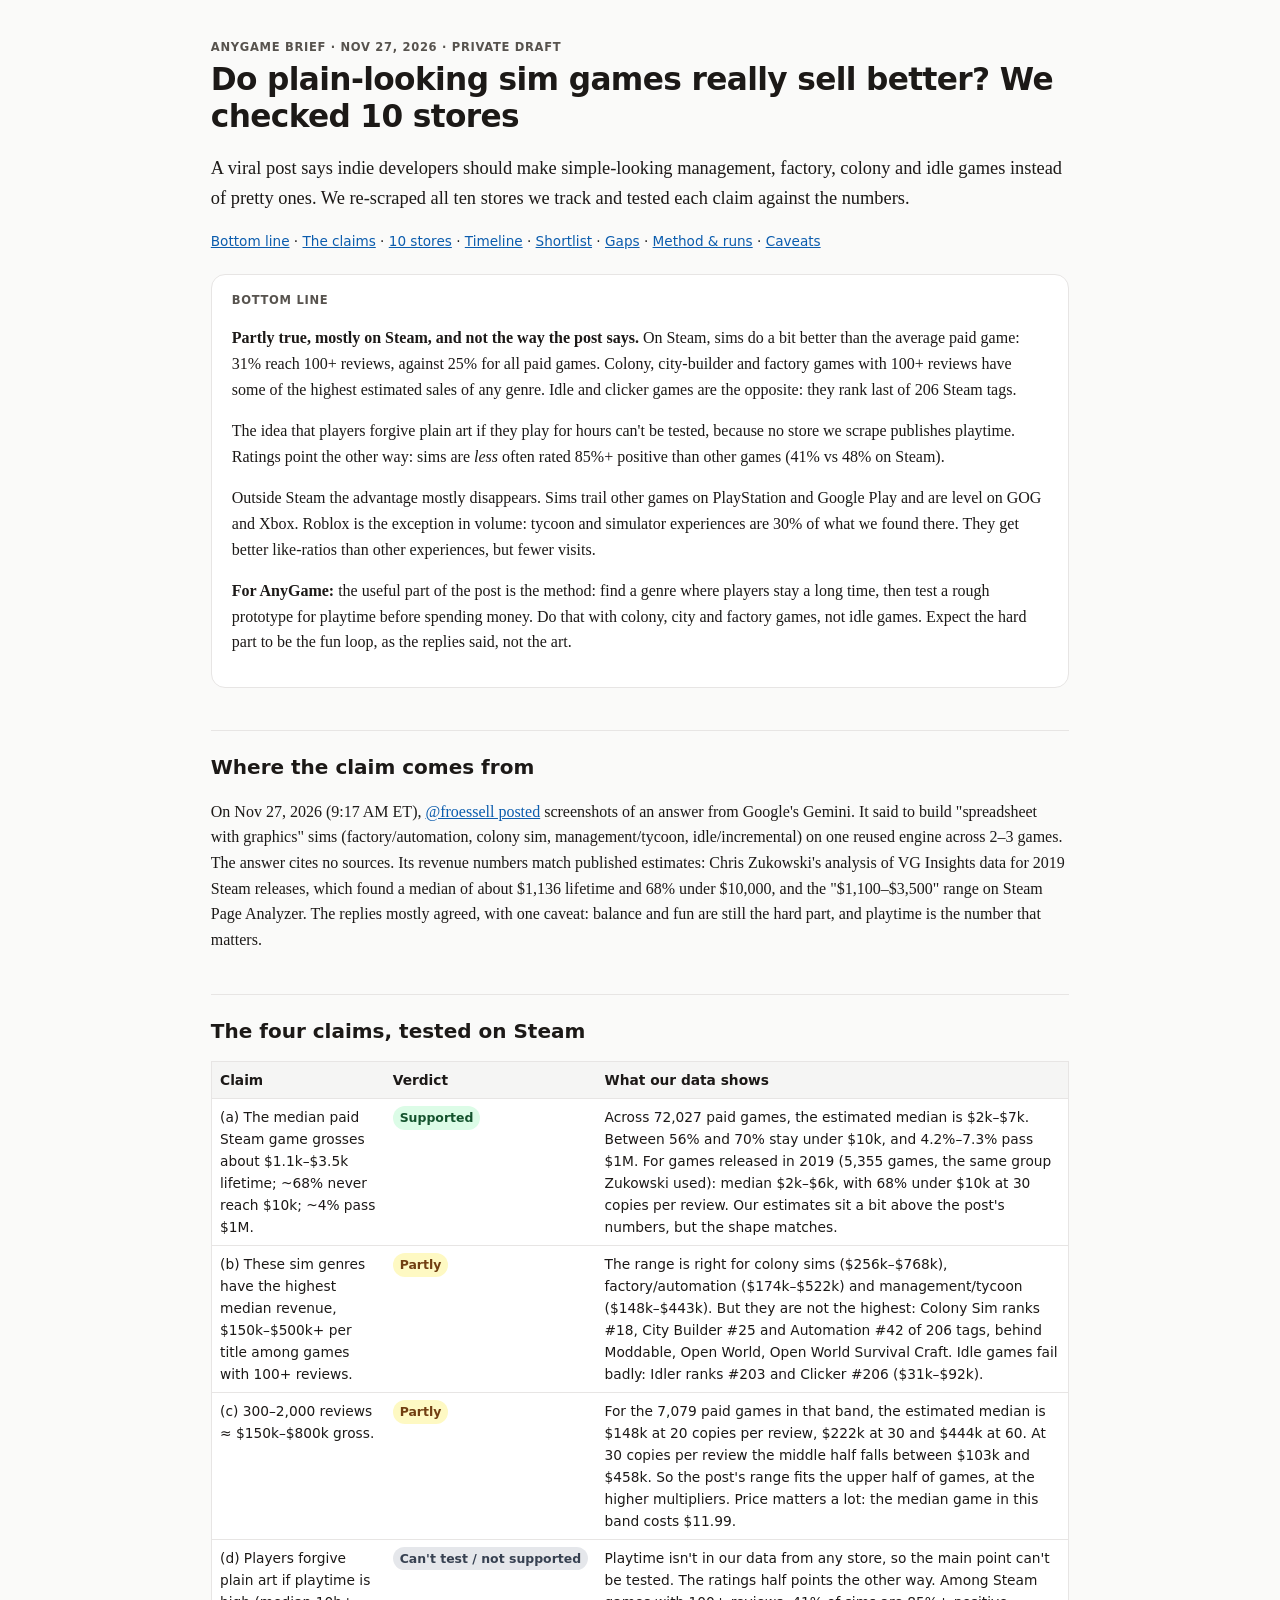
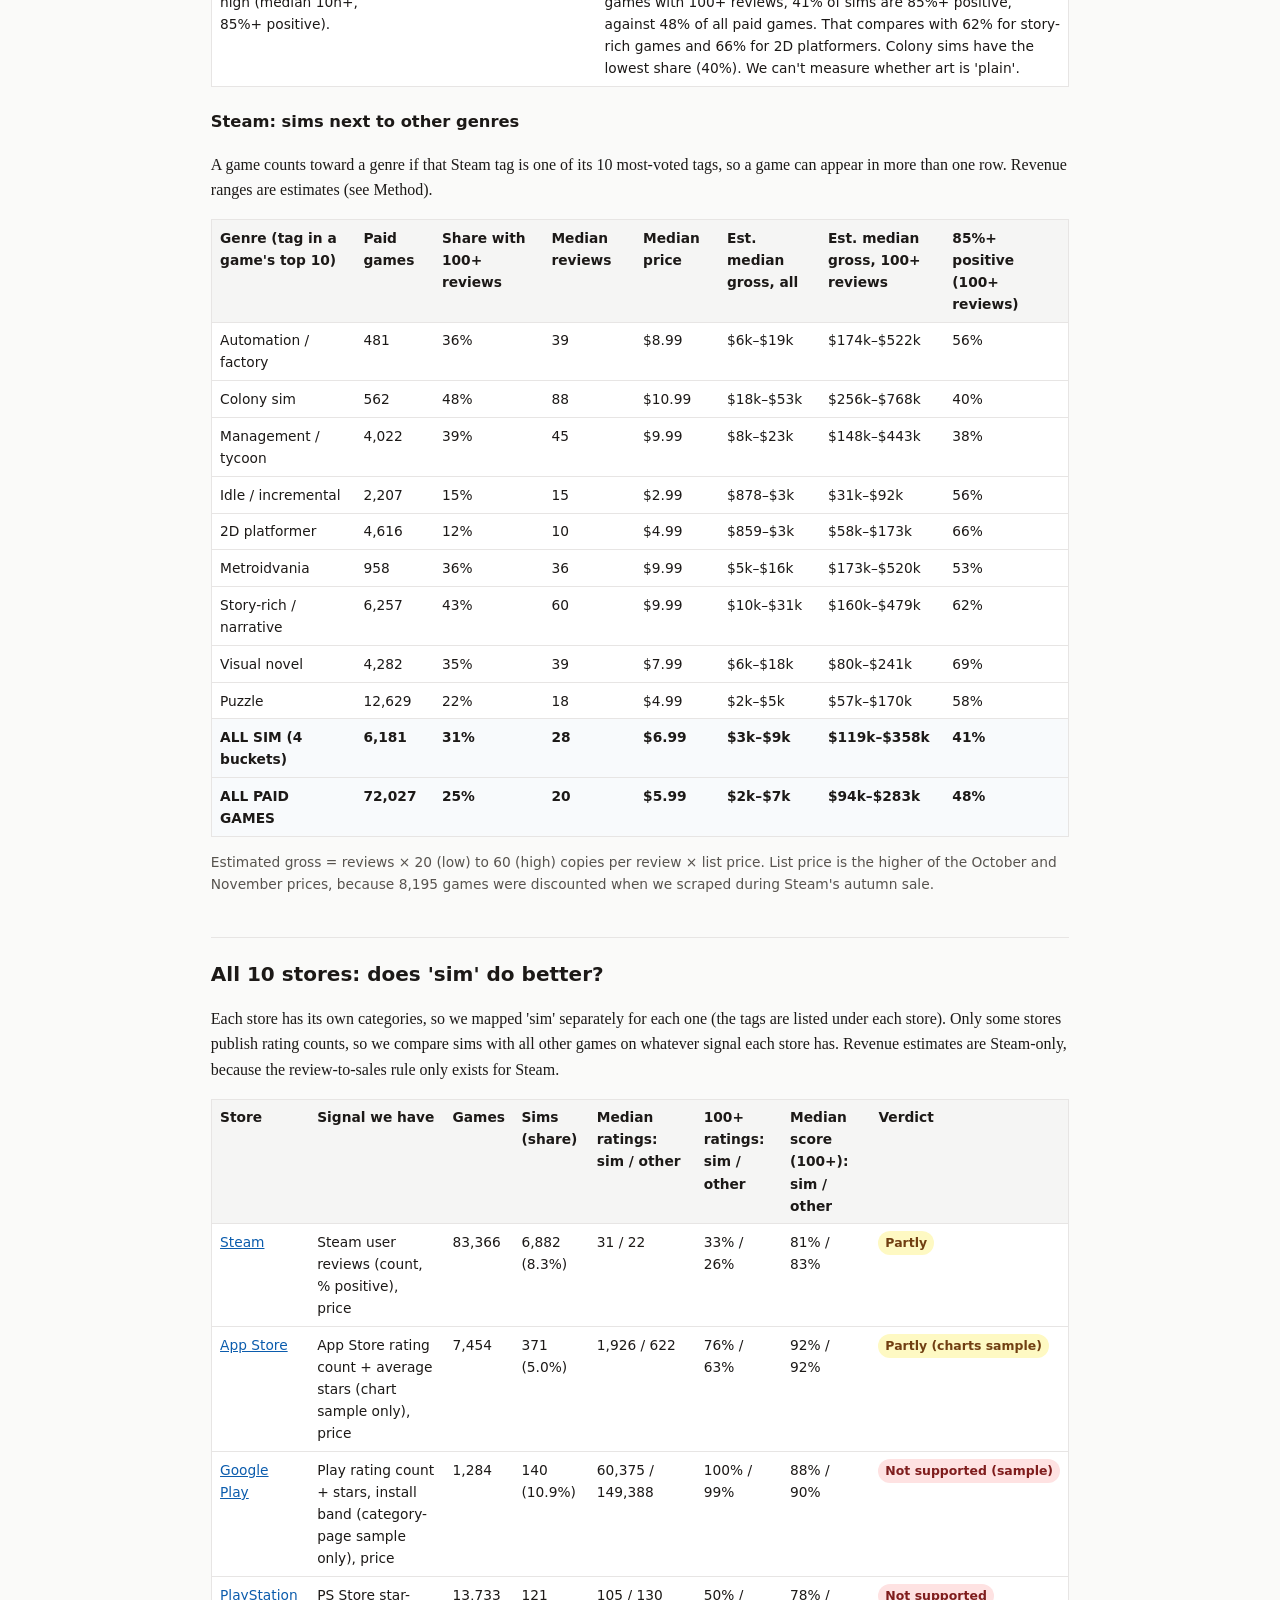
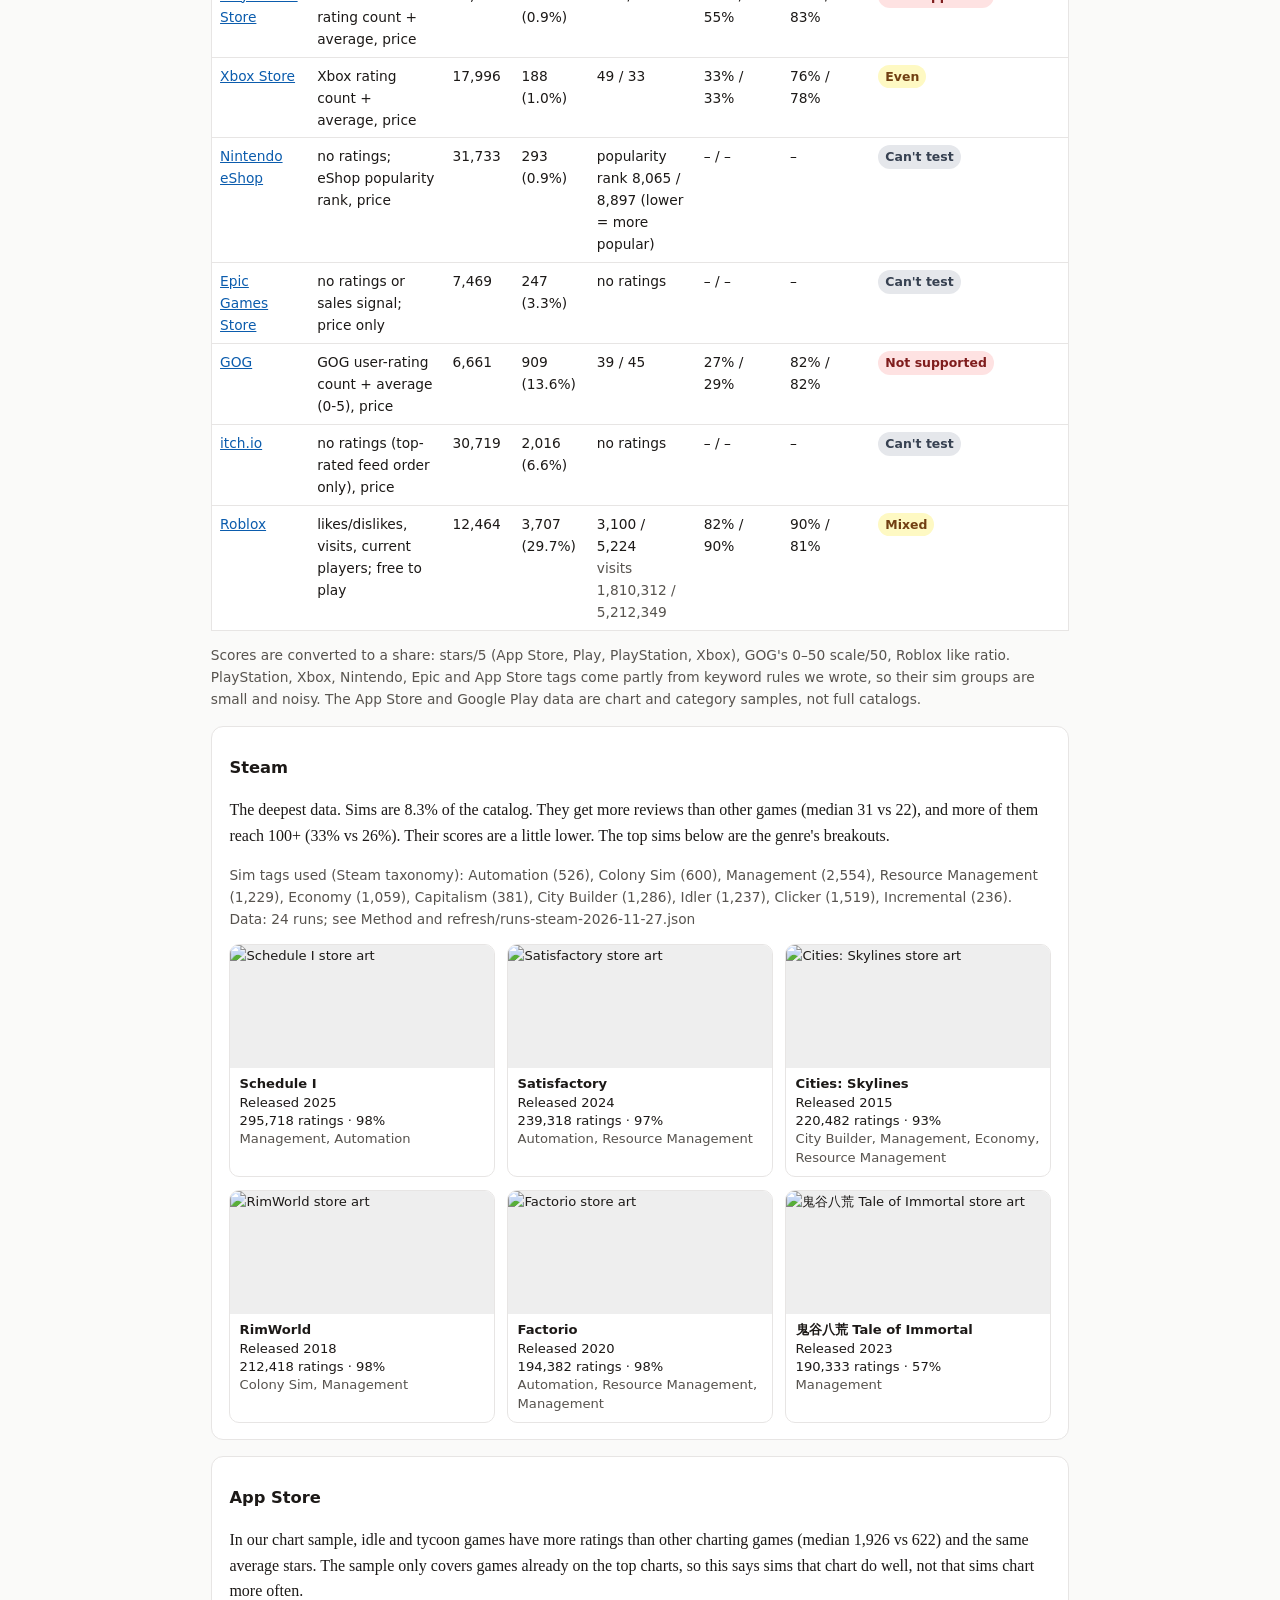
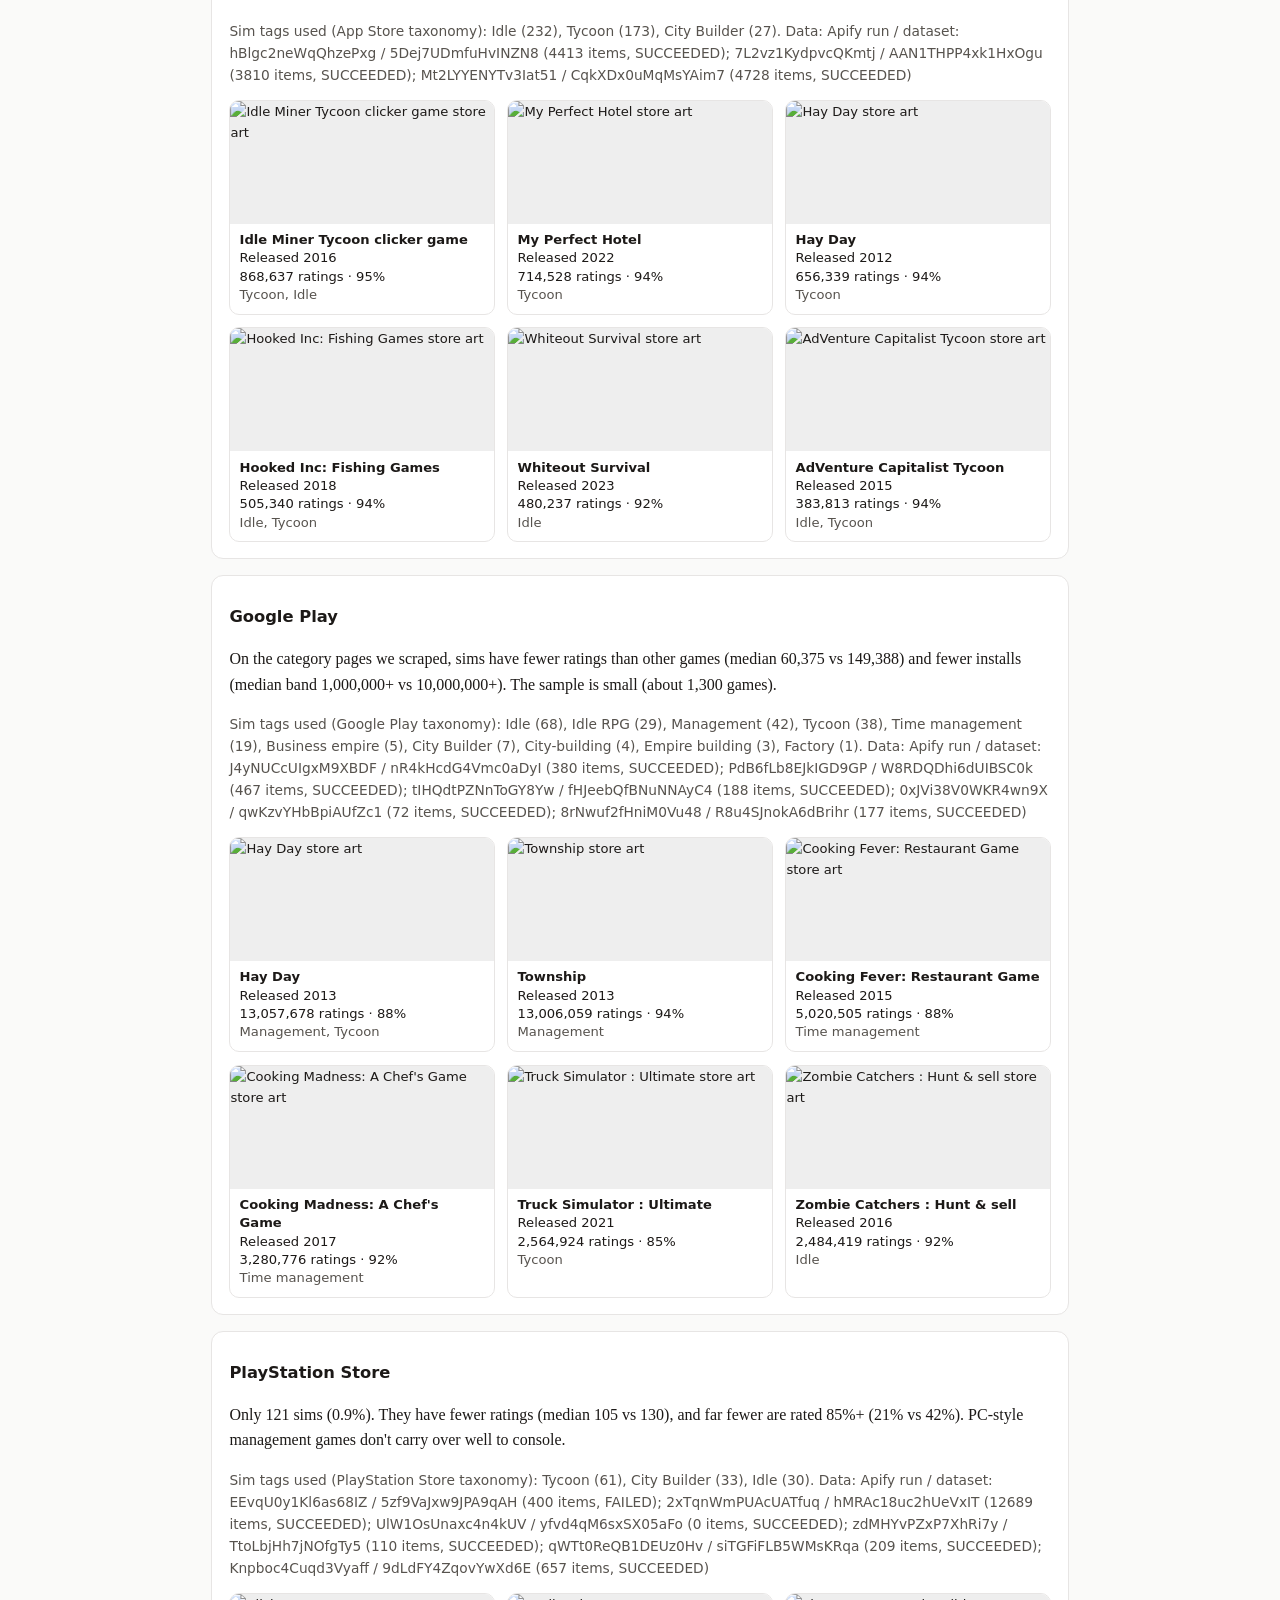
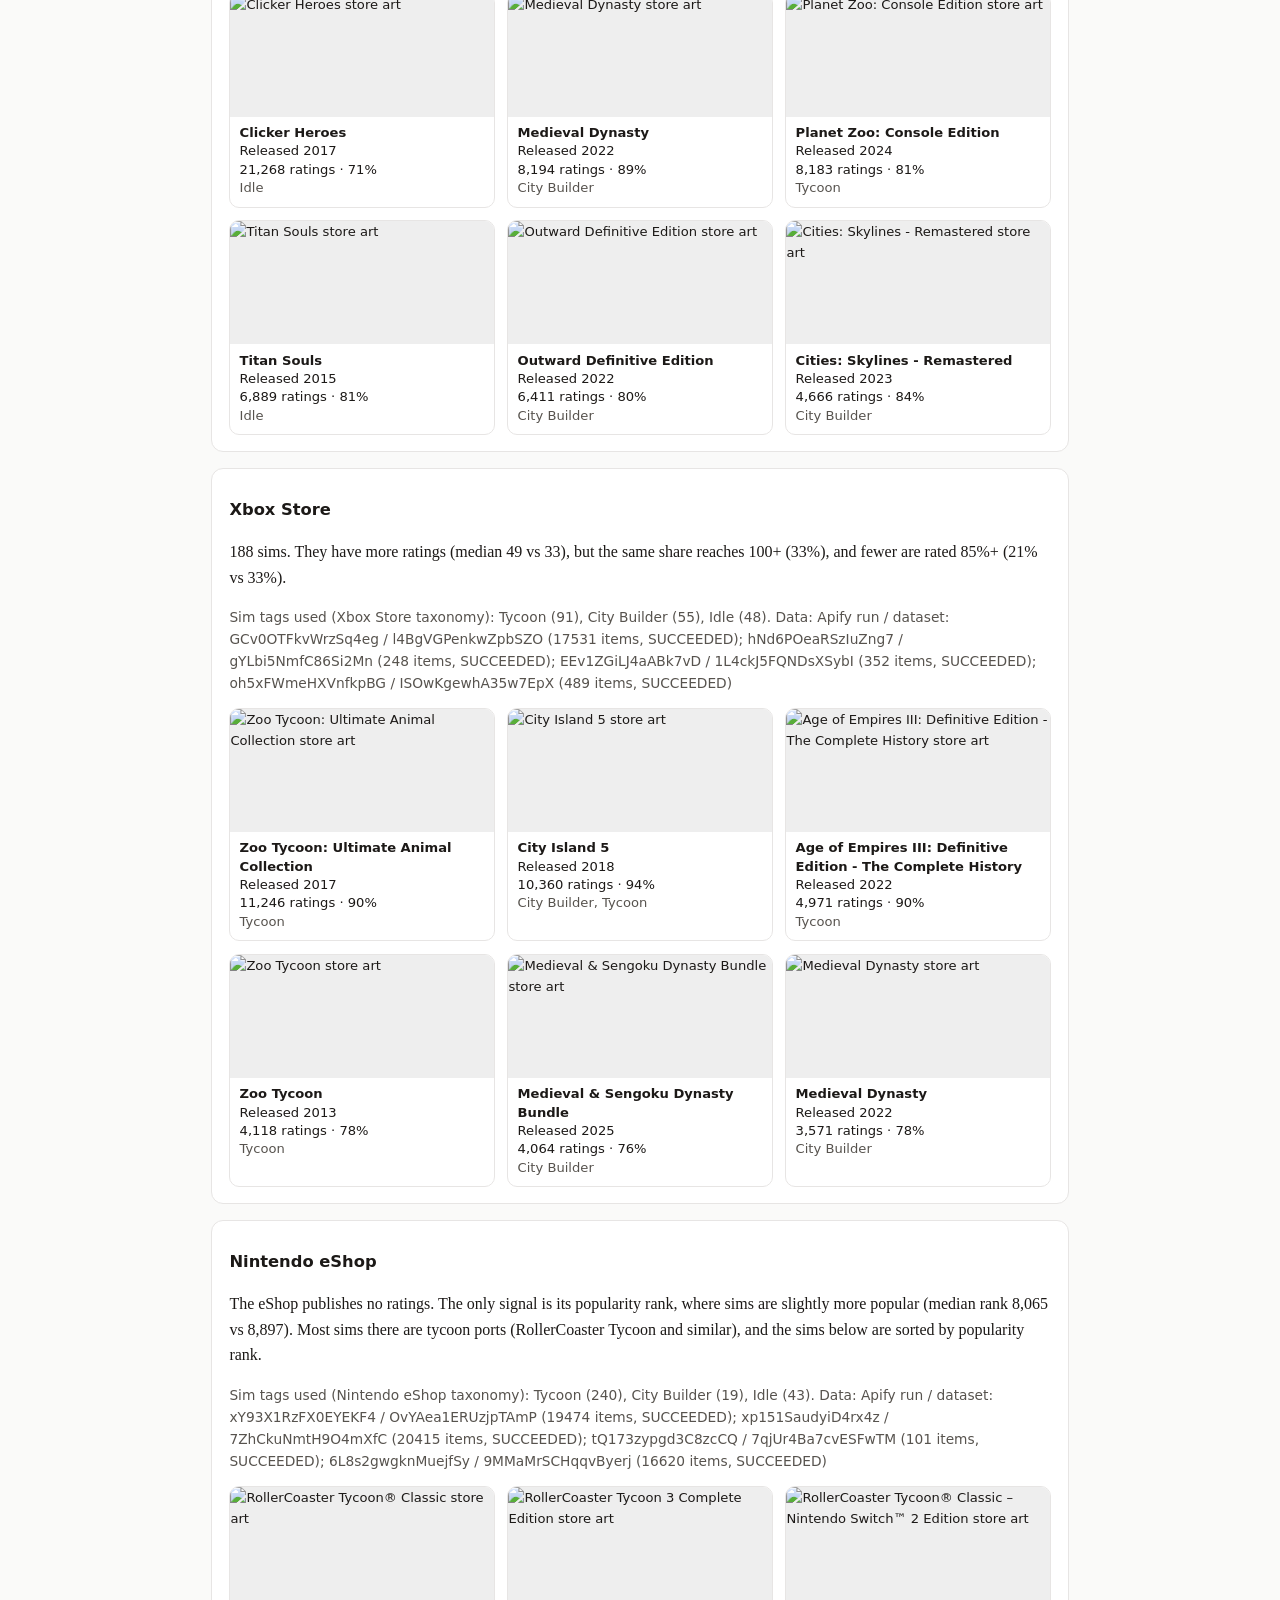
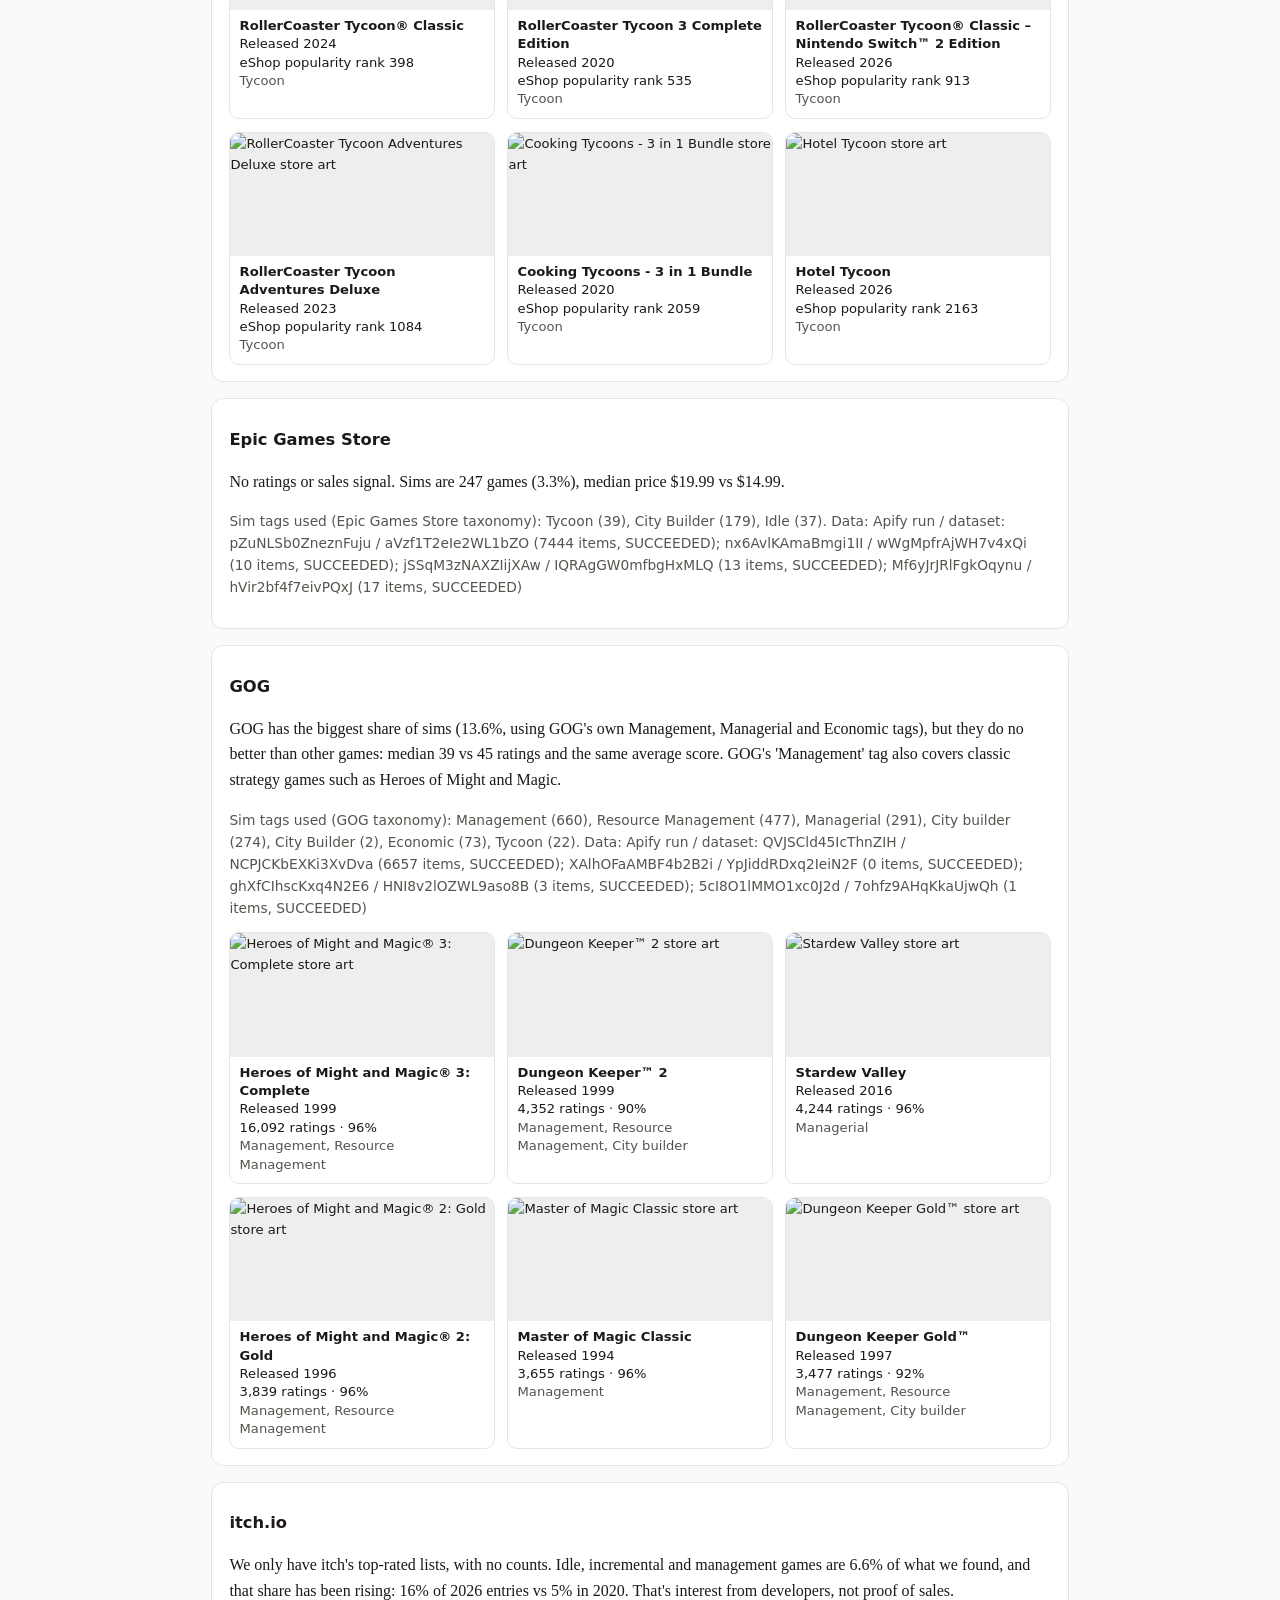
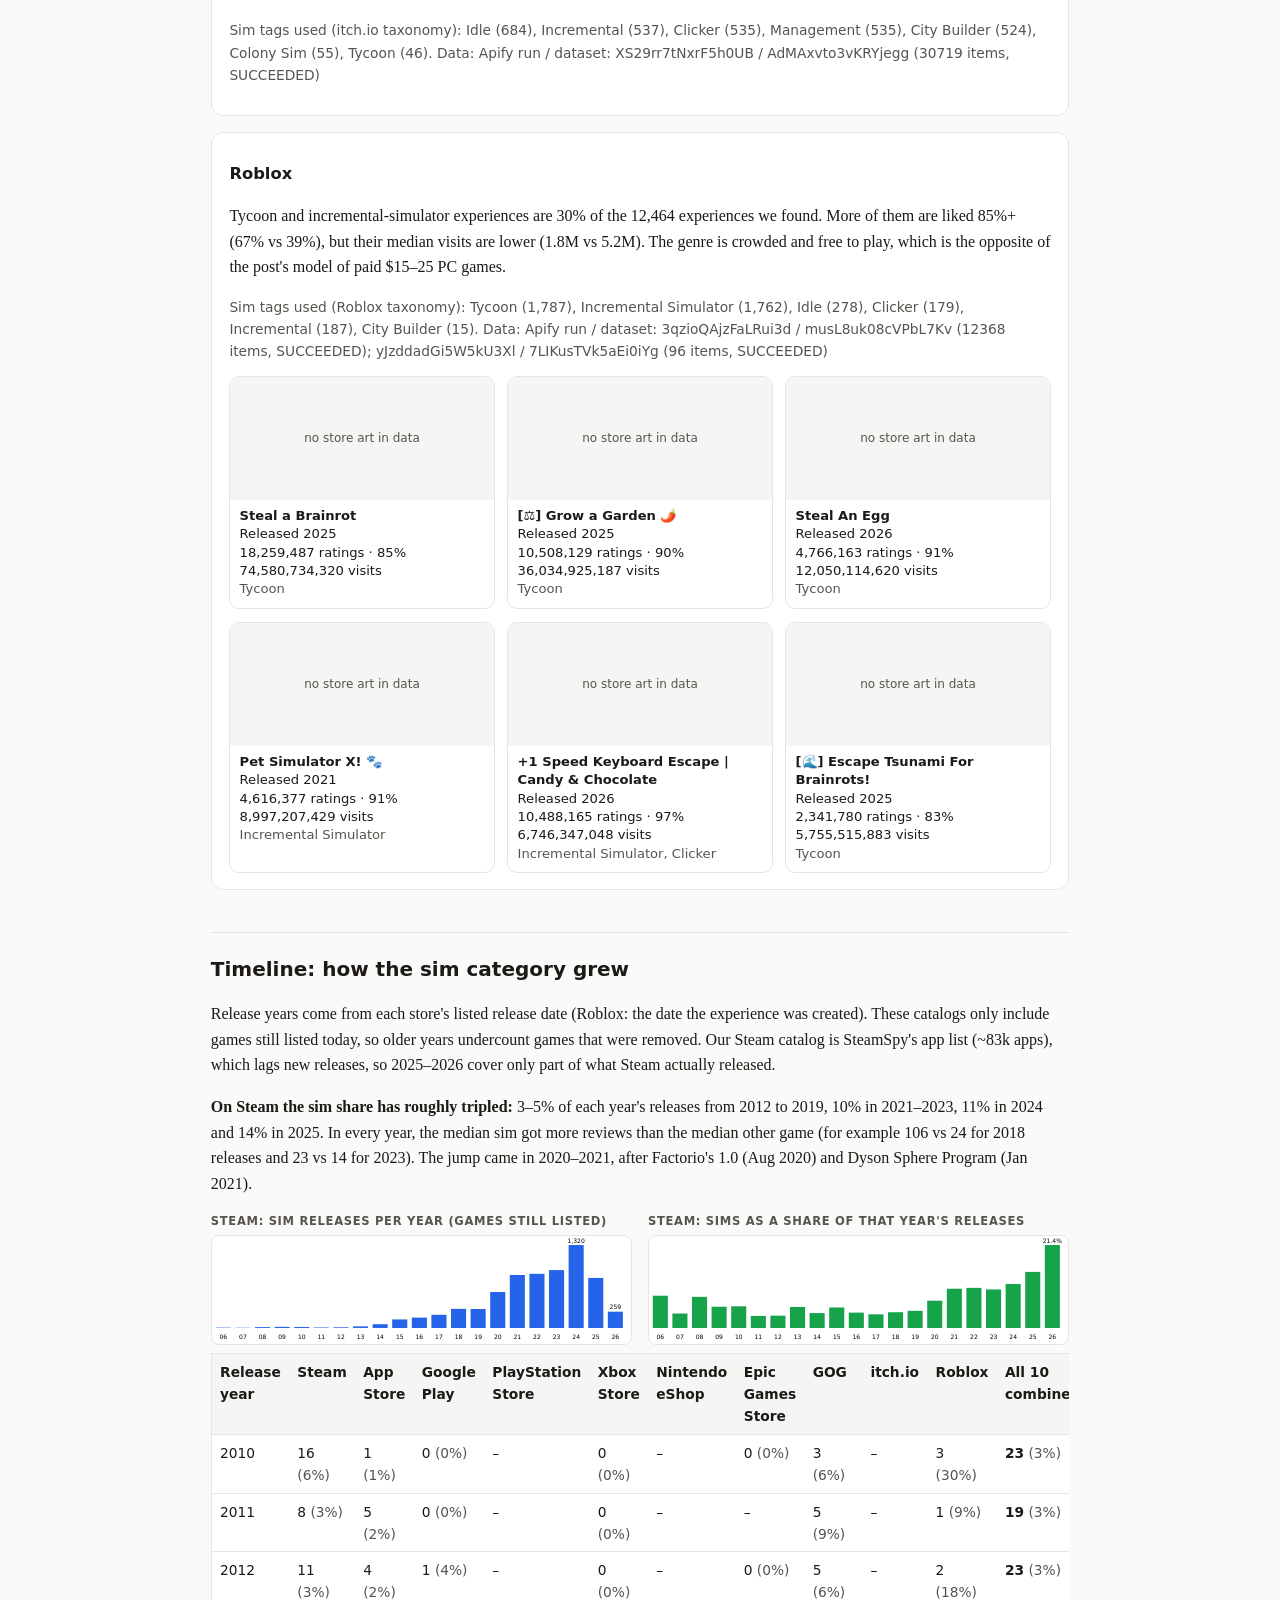
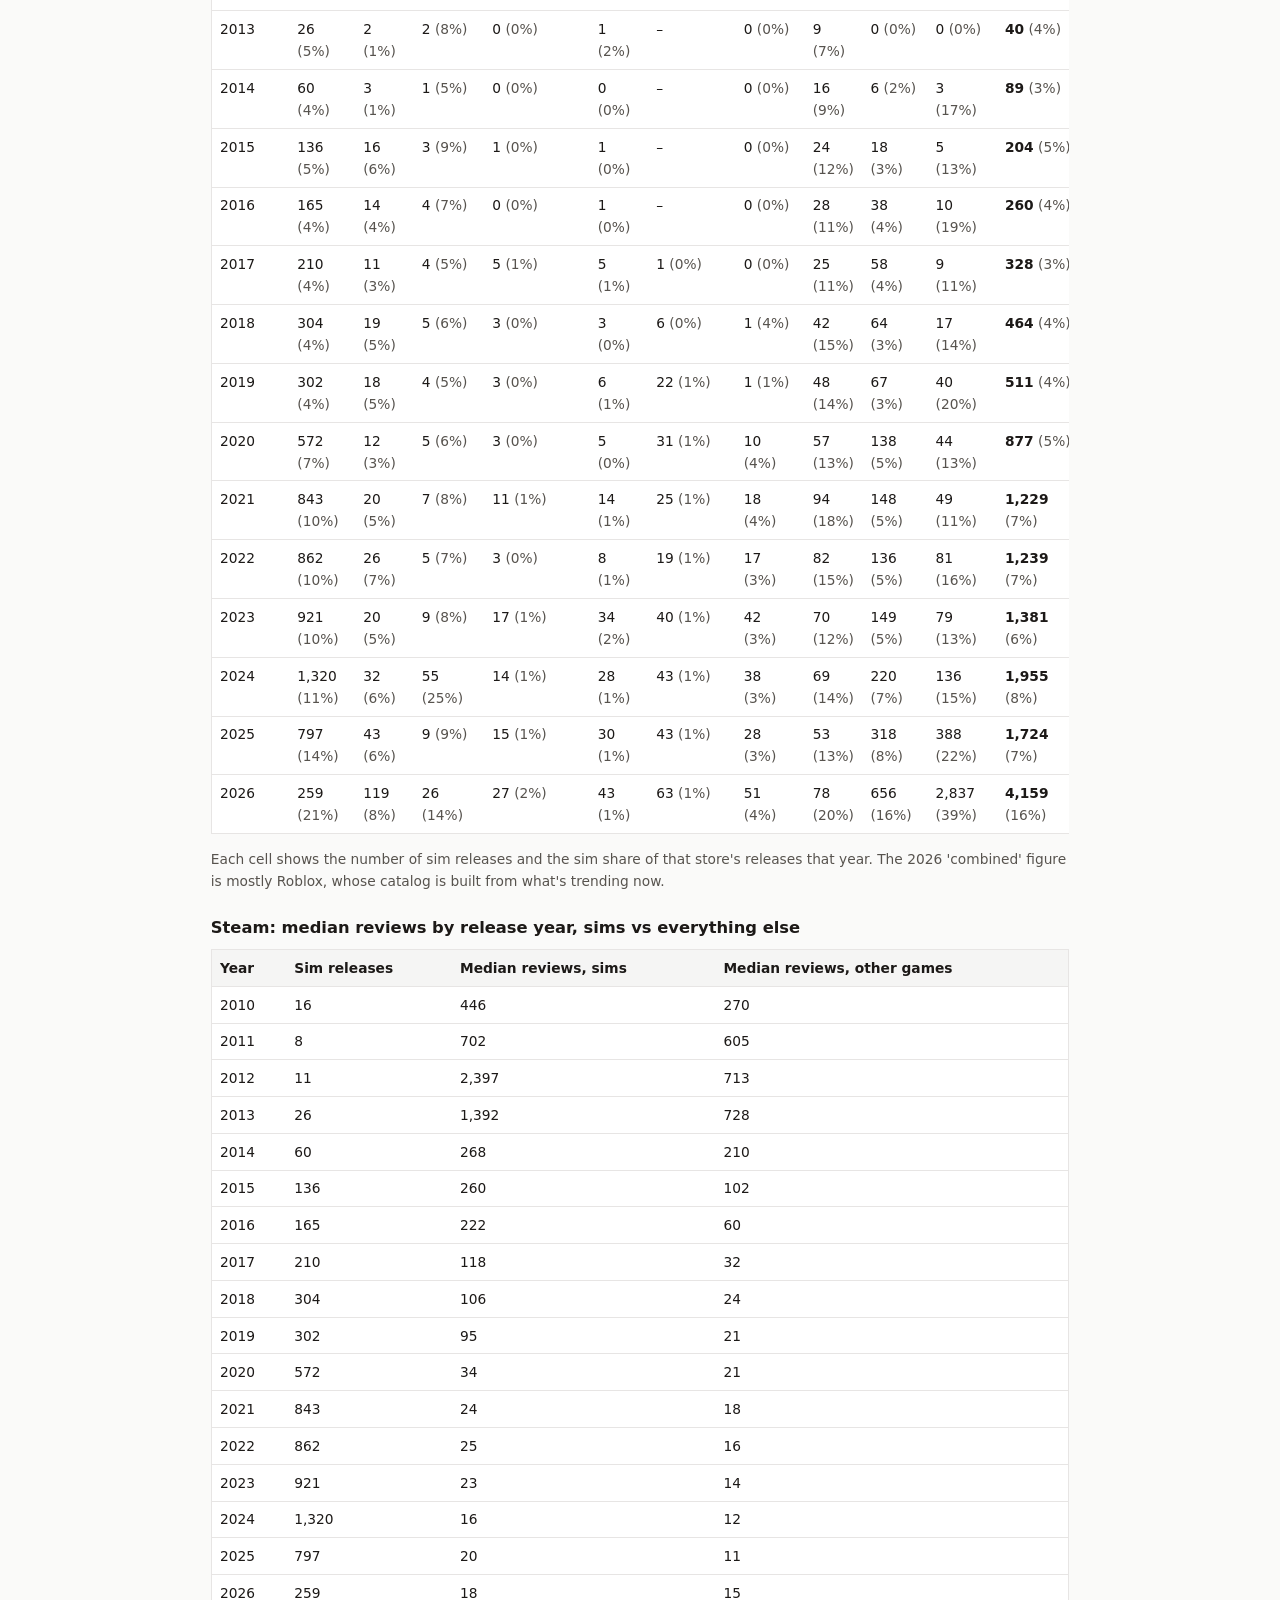
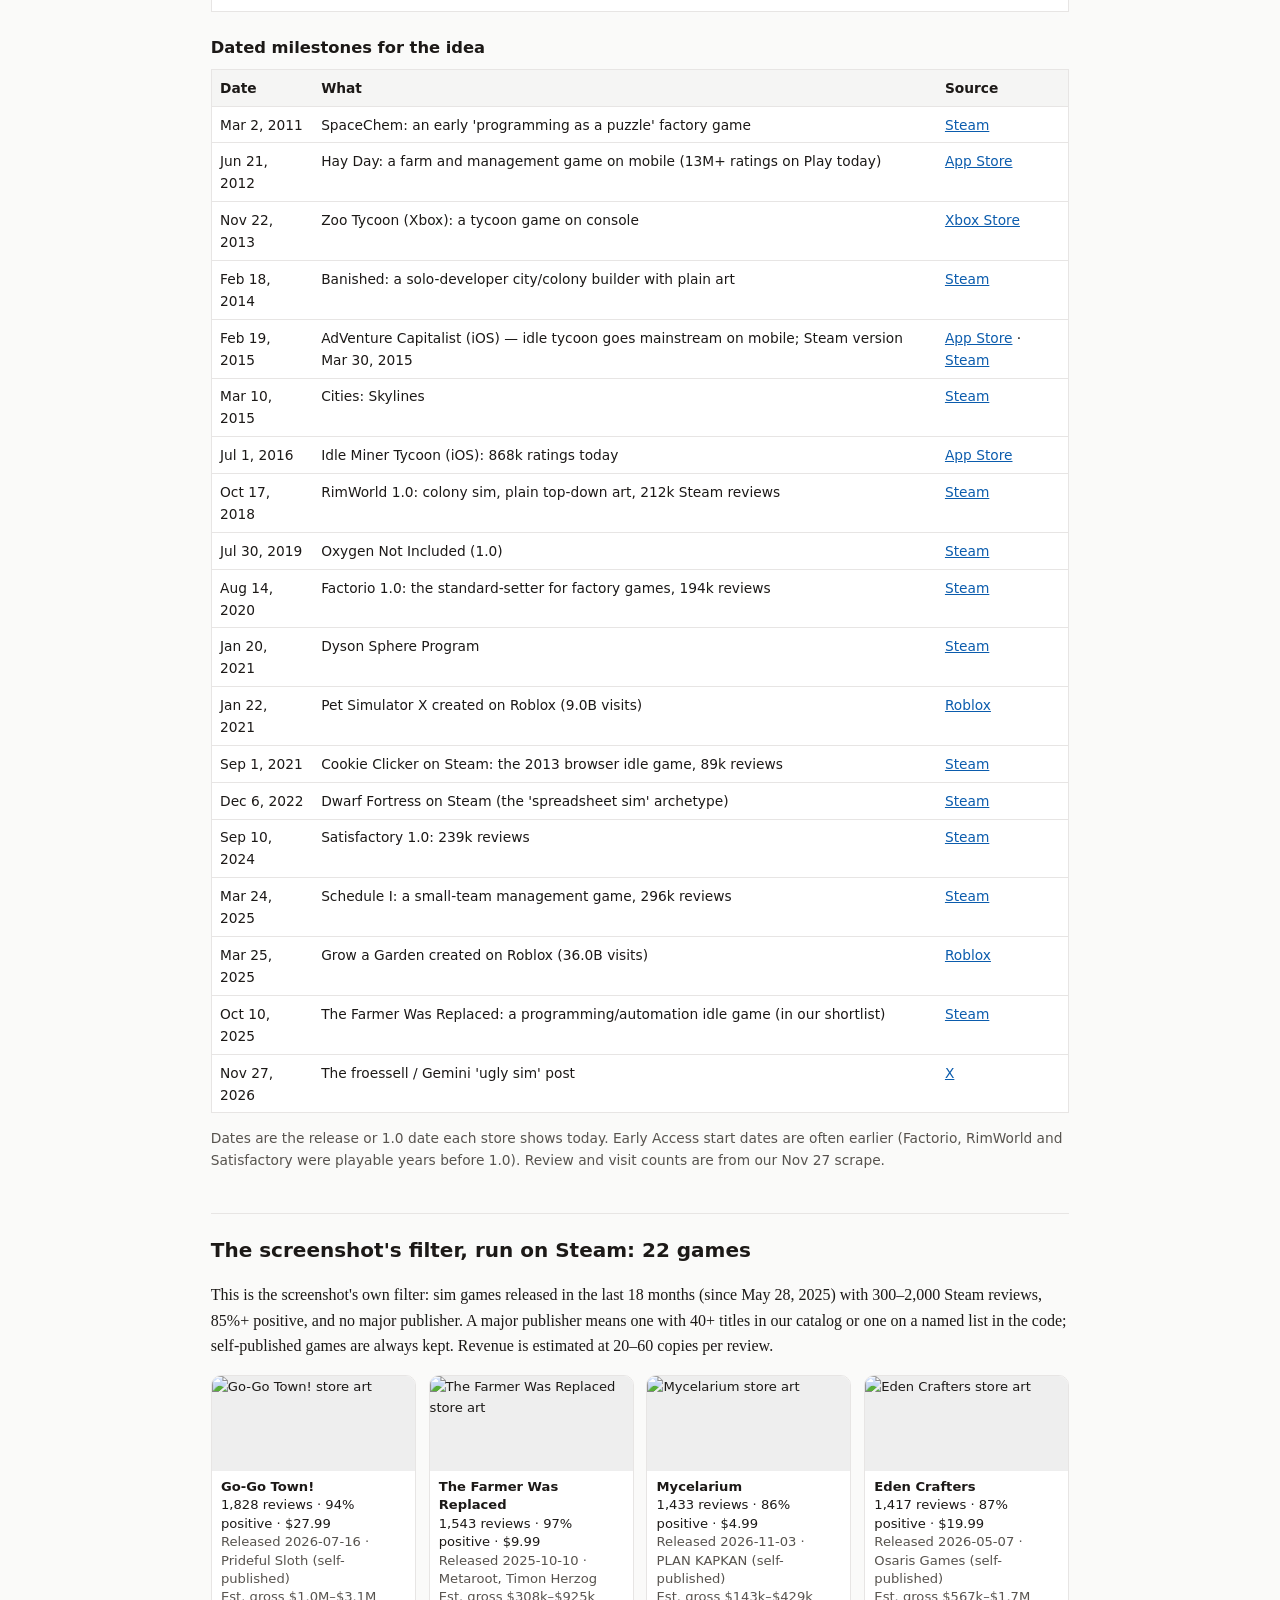
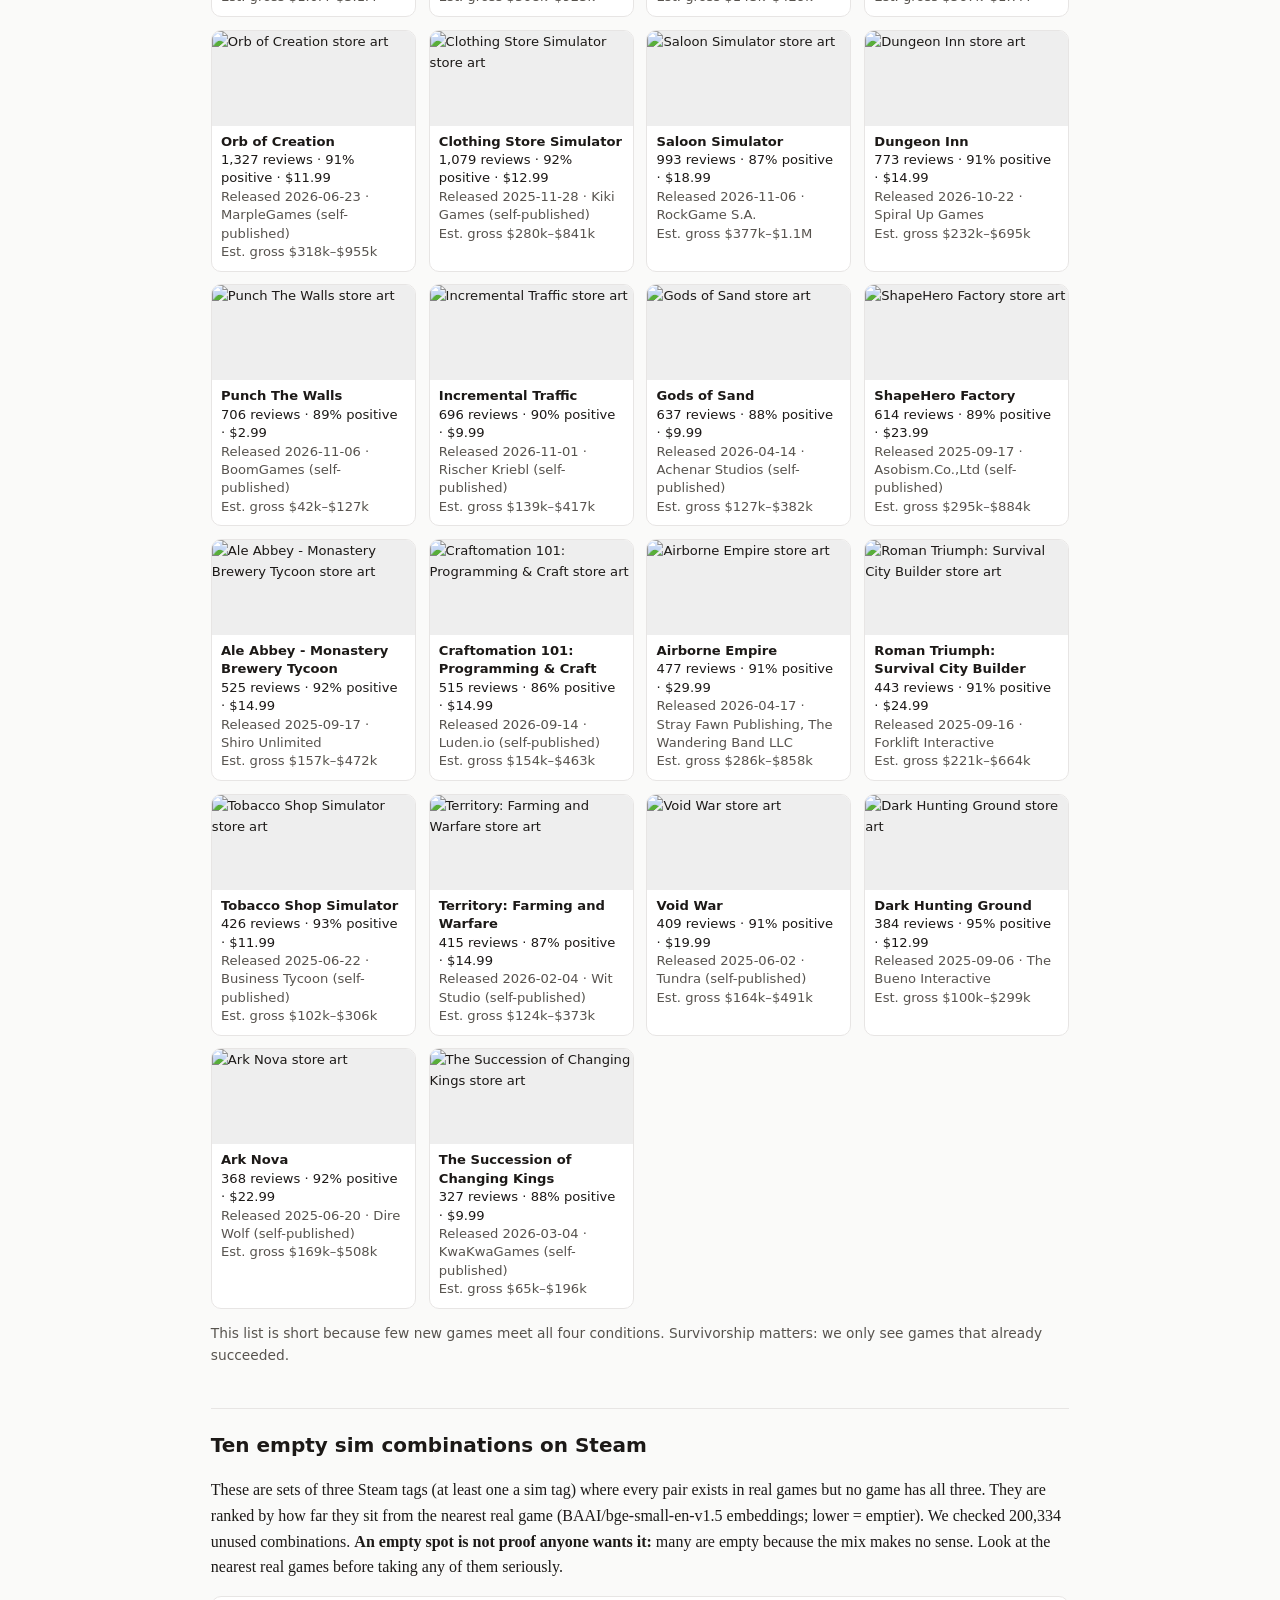
==== market-gaps/steam-sim-claim-2026-11-27/index.html @ f067ac70 "Sim-thesis check: 10-store re-scrape, Steam claim tests, cross-store comparison + timeline (2026-11-" ====
<!doctype html><html lang="en"><head><meta charset="utf-8"><meta name="viewport" content="width=device-width,initial-scale=1">
<meta name="robots" content="noindex,nofollow,noarchive"><title>Do plain-looking sim games really sell better? We checked 10 stores</title><style>:root{--ink:#1c1917;--muted:#57534e;--line:#e7e5e4;--bg:#fafaf9;--card:#fff;--link:#0b5cad;--soft:#f5f5f4}
*{box-sizing:border-box}body{font-family:Georgia,"Times New Roman",serif;background:var(--bg);color:var(--ink);margin:0;line-height:1.6}
.wrap{max-width:900px;margin:0 auto;padding:2.4em 1.3em 3.5em}
h1,h2,.kicker,table,.pill,.games,.gap,footer,.meta{font-family:system-ui,-apple-system,"Segoe UI",sans-serif}
.kicker{text-transform:uppercase;letter-spacing:.06em;font-size:.72rem;color:var(--muted);font-weight:650;margin:0 0 .35em}
h1{font-size:1.95rem;line-height:1.2;letter-spacing:-.02em;margin:.1em 0 .4em}.lede{font-size:1.15rem}
h2{font-size:1.25rem;margin:2.1em 0 .7em;padding-top:1em;border-top:1px solid var(--line)}
a{color:var(--link)}.muted,.meta{color:var(--muted)}.meta{font-size:.86rem}
.verdict{background:var(--card);border:1px solid var(--line);border-radius:14px;padding:1em 1.25em;margin:1.3em 0}
.scroll{overflow-x:auto}table{width:100%;border-collapse:collapse;font-size:.86rem;background:var(--card);border:1px solid var(--line)}
th,td{border-bottom:1px solid var(--line);padding:.5em .6em;text-align:left;vertical-align:top}th{background:var(--soft);font-weight:650}
tr.hl td{background:#f8fafc;font-weight:600}
.pill{display:inline-block;padding:.15em .55em;border-radius:99px;font-size:.78rem;font-weight:650;white-space:nowrap}
.yes{background:#dcfce7;color:#14532d}.part{background:#fef9c3;color:#713f12}.no{background:#fee2e2;color:#7f1d1d}.na{background:#e5e7eb;color:#374151}
.games{display:grid;grid-template-columns:repeat(auto-fill,minmax(200px,1fr));gap:.8em}
a.game{display:flex;flex-direction:column;background:var(--card);border:1px solid var(--line);border-radius:10px;overflow:hidden;text-decoration:none;color:inherit;font-size:.82rem}
a.game img{width:100%;aspect-ratio:460/215;object-fit:cover;display:block;background:#eee}.gn{padding:.55em .7em .7em;line-height:1.4}
.gap{display:flex;gap:.8em;background:var(--card);border:1px solid var(--line);border-radius:10px;padding:.75em 1em;margin:.6em 0;font-size:.9rem}
.rank{font-weight:750;font-size:1.2rem;color:var(--muted);min-width:1.3em}
footer{margin-top:3em;padding-top:1em;border-top:1px solid var(--line);font-size:.82rem;color:var(--muted)}
h3{font-family:system-ui,-apple-system,"Segoe UI",sans-serif;font-size:1.02rem;margin:1.4em 0 .5em}
.toc{font-family:system-ui,sans-serif;font-size:.85rem;margin:.6em 0 1em}
.store{background:var(--card);border:1px solid var(--line);border-radius:12px;padding:.3em 1.1em 1em;margin:1em 0}
.noimg{aspect-ratio:460/215;background:var(--soft);color:var(--muted);display:flex;align-items:center;justify-content:center;font-size:.75rem}
.two{display:grid;gap:1em}@media(min-width:700px){.two{grid-template-columns:1fr 1fr}}
.chart{width:100%;height:auto;font-family:system-ui,sans-serif;background:var(--card);border:1px solid var(--line);border-radius:8px}
</style></head><body><div class="wrap">
<p class="kicker">AnyGame brief · Nov 27, 2026 · private draft</p><h1>Do plain-looking sim games really sell better? We checked 10 stores</h1><p class="lede">A viral post says indie developers should make simple-looking management, factory, colony and idle games instead of pretty ones. We re-scraped all ten stores we track and tested each claim against the numbers.</p>
<nav class='toc'><a href='#bottom'>Bottom line</a> · <a href='#claims'>The claims</a> · <a href='#stores'>10 stores</a> · <a href='#timeline'>Timeline</a> · <a href='#shortlist'>Shortlist</a> · <a href='#gaps'>Gaps</a> · <a href='#method'>Method & runs</a> · <a href='#caveats'>Caveats</a></nav>
<div class="verdict" id="bottom"><p class="kicker">Bottom line</p><p><b>Partly true, mostly on Steam, and not the way the post says.</b> On Steam, sims do a bit better than the average paid game: 31% reach 100+ reviews, against 25% for all paid games. Colony, city-builder and factory games with 100+ reviews have some of the highest estimated sales of any genre. Idle and clicker games are the opposite: they rank last of 206 Steam tags.</p>
<p>The idea that players forgive plain art if they play for hours can't be tested, because no store we scrape publishes playtime. Ratings point the other way: sims are <i>less</i> often rated 85%+ positive than other games (41% vs 48% on Steam).</p>
<p>Outside Steam the advantage mostly disappears. Sims trail other games on PlayStation and Google Play and are level on GOG and Xbox. Roblox is the exception in volume: tycoon and simulator experiences are 30% of what we found there. They get better like-ratios than other experiences, but fewer visits.</p>
<p><b>For AnyGame:</b> the useful part of the post is the method: find a genre where players stay a long time, then test a rough prototype for playtime before spending money. Do that with colony, city and factory games, not idle games. Expect the hard part to be the fun loop, as the replies said, not the art.</p></div>
<h2>Where the claim comes from</h2><p>On Nov 27, 2026 (9:17 AM ET), <a href='https://x.com/froessell/status/2126319483279093926' target='_blank' rel='noopener'>@froessell posted</a> screenshots of an answer from Google's Gemini. It said to build "spreadsheet with graphics" sims (factory/automation, colony sim, management/tycoon, idle/incremental) on one reused engine across 2–3 games. The answer cites no sources. Its revenue numbers match published estimates: Chris Zukowski's analysis of VG Insights data for 2019 Steam releases, which found a median of about $1,136 lifetime and 68% under $10,000, and the "$1,100–$3,500" range on Steam Page Analyzer. The replies mostly agreed, with one caveat: balance and fun are still the hard part, and playtime is the number that matters.</p>
<h2 id='claims'>The four claims, tested on Steam</h2><table><tr><th>Claim</th><th>Verdict</th><th>What our data shows</th></tr>
<tr><td>(a) The median paid Steam game grosses about $1.1k–$3.5k lifetime; ~68% never reach $10k; ~4% pass $1M.</td><td><span class='pill yes'>Supported</span></td><td>Across 72,027 paid games, the estimated median is $2k–$7k. Between 56% and 70% stay under $10k, and 4.2%–7.3% pass $1M. For games released in 2019 (5,355 games, the same group Zukowski used): median $2k–$6k, with 68% under $10k at 30 copies per review. Our estimates sit a bit above the post's numbers, but the shape matches.</td></tr>
<tr><td>(b) These sim genres have the highest median revenue, $150k–$500k+ per title among games with 100+ reviews.</td><td><span class='pill part'>Partly</span></td><td>The range is right for colony sims ($256k–$768k), factory/automation ($174k–$522k) and management/tycoon ($148k–$443k). But they are not the highest: Colony Sim ranks #18, City Builder #25 and Automation #42 of 206 tags, behind Moddable, Open World, Open World Survival Craft. Idle games fail badly: Idler ranks #203 and Clicker #206 ($31k–$92k).</td></tr>
<tr><td>(c) 300–2,000 reviews ≈ $150k–$800k gross.</td><td><span class='pill part'>Partly</span></td><td>For the 7,079 paid games in that band, the estimated median is $148k at 20 copies per review, $222k at 30 and $444k at 60. At 30 copies per review the middle half falls between $103k and $458k. So the post's range fits the upper half of games, at the higher multipliers. Price matters a lot: the median game in this band costs $11.99.</td></tr>
<tr><td>(d) Players forgive plain art if playtime is high (median 10h+, 85%+ positive).</td><td><span class='pill na'>Can&#x27;t test / not supported</span></td><td>Playtime isn't in our data from any store, so the main point can't be tested. The ratings half points the other way. Among Steam games with 100+ reviews, 41% of sims are 85%+ positive, against 48% of all paid games. That compares with 62% for story-rich games and 66% for 2D platformers. Colony sims have the lowest share (40%). We can't measure whether art is 'plain'.</td></tr>
</table>
<h3>Steam: sims next to other genres</h3><p>A game counts toward a genre if that Steam tag is one of its 10 most-voted tags, so a game can appear in more than one row. Revenue ranges are estimates (see Method).</p><div class='scroll'><table><tr><th>Genre (tag in a game's top 10)</th><th>Paid games</th><th>Share with 100+ reviews</th><th>Median reviews</th><th>Median price</th><th>Est. median gross, all</th><th>Est. median gross, 100+ reviews</th><th>85%+ positive (100+ reviews)</th></tr>
<tr><td>Automation / factory</td><td>481</td><td>36%</td><td>39</td><td>$8.99</td><td>$6k–$19k</td><td>$174k–$522k</td><td>56%</td></tr>
<tr><td>Colony sim</td><td>562</td><td>48%</td><td>88</td><td>$10.99</td><td>$18k–$53k</td><td>$256k–$768k</td><td>40%</td></tr>
<tr><td>Management / tycoon</td><td>4,022</td><td>39%</td><td>45</td><td>$9.99</td><td>$8k–$23k</td><td>$148k–$443k</td><td>38%</td></tr>
<tr><td>Idle / incremental</td><td>2,207</td><td>15%</td><td>15</td><td>$2.99</td><td>$878–$3k</td><td>$31k–$92k</td><td>56%</td></tr>
<tr><td>2D platformer</td><td>4,616</td><td>12%</td><td>10</td><td>$4.99</td><td>$859–$3k</td><td>$58k–$173k</td><td>66%</td></tr>
<tr><td>Metroidvania</td><td>958</td><td>36%</td><td>36</td><td>$9.99</td><td>$5k–$16k</td><td>$173k–$520k</td><td>53%</td></tr>
<tr><td>Story-rich / narrative</td><td>6,257</td><td>43%</td><td>60</td><td>$9.99</td><td>$10k–$31k</td><td>$160k–$479k</td><td>62%</td></tr>
<tr><td>Visual novel</td><td>4,282</td><td>35%</td><td>39</td><td>$7.99</td><td>$6k–$18k</td><td>$80k–$241k</td><td>69%</td></tr>
<tr><td>Puzzle</td><td>12,629</td><td>22%</td><td>18</td><td>$4.99</td><td>$2k–$5k</td><td>$57k–$170k</td><td>58%</td></tr>
<tr class=hl><td>ALL SIM (4 buckets)</td><td>6,181</td><td>31%</td><td>28</td><td>$6.99</td><td>$3k–$9k</td><td>$119k–$358k</td><td>41%</td></tr>
<tr class=hl><td>ALL PAID GAMES</td><td>72,027</td><td>25%</td><td>20</td><td>$5.99</td><td>$2k–$7k</td><td>$94k–$283k</td><td>48%</td></tr>
</table></div><p class='meta'>Estimated gross = reviews × 20 (low) to 60 (high) copies per review × list price. List price is the higher of the October and November prices, because 8,195 games were discounted when we scraped during Steam's autumn sale.</p>
<h2 id='stores'>All 10 stores: does 'sim' do better?</h2><p>Each store has its own categories, so we mapped 'sim' separately for each one (the tags are listed under each store). Only some stores publish rating counts, so we compare sims with all other games on whatever signal each store has. Revenue estimates are Steam-only, because the review-to-sales rule only exists for Steam.</p><div class='scroll'><table><tr><th>Store</th><th>Signal we have</th><th>Games</th><th>Sims (share)</th><th>Median ratings: sim / other</th><th>100+ ratings: sim / other</th><th>Median score (100+): sim / other</th><th>Verdict</th></tr>
<tr><td><a href='#store-steam'>Steam</a></td><td>Steam user reviews (count, % positive), price</td><td>83,366</td><td>6,882 (8.3%)</td><td>31 / 22</td><td>33% / 26%</td><td>81% / 83%</td><td><span class='pill part'>Partly</span></td></tr>
<tr><td><a href='#store-app-store'>App Store</a></td><td>App Store rating count + average stars (chart sample only), price</td><td>7,454</td><td>371 (5.0%)</td><td>1,926 / 622</td><td>76% / 63%</td><td>92% / 92%</td><td><span class='pill part'>Partly (charts sample)</span></td></tr>
<tr><td><a href='#store-google-play'>Google Play</a></td><td>Play rating count + stars, install band (category-page sample only), price</td><td>1,284</td><td>140 (10.9%)</td><td>60,375 / 149,388</td><td>100% / 99%</td><td>88% / 90%</td><td><span class='pill no'>Not supported (sample)</span></td></tr>
<tr><td><a href='#store-playstation'>PlayStation Store</a></td><td>PS Store star-rating count + average, price</td><td>13,733</td><td>121 (0.9%)</td><td>105 / 130</td><td>50% / 55%</td><td>78% / 83%</td><td><span class='pill no'>Not supported</span></td></tr>
<tr><td><a href='#store-xbox'>Xbox Store</a></td><td>Xbox rating count + average, price</td><td>17,996</td><td>188 (1.0%)</td><td>49 / 33</td><td>33% / 33%</td><td>76% / 78%</td><td><span class='pill part'>Even</span></td></tr>
<tr><td><a href='#store-nintendo'>Nintendo eShop</a></td><td>no ratings; eShop popularity rank, price</td><td>31,733</td><td>293 (0.9%)</td><td>popularity rank 8,065 / 8,897 (lower = more popular)</td><td>– / –</td><td>–</td><td><span class='pill na'>Can&#x27;t test</span></td></tr>
<tr><td><a href='#store-epic'>Epic Games Store</a></td><td>no ratings or sales signal; price only</td><td>7,469</td><td>247 (3.3%)</td><td>no ratings</td><td>– / –</td><td>–</td><td><span class='pill na'>Can&#x27;t test</span></td></tr>
<tr><td><a href='#store-gog'>GOG</a></td><td>GOG user-rating count + average (0-5), price</td><td>6,661</td><td>909 (13.6%)</td><td>39 / 45</td><td>27% / 29%</td><td>82% / 82%</td><td><span class='pill no'>Not supported</span></td></tr>
<tr><td><a href='#store-itch'>itch.io</a></td><td>no ratings (top-rated feed order only), price</td><td>30,719</td><td>2,016 (6.6%)</td><td>no ratings</td><td>– / –</td><td>–</td><td><span class='pill na'>Can&#x27;t test</span></td></tr>
<tr><td><a href='#store-roblox'>Roblox</a></td><td>likes/dislikes, visits, current players; free to play</td><td>12,464</td><td>3,707 (29.7%)</td><td>3,100 / 5,224<br><span class='muted'>visits 1,810,312 / 5,212,349</span></td><td>82% / 90%</td><td>90% / 81%</td><td><span class='pill part'>Mixed</span></td></tr>
</table></div><p class='meta'>Scores are converted to a share: stars/5 (App Store, Play, PlayStation, Xbox), GOG's 0–50 scale/50, Roblox like ratio. PlayStation, Xbox, Nintendo, Epic and App Store tags come partly from keyword rules we wrote, so their sim groups are small and noisy. The App Store and Google Play data are chart and category samples, not full catalogs.</p>
<div class='store' id='store-steam'><h3>Steam</h3><p>The deepest data. Sims are 8.3% of the catalog. They get more reviews than other games (median 31 vs 22), and more of them reach 100+ (33% vs 26%). Their scores are a little lower. The top sims below are the genre's breakouts.</p><p class='meta'>Sim tags used (Steam taxonomy): Automation (526), Colony Sim (600), Management (2,554), Resource Management (1,229), Economy (1,059), Capitalism (381), City Builder (1,286), Idler (1,237), Clicker (1,519), Incremental (236). Data: 24 runs; see Method and refresh/runs-steam-2026-11-27.json</p>
<div class='games'>
<a class='game' href='https://store.steampowered.com/app/3164500/' target='_blank' rel='noopener'><img src='img/4d76302629fb2b8f.jpg' alt='Schedule I store art' loading='lazy'><div class='gn'><b>Schedule I</b><br>Released 2025<br>295,718 ratings · 98%<br><span class='muted'>Management, Automation</span></div></a>
<a class='game' href='https://store.steampowered.com/app/526870/' target='_blank' rel='noopener'><img src='img/75571394b353ddd1.jpg' alt='Satisfactory store art' loading='lazy'><div class='gn'><b>Satisfactory</b><br>Released 2024<br>239,318 ratings · 97%<br><span class='muted'>Automation, Resource Management</span></div></a>
<a class='game' href='https://store.steampowered.com/app/255710/' target='_blank' rel='noopener'><img src='img/d6beaa2a9ca34b9b.jpg' alt='Cities: Skylines store art' loading='lazy'><div class='gn'><b>Cities: Skylines</b><br>Released 2015<br>220,482 ratings · 93%<br><span class='muted'>City Builder, Management, Economy, Resource Management</span></div></a>
<a class='game' href='https://store.steampowered.com/app/294100/' target='_blank' rel='noopener'><img src='img/f5cdd835509b5977.jpg' alt='RimWorld store art' loading='lazy'><div class='gn'><b>RimWorld</b><br>Released 2018<br>212,418 ratings · 98%<br><span class='muted'>Colony Sim, Management</span></div></a>
<a class='game' href='https://store.steampowered.com/app/427520/' target='_blank' rel='noopener'><img src='img/729a0d0041f8feed.jpg' alt='Factorio store art' loading='lazy'><div class='gn'><b>Factorio</b><br>Released 2020<br>194,382 ratings · 98%<br><span class='muted'>Automation, Resource Management, Management</span></div></a>
<a class='game' href='https://store.steampowered.com/app/1468810/' target='_blank' rel='noopener'><img src='img/4e15cee7290ee05b.jpg' alt='鬼谷八荒 Tale of Immortal store art' loading='lazy'><div class='gn'><b>鬼谷八荒 Tale of Immortal</b><br>Released 2023<br>190,333 ratings · 57%<br><span class='muted'>Management</span></div></a>
</div>
</div>
<div class='store' id='store-app-store'><h3>App Store</h3><p>In our chart sample, idle and tycoon games have more ratings than other charting games (median 1,926 vs 622) and the same average stars. The sample only covers games already on the top charts, so this says sims that chart do well, not that sims chart more often.</p><p class='meta'>Sim tags used (App Store taxonomy): Idle (232), Tycoon (173), City Builder (27). Data: Apify run / dataset: hBlgc2neWqQhzePxg / 5Dej7UDmfuHvINZN8 (4413 items, SUCCEEDED); 7L2vz1KydpvcQKmtj / AAN1THPP4xk1HxOgu (3810 items, SUCCEEDED); Mt2LYYENYTv3Iat51 / CqkXDx0uMqMsYAim7 (4728 items, SUCCEEDED)</p>
<div class='games'>
<a class='game' href='https://apps.apple.com/us/app/idle-miner-tycoon-clicker-game/id1116645064?uo=4' target='_blank' rel='noopener'><img src='img/344210b959edef71.jpg' alt='Idle Miner Tycoon clicker game store art' loading='lazy'><div class='gn'><b>Idle Miner Tycoon clicker game</b><br>Released 2016<br>868,637 ratings · 95%<br><span class='muted'>Tycoon, Idle</span></div></a>
<a class='game' href='https://apps.apple.com/us/app/my-perfect-hotel/id1635760774?uo=4' target='_blank' rel='noopener'><img src='img/658b1a9427066d78.jpg' alt='My Perfect Hotel store art' loading='lazy'><div class='gn'><b>My Perfect Hotel</b><br>Released 2022<br>714,528 ratings · 94%<br><span class='muted'>Tycoon</span></div></a>
<a class='game' href='https://apps.apple.com/us/app/hay-day/id506627515?uo=4' target='_blank' rel='noopener'><img src='img/0c4f89d7d34cfb4f.jpg' alt='Hay Day store art' loading='lazy'><div class='gn'><b>Hay Day</b><br>Released 2012<br>656,339 ratings · 94%<br><span class='muted'>Tycoon</span></div></a>
<a class='game' href='https://apps.apple.com/us/app/hooked-inc-fishing-games/id1436213906?uo=4' target='_blank' rel='noopener'><img src='img/f02ceb48c2973579.jpg' alt='Hooked Inc: Fishing Games store art' loading='lazy'><div class='gn'><b>Hooked Inc: Fishing Games</b><br>Released 2018<br>505,340 ratings · 94%<br><span class='muted'>Idle, Tycoon</span></div></a>
<a class='game' href='https://apps.apple.com/us/app/whiteout-survival/id6443575749?uo=4' target='_blank' rel='noopener'><img src='img/2c4fbadf3a36bd55.jpg' alt='Whiteout Survival store art' loading='lazy'><div class='gn'><b>Whiteout Survival</b><br>Released 2023<br>480,237 ratings · 92%<br><span class='muted'>Idle</span></div></a>
<a class='game' href='https://apps.apple.com/us/app/adventure-capitalist-tycoon/id927006017?uo=4' target='_blank' rel='noopener'><img src='img/0e05fc06b76895a8.jpg' alt='AdVenture Capitalist Tycoon store art' loading='lazy'><div class='gn'><b>AdVenture Capitalist Tycoon</b><br>Released 2015<br>383,813 ratings · 94%<br><span class='muted'>Idle, Tycoon</span></div></a>
</div>
</div>
<div class='store' id='store-google-play'><h3>Google Play</h3><p>On the category pages we scraped, sims have fewer ratings than other games (median 60,375 vs 149,388) and fewer installs (median band 1,000,000+ vs 10,000,000+). The sample is small (about 1,300 games).</p><p class='meta'>Sim tags used (Google Play taxonomy): Idle (68), Idle RPG (29), Management (42), Tycoon (38), Time management (19), Business empire (5), City Builder (7), City-building (4), Empire building (3), Factory (1). Data: Apify run / dataset: J4yNUCcUIgxM9XBDF / nR4kHcdG4Vmc0aDyI (380 items, SUCCEEDED); PdB6fLb8EJkIGD9GP / W8RDQDhi6dUIBSC0k (467 items, SUCCEEDED); tIHQdtPZNnToGY8Yw / fHJeebQfBNuNNAyC4 (188 items, SUCCEEDED); 0xJVi38V0WKR4wn9X / qwKzvYHbBpiAUfZc1 (72 items, SUCCEEDED); 8rNwuf2fHniM0Vu48 / R8u4SJnokA6dBrihr (177 items, SUCCEEDED)</p>
<div class='games'>
<a class='game' href='https://play.google.com/store/apps/details?id=com.supercell.hayday' target='_blank' rel='noopener'><img src='img/24d87975963dbed9.jpg' alt='Hay Day store art' loading='lazy'><div class='gn'><b>Hay Day</b><br>Released 2013<br>13,057,678 ratings · 88%<br><span class='muted'>Management, Tycoon</span></div></a>
<a class='game' href='https://play.google.com/store/apps/details?id=com.playrix.township' target='_blank' rel='noopener'><img src='img/9aa4dd6968eb7fac.jpg' alt='Township store art' loading='lazy'><div class='gn'><b>Township</b><br>Released 2013<br>13,006,059 ratings · 94%<br><span class='muted'>Management</span></div></a>
<a class='game' href='https://play.google.com/store/apps/details?id=com.nordcurrent.canteenhd' target='_blank' rel='noopener'><img src='img/9da0978350b5813c.jpg' alt='Cooking Fever: Restaurant Game store art' loading='lazy'><div class='gn'><b>Cooking Fever: Restaurant Game</b><br>Released 2015<br>5,020,505 ratings · 88%<br><span class='muted'>Time management</span></div></a>
<a class='game' href='https://play.google.com/store/apps/details?id=com.biglime.cookingmadness' target='_blank' rel='noopener'><img src='img/194e52daffb02c4a.jpg' alt='Cooking Madness: A Chef&#x27;s Game store art' loading='lazy'><div class='gn'><b>Cooking Madness: A Chef&#x27;s Game</b><br>Released 2017<br>3,280,776 ratings · 92%<br><span class='muted'>Time management</span></div></a>
<a class='game' href='https://play.google.com/store/apps/details?id=com.zuuks.truck.simulator.ultimate' target='_blank' rel='noopener'><img src='img/9deb408d7b93fa5d.jpg' alt='Truck Simulator : Ultimate store art' loading='lazy'><div class='gn'><b>Truck Simulator : Ultimate</b><br>Released 2021<br>2,564,924 ratings · 85%<br><span class='muted'>Tycoon</span></div></a>
<a class='game' href='https://play.google.com/store/apps/details?id=fi.twomenandadog.zombiecatchers' target='_blank' rel='noopener'><img src='img/25f8caa917637b9a.jpg' alt='Zombie Catchers : Hunt &amp; sell store art' loading='lazy'><div class='gn'><b>Zombie Catchers : Hunt &amp; sell</b><br>Released 2016<br>2,484,419 ratings · 92%<br><span class='muted'>Idle</span></div></a>
</div>
</div>
<div class='store' id='store-playstation'><h3>PlayStation Store</h3><p>Only 121 sims (0.9%). They have fewer ratings (median 105 vs 130), and far fewer are rated 85%+ (21% vs 42%). PC-style management games don't carry over well to console.</p><p class='meta'>Sim tags used (PlayStation Store taxonomy): Tycoon (61), City Builder (33), Idle (30). Data: Apify run / dataset: EEvqU0y1Kl6as68IZ / 5zf9VaJxw9JPA9qAH (400 items, FAILED); 2xTqnWmPUAcUATfuq / hMRAc18uc2hUeVxIT (12689 items, SUCCEEDED); UlW1OsUnaxc4n4kUV / yfvd4qM6sxSX05aFo (0 items, SUCCEEDED); zdMHYvPZxP7XhRi7y / TtoLbjHh7jNOfgTy5 (110 items, SUCCEEDED); qWTt0ReQB1DEUz0Hv / siTGFiFLB5WMsKRqa (209 items, SUCCEEDED); Knpboc4Cuqd3Vyaff / 9dLdFY4ZqovYwXd6E (657 items, SUCCEEDED)</p>
<div class='games'>
<a class='game' href='https://store.playstation.com/en-us/concept/222227' target='_blank' rel='noopener'><img src='img/842f8d887b0348a7.jpg' alt='Clicker Heroes store art' loading='lazy'><div class='gn'><b>Clicker Heroes</b><br>Released 2017<br>21,268 ratings · 71%<br><span class='muted'>Idle</span></div></a>
<a class='game' href='https://store.playstation.com/en-us/concept/10005204' target='_blank' rel='noopener'><img src='img/fd4260aa221b7fbb.jpg' alt='Medieval Dynasty store art' loading='lazy'><div class='gn'><b>Medieval Dynasty</b><br>Released 2022<br>8,194 ratings · 89%<br><span class='muted'>City Builder</span></div></a>
<a class='game' href='https://store.playstation.com/en-us/concept/10009025' target='_blank' rel='noopener'><img src='img/08c27c7253454403.jpg' alt='Planet Zoo: Console Edition store art' loading='lazy'><div class='gn'><b>Planet Zoo: Console Edition</b><br>Released 2024<br>8,183 ratings · 81%<br><span class='muted'>Tycoon</span></div></a>
<a class='game' href='https://store.playstation.com/en-us/concept/204803' target='_blank' rel='noopener'><img src='img/435a86ae5272bfc8.jpg' alt='Titan Souls store art' loading='lazy'><div class='gn'><b>Titan Souls</b><br>Released 2015<br>6,889 ratings · 81%<br><span class='muted'>Idle</span></div></a>
<a class='game' href='https://store.playstation.com/en-us/concept/231374' target='_blank' rel='noopener'><img src='img/fc2dba68fe6c5853.jpg' alt='Outward Definitive Edition store art' loading='lazy'><div class='gn'><b>Outward Definitive Edition</b><br>Released 2022<br>6,411 ratings · 80%<br><span class='muted'>City Builder</span></div></a>
<a class='game' href='https://store.playstation.com/en-us/concept/10005732' target='_blank' rel='noopener'><img src='img/7e7c8b519abb56c2.jpg' alt='Cities: Skylines - Remastered store art' loading='lazy'><div class='gn'><b>Cities: Skylines - Remastered</b><br>Released 2023<br>4,666 ratings · 84%<br><span class='muted'>City Builder</span></div></a>
</div>
</div>
<div class='store' id='store-xbox'><h3>Xbox Store</h3><p>188 sims. They have more ratings (median 49 vs 33), but the same share reaches 100+ (33%), and fewer are rated 85%+ (21% vs 33%).</p><p class='meta'>Sim tags used (Xbox Store taxonomy): Tycoon (91), City Builder (55), Idle (48). Data: Apify run / dataset: GCv0OTFkvWrzSq4eg / l4BgVGPenkwZpbSZO (17531 items, SUCCEEDED); hNd6POeaRSzIuZng7 / gYLbi5NmfC86Si2Mn (248 items, SUCCEEDED); EEv1ZGiLJ4aABk7vD / 1L4ckJ5FQNDsXSybI (352 items, SUCCEEDED); oh5xFWmeHXVnfkpBG / ISOwKgewhA35w7EpX (489 items, SUCCEEDED)</p>
<div class='games'>
<a class='game' href='https://www.xbox.com/en-US/games/store/x/9PJ06TZX4NMH' target='_blank' rel='noopener'><img src='img/dc34c357df526ba8.jpg' alt='Zoo Tycoon: Ultimate Animal Collection store art' loading='lazy'><div class='gn'><b>Zoo Tycoon: Ultimate Animal Collection</b><br>Released 2017<br>11,246 ratings · 90%<br><span class='muted'>Tycoon</span></div></a>
<a class='game' href='https://www.xbox.com/en-US/games/store/x/9PHCH7G3KLP0' target='_blank' rel='noopener'><img src='img/0b0313ede78c98b7.jpg' alt='City Island 5 store art' loading='lazy'><div class='gn'><b>City Island 5</b><br>Released 2018<br>10,360 ratings · 94%<br><span class='muted'>City Builder, Tycoon</span></div></a>
<a class='game' href='https://www.xbox.com/en-US/games/store/x/9PD9ZXP630NW' target='_blank' rel='noopener'><img src='img/9e7db813f920e3ea.jpg' alt='Age of Empires III: Definitive Edition - The Complete History store art' loading='lazy'><div class='gn'><b>Age of Empires III: Definitive Edition - The Complete History</b><br>Released 2022<br>4,971 ratings · 90%<br><span class='muted'>Tycoon</span></div></a>
<a class='game' href='https://www.xbox.com/en-US/games/store/x/BRWJS8P512VF' target='_blank' rel='noopener'><img src='img/a3b11edf316dccde.jpg' alt='Zoo Tycoon store art' loading='lazy'><div class='gn'><b>Zoo Tycoon</b><br>Released 2013<br>4,118 ratings · 78%<br><span class='muted'>Tycoon</span></div></a>
<a class='game' href='https://www.xbox.com/en-US/games/store/x/9PMB5GPVD5ZN' target='_blank' rel='noopener'><img src='img/c420a27451c48fd9.jpg' alt='Medieval &amp; Sengoku Dynasty Bundle store art' loading='lazy'><div class='gn'><b>Medieval &amp; Sengoku Dynasty Bundle</b><br>Released 2025<br>4,064 ratings · 76%<br><span class='muted'>City Builder</span></div></a>
<a class='game' href='https://www.xbox.com/en-US/games/store/x/9PDDP6ML6XHF' target='_blank' rel='noopener'><img src='img/b3d07e3aa20205e7.jpg' alt='Medieval Dynasty store art' loading='lazy'><div class='gn'><b>Medieval Dynasty</b><br>Released 2022<br>3,571 ratings · 78%<br><span class='muted'>City Builder</span></div></a>
</div>
</div>
<div class='store' id='store-nintendo'><h3>Nintendo eShop</h3><p>The eShop publishes no ratings. The only signal is its popularity rank, where sims are slightly more popular (median rank 8,065 vs 8,897). Most sims there are tycoon ports (RollerCoaster Tycoon and similar), and the sims below are sorted by popularity rank.</p><p class='meta'>Sim tags used (Nintendo eShop taxonomy): Tycoon (240), City Builder (19), Idle (43). Data: Apify run / dataset: xY93X1RzFX0EYEKF4 / OvYAea1ERUzjpTAmP (19474 items, SUCCEEDED); xp151SaudyiD4rx4z / 7ZhCkuNmtH9O4mXfC (20415 items, SUCCEEDED); tQ173zypgd3C8zcCQ / 7qjUr4Ba7cvESFwTM (101 items, SUCCEEDED); 6L8s2gwgknMuejfSy / 9MMaMrSCHqqvByerj (16620 items, SUCCEEDED)</p>
<div class='games'>
<a class='game' href='https://www.nintendo.com/us/store/products/rollercoaster-tycoon-classic-switch/' target='_blank' rel='noopener'><img src='img/a19314504d796e34.jpg' alt='RollerCoaster Tycoon® Classic store art' loading='lazy'><div class='gn'><b>RollerCoaster Tycoon® Classic</b><br>Released 2024<br>eShop popularity rank 398<br><span class='muted'>Tycoon</span></div></a>
<a class='game' href='https://www.nintendo.com/us/store/products/rollercoaster-tycoon-3-complete-edition-switch/' target='_blank' rel='noopener'><img src='img/3919266284c7b3cc.jpg' alt='RollerCoaster Tycoon 3 Complete Edition store art' loading='lazy'><div class='gn'><b>RollerCoaster Tycoon 3 Complete Edition</b><br>Released 2020<br>eShop popularity rank 535<br><span class='muted'>Tycoon</span></div></a>
<a class='game' href='https://www.nintendo.com/us/store/products/rollercoaster-tycoon-classic-nintendo-switch-2-edition-switch-2/' target='_blank' rel='noopener'><img src='img/882297296bbe8ea9.jpg' alt='RollerCoaster Tycoon® Classic – Nintendo Switch™ 2 Edition store art' loading='lazy'><div class='gn'><b>RollerCoaster Tycoon® Classic – Nintendo Switch™ 2 Edition</b><br>Released 2026<br>eShop popularity rank 913<br><span class='muted'>Tycoon</span></div></a>
<a class='game' href='https://www.nintendo.com/us/store/products/rollercoaster-tycoon-adventures-deluxe-switch/' target='_blank' rel='noopener'><img src='img/aaf0be0eb6592c55.jpg' alt='RollerCoaster Tycoon Adventures Deluxe store art' loading='lazy'><div class='gn'><b>RollerCoaster Tycoon Adventures Deluxe</b><br>Released 2023<br>eShop popularity rank 1084<br><span class='muted'>Tycoon</span></div></a>
<a class='game' href='https://www.nintendo.com/us/store/products/cooking-tycoons-3-in-1-bundle-switch/' target='_blank' rel='noopener'><img src='img/f8961268743566ef.jpg' alt='Cooking Tycoons - 3 in 1 Bundle store art' loading='lazy'><div class='gn'><b>Cooking Tycoons - 3 in 1 Bundle</b><br>Released 2020<br>eShop popularity rank 2059<br><span class='muted'>Tycoon</span></div></a>
<a class='game' href='https://www.nintendo.com/us/store/products/hotel-tycoon-switch/' target='_blank' rel='noopener'><img src='img/9c5b611c1ed2a4b0.jpg' alt='Hotel Tycoon store art' loading='lazy'><div class='gn'><b>Hotel Tycoon</b><br>Released 2026<br>eShop popularity rank 2163<br><span class='muted'>Tycoon</span></div></a>
</div>
</div>
<div class='store' id='store-epic'><h3>Epic Games Store</h3><p>No ratings or sales signal. Sims are 247 games (3.3%), median price $19.99 vs $14.99.</p><p class='meta'>Sim tags used (Epic Games Store taxonomy): Tycoon (39), City Builder (179), Idle (37). Data: Apify run / dataset: pZuNLSb0ZneznFuju / aVzf1T2eIe2WL1bZO (7444 items, SUCCEEDED); nx6AvlKAmaBmgi1II / wWgMpfrAjWH7v4xQi (10 items, SUCCEEDED); jSSqM3zNAXZIijXAw / IQRAgGW0mfbgHxMLQ (13 items, SUCCEEDED); Mf6yJrJRlFgkOqynu / hVir2bf4f7eivPQxJ (17 items, SUCCEEDED)</p>
</div>
<div class='store' id='store-gog'><h3>GOG</h3><p>GOG has the biggest share of sims (13.6%, using GOG's own Management, Managerial and Economic tags), but they do no better than other games: median 39 vs 45 ratings and the same average score. GOG's 'Management' tag also covers classic strategy games such as Heroes of Might and Magic.</p><p class='meta'>Sim tags used (GOG taxonomy): Management (660), Resource Management (477), Managerial (291), City builder (274), City Builder (2), Economic (73), Tycoon (22). Data: Apify run / dataset: QVJSCld45IcThnZIH / NCPJCKbEXKi3XvDva (6657 items, SUCCEEDED); XAlhOFaAMBF4b2B2i / YpJiddRDxq2IeiN2F (0 items, SUCCEEDED); ghXfCIhscKxq4N2E6 / HNI8v2lOZWL9aso8B (3 items, SUCCEEDED); 5cI8O1lMMO1xc0J2d / 7ohfz9AHqKkaUjwQh (1 items, SUCCEEDED)</p>
<div class='games'>
<a class='game' href='https://www.gog.com/en/game/heroes_of_might_and_magic_3_complete_edition' target='_blank' rel='noopener'><img src='img/b8b58d827429793b.jpg' alt='Heroes of Might and Magic® 3: Complete store art' loading='lazy'><div class='gn'><b>Heroes of Might and Magic® 3: Complete</b><br>Released 1999<br>16,092 ratings · 96%<br><span class='muted'>Management, Resource Management</span></div></a>
<a class='game' href='https://www.gog.com/en/game/dungeon_keeper_2' target='_blank' rel='noopener'><img src='img/aa75bb07b1c7de74.jpg' alt='Dungeon Keeper™ 2 store art' loading='lazy'><div class='gn'><b>Dungeon Keeper™ 2</b><br>Released 1999<br>4,352 ratings · 90%<br><span class='muted'>Management, Resource Management, City builder</span></div></a>
<a class='game' href='https://www.gog.com/en/game/stardew_valley' target='_blank' rel='noopener'><img src='img/05fc7de020335925.jpg' alt='Stardew Valley store art' loading='lazy'><div class='gn'><b>Stardew Valley</b><br>Released 2016<br>4,244 ratings · 96%<br><span class='muted'>Managerial</span></div></a>
<a class='game' href='https://www.gog.com/en/game/heroes_of_might_and_magic_2_gold_edition' target='_blank' rel='noopener'><img src='img/324db882caf60e5e.jpg' alt='Heroes of Might and Magic® 2: Gold store art' loading='lazy'><div class='gn'><b>Heroes of Might and Magic® 2: Gold</b><br>Released 1996<br>3,839 ratings · 96%<br><span class='muted'>Management, Resource Management</span></div></a>
<a class='game' href='https://www.gog.com/en/game/master_of_magic_classic' target='_blank' rel='noopener'><img src='img/4be81eac842f4abd.jpg' alt='Master of Magic Classic store art' loading='lazy'><div class='gn'><b>Master of Magic Classic</b><br>Released 1994<br>3,655 ratings · 96%<br><span class='muted'>Management</span></div></a>
<a class='game' href='https://www.gog.com/en/game/dungeon_keeper' target='_blank' rel='noopener'><img src='img/1b431169dc0d584a.jpg' alt='Dungeon Keeper Gold™ store art' loading='lazy'><div class='gn'><b>Dungeon Keeper Gold™</b><br>Released 1997<br>3,477 ratings · 92%<br><span class='muted'>Management, Resource Management, City builder</span></div></a>
</div>
</div>
<div class='store' id='store-itch'><h3>itch.io</h3><p>We only have itch's top-rated lists, with no counts. Idle, incremental and management games are 6.6% of what we found, and that share has been rising: 16% of 2026 entries vs 5% in 2020. That's interest from developers, not proof of sales.</p><p class='meta'>Sim tags used (itch.io taxonomy): Idle (684), Incremental (537), Clicker (535), Management (535), City Builder (524), Colony Sim (55), Tycoon (46). Data: Apify run / dataset: XS29rr7tNxrF5h0UB / AdMAxvto3vKRYjegg (30719 items, SUCCEEDED)</p>
</div>
<div class='store' id='store-roblox'><h3>Roblox</h3><p>Tycoon and incremental-simulator experiences are 30% of the 12,464 experiences we found. More of them are liked 85%+ (67% vs 39%), but their median visits are lower (1.8M vs 5.2M). The genre is crowded and free to play, which is the opposite of the post's model of paid $15–25 PC games.</p><p class='meta'>Sim tags used (Roblox taxonomy): Tycoon (1,787), Incremental Simulator (1,762), Idle (278), Clicker (179), Incremental (187), City Builder (15). Data: Apify run / dataset: 3qzioQAjzFaLRui3d / musL8uk08cVPbL7Kv (12368 items, SUCCEEDED); yJzddadGi5W5kU3Xl / 7LIKusTVk5aEi0iYg (96 items, SUCCEEDED)</p>
<div class='games'>
<a class='game' href='https://www.roblox.com/games/109983668079237' target='_blank' rel='noopener'><div class='noimg'>no store art in data</div><div class='gn'><b>Steal a Brainrot</b><br>Released 2025<br>18,259,487 ratings · 85%<br>74,580,734,320 visits<br><span class='muted'>Tycoon</span></div></a>
<a class='game' href='https://www.roblox.com/games/126884695634066' target='_blank' rel='noopener'><div class='noimg'>no store art in data</div><div class='gn'><b>[⚖️] Grow a Garden 🌶️</b><br>Released 2025<br>10,508,129 ratings · 90%<br>36,034,925,187 visits<br><span class='muted'>Tycoon</span></div></a>
<a class='game' href='https://www.roblox.com/games/107778070777162' target='_blank' rel='noopener'><div class='noimg'>no store art in data</div><div class='gn'><b>Steal An Egg</b><br>Released 2026<br>4,766,163 ratings · 91%<br>12,050,114,620 visits<br><span class='muted'>Tycoon</span></div></a>
<a class='game' href='https://www.roblox.com/games/6284583030' target='_blank' rel='noopener'><div class='noimg'>no store art in data</div><div class='gn'><b>Pet Simulator X! 🐾</b><br>Released 2021<br>4,616,377 ratings · 91%<br>8,997,207,429 visits<br><span class='muted'>Incremental Simulator</span></div></a>
<a class='game' href='https://www.roblox.com/games/95082159892680' target='_blank' rel='noopener'><div class='noimg'>no store art in data</div><div class='gn'><b>+1 Speed Keyboard Escape | Candy &amp; Chocolate</b><br>Released 2026<br>10,488,165 ratings · 97%<br>6,746,347,048 visits<br><span class='muted'>Incremental Simulator, Clicker</span></div></a>
<a class='game' href='https://www.roblox.com/games/131623223084840' target='_blank' rel='noopener'><div class='noimg'>no store art in data</div><div class='gn'><b>[🌊] Escape Tsunami For Brainrots!</b><br>Released 2025<br>2,341,780 ratings · 83%<br>5,755,515,883 visits<br><span class='muted'>Tycoon</span></div></a>
</div>
</div>
<h2 id='timeline'>Timeline: how the sim category grew</h2><p>Release years come from each store's listed release date (Roblox: the date the experience was created). These catalogs only include games still listed today, so older years undercount games that were removed. Our Steam catalog is SteamSpy's app list (~83k apps), which lags new releases, so 2025–2026 cover only part of what Steam actually released.</p>
<p><b>On Steam the sim share has roughly tripled:</b> 3–5% of each year's releases from 2012 to 2019, 10% in 2021–2023, 11% in 2024 and 14% in 2025. In every year, the median sim got more reviews than the median other game (for example 106 vs 24 for 2018 releases and 23 vs 14 for 2023). The jump came in 2020–2021, after Factorio's 1.0 (Aug 2020) and Dyson Sphere Program (Jan 2021).</p><div class='two'><div><p class='kicker'>Steam: sim releases per year (games still listed)</p><svg viewBox='0 0 556 144' class='chart' role='img'><rect x='5' y='121.5' width='20' height='0.5' fill='#2563eb'><title>2006: 6</title></rect><text x='15.0' y='136' font-size='8' text-anchor='middle'>06</text><rect x='31' y='121.66666666666667' width='20' height='0.3333333333333333' fill='#2563eb'><title>2007: 4</title></rect><text x='41.0' y='136' font-size='8' text-anchor='middle'>07</text><rect x='57' y='120.83333333333333' width='20' height='1.1666666666666667' fill='#2563eb'><title>2008: 14</title></rect><text x='67.0' y='136' font-size='8' text-anchor='middle'>08</text><rect x='83' y='120.5' width='20' height='1.5' fill='#2563eb'><title>2009: 18</title></rect><text x='93.0' y='136' font-size='8' text-anchor='middle'>09</text><rect x='109' y='120.66666666666667' width='20' height='1.3333333333333333' fill='#2563eb'><title>2010: 16</title></rect><text x='119.0' y='136' font-size='8' text-anchor='middle'>10</text><rect x='135' y='121.33333333333333' width='20' height='0.6666666666666666' fill='#2563eb'><title>2011: 8</title></rect><text x='145.0' y='136' font-size='8' text-anchor='middle'>11</text><rect x='161' y='121.08333333333333' width='20' height='0.9166666666666666' fill='#2563eb'><title>2012: 11</title></rect><text x='171.0' y='136' font-size='8' text-anchor='middle'>12</text><rect x='187' y='119.83333333333333' width='20' height='2.1666666666666665' fill='#2563eb'><title>2013: 26</title></rect><text x='197.0' y='136' font-size='8' text-anchor='middle'>13</text><rect x='213' y='117.0' width='20' height='5.0' fill='#2563eb'><title>2014: 60</title></rect><text x='223.0' y='136' font-size='8' text-anchor='middle'>14</text><rect x='239' y='110.66666666666667' width='20' height='11.333333333333332' fill='#2563eb'><title>2015: 136</title></rect><text x='249.0' y='136' font-size='8' text-anchor='middle'>15</text><rect x='265' y='108.25' width='20' height='13.75' fill='#2563eb'><title>2016: 165</title></rect><text x='275.0' y='136' font-size='8' text-anchor='middle'>16</text><rect x='291' y='104.5' width='20' height='17.5' fill='#2563eb'><title>2017: 210</title></rect><text x='301.0' y='136' font-size='8' text-anchor='middle'>17</text><rect x='317' y='96.66666666666666' width='20' height='25.333333333333336' fill='#2563eb'><title>2018: 304</title></rect><text x='327.0' y='136' font-size='8' text-anchor='middle'>18</text><rect x='343' y='96.83333333333333' width='20' height='25.166666666666668' fill='#2563eb'><title>2019: 302</title></rect><text x='353.0' y='136' font-size='8' text-anchor='middle'>19</text><rect x='369' y='74.33333333333333' width='20' height='47.66666666666667' fill='#2563eb'><title>2020: 572</title></rect><text x='379.0' y='136' font-size='8' text-anchor='middle'>20</text><rect x='395' y='51.75' width='20' height='70.25' fill='#2563eb'><title>2021: 843</title></rect><text x='405.0' y='136' font-size='8' text-anchor='middle'>21</text><rect x='421' y='50.16666666666666' width='20' height='71.83333333333334' fill='#2563eb'><title>2022: 862</title></rect><text x='431.0' y='136' font-size='8' text-anchor='middle'>22</text><rect x='447' y='45.25' width='20' height='76.75' fill='#2563eb'><title>2023: 921</title></rect><text x='457.0' y='136' font-size='8' text-anchor='middle'>23</text><rect x='473' y='12.0' width='20' height='110.0' fill='#2563eb'><title>2024: 1,320</title></rect><text x='483.0' y='136' font-size='8' text-anchor='middle'>24</text><text x='483.0' y='9.0' font-size='8' text-anchor='middle'>1,320</text><rect x='499' y='55.58333333333334' width='20' height='66.41666666666666' fill='#2563eb'><title>2025: 797</title></rect><text x='509.0' y='136' font-size='8' text-anchor='middle'>25</text><rect x='525' y='100.41666666666667' width='20' height='21.583333333333332' fill='#2563eb'><title>2026: 259</title></rect><text x='535.0' y='136' font-size='8' text-anchor='middle'>26</text><text x='535.0' y='97.41666666666667' font-size='8' text-anchor='middle'>259</text></svg></div><div><p class='kicker'>Steam: sims as a share of that year's releases</p><svg viewBox='0 0 556 144' class='chart' role='img'><rect x='5' y='79.21042471042472' width='20' height='42.78957528957529' fill='#16a34a'><title>2006: 8.3%</title></rect><text x='15.0' y='136' font-size='8' text-anchor='middle'>06</text><rect x='31' y='102.80467650561108' width='20' height='19.195323494388916' fill='#16a34a'><title>2007: 3.7%</title></rect><text x='41.0' y='136' font-size='8' text-anchor='middle'>07</text><rect x='57' y='80.68592730661696' width='20' height='41.31407269338304' fill='#16a34a'><title>2008: 8.0%</title></rect><text x='67.0' y='136' font-size='8' text-anchor='middle'>08</text><rect x='83' y='93.82149919954799' width='20' height='28.17850080045202' fill='#16a34a'><title>2009: 5.5%</title></rect><text x='93.0' y='136' font-size='8' text-anchor='middle'>09</text><rect x='109' y='93.27413127413128' width='20' height='28.725868725868725' fill='#16a34a'><title>2010: 5.6%</title></rect><text x='119.0' y='136' font-size='8' text-anchor='middle'>10</text><rect x='135' y='106.01634541712363' width='20' height='15.983654582876373' fill='#16a34a'><title>2011: 3.1%</title></rect><text x='145.0' y='136' font-size='8' text-anchor='middle'>11</text><rect x='161' y='105.67565335773429' width='20' height='16.324346642265716' fill='#16a34a'><title>2012: 3.2%</title></rect><text x='171.0' y='136' font-size='8' text-anchor='middle'>12</text><rect x='187' y='94.12871087610127' width='20' height='27.87128912389873' fill='#16a34a'><title>2013: 5.4%</title></rect><text x='197.0' y='136' font-size='8' text-anchor='middle'>13</text><rect x='213' y='102.23829749294791' width='20' height='19.761702507052092' fill='#16a34a'><title>2014: 3.8%</title></rect><text x='223.0' y='136' font-size='8' text-anchor='middle'>14</text><rect x='239' y='94.82778720911017' width='20' height='27.172212790889834' fill='#16a34a'><title>2015: 5.3%</title></rect><text x='249.0' y='136' font-size='8' text-anchor='middle'>15</text><rect x='265' y='101.63870245773634' width='20' height='20.361297542263657' fill='#16a34a'><title>2016: 4.0%</title></rect><text x='275.0' y='136' font-size='8' text-anchor='middle'>16</text><rect x='291' y='103.87126265471927' width='20' height='18.128737345280722' fill='#16a34a'><title>2017: 3.5%</title></rect><text x='301.0' y='136' font-size='8' text-anchor='middle'>17</text><rect x='317' y='101.1315012491483' width='20' height='20.868498750851693' fill='#16a34a'><title>2018: 4.1%</title></rect><text x='327.0' y='136' font-size='8' text-anchor='middle'>18</text><rect x='343' y='99.23918672399518' width='20' height='22.760813276004825' fill='#16a34a'><title>2019: 4.4%</title></rect><text x='353.0' y='136' font-size='8' text-anchor='middle'>19</text><rect x='369' y='85.79343629343629' width='20' height='36.206563706563706' fill='#16a34a'><title>2020: 7.1%</title></rect><text x='379.0' y='136' font-size='8' text-anchor='middle'>20</text><rect x='395' y='69.93609049442583' width='20' height='52.063909505574166' fill='#16a34a'><title>2021: 10.1%</title></rect><text x='405.0' y='136' font-size='8' text-anchor='middle'>21</text><rect x='421' y='68.79464277012059' width='20' height='53.205357229879404' fill='#16a34a'><title>2022: 10.4%</title></rect><text x='431.0' y='136' font-size='8' text-anchor='middle'>22</text><rect x='447' y='70.89112870416231' width='20' height='51.10887129583769' fill='#16a34a'><title>2023: 10.0%</title></rect><text x='457.0' y='136' font-size='8' text-anchor='middle'>23</text><rect x='473' y='63.59527164266501' width='20' height='58.40472835733499' fill='#16a34a'><title>2024: 11.4%</title></rect><text x='483.0' y='136' font-size='8' text-anchor='middle'>24</text><rect x='499' y='47.60634465197272' width='20' height='74.39365534802728' fill='#16a34a'><title>2025: 14.5%</title></rect><text x='509.0' y='136' font-size='8' text-anchor='middle'>25</text><rect x='525' y='12.0' width='20' height='110.0' fill='#16a34a'><title>2026: 21.4%</title></rect><text x='535.0' y='136' font-size='8' text-anchor='middle'>26</text><text x='535.0' y='9.0' font-size='8' text-anchor='middle'>21.4%</text></svg></div></div>
<div class='scroll'><table><tr><th>Release year</th><th>Steam</th><th>App Store</th><th>Google Play</th><th>PlayStation Store</th><th>Xbox Store</th><th>Nintendo eShop</th><th>Epic Games Store</th><th>GOG</th><th>itch.io</th><th>Roblox</th><th>All 10 combined</th></tr>
<tr><td>2010</td><td>16 <span class='muted'>(6%)</span></td><td>1 <span class='muted'>(1%)</span></td><td>0 <span class='muted'>(0%)</span></td><td>–</td><td>0 <span class='muted'>(0%)</span></td><td>–</td><td>0 <span class='muted'>(0%)</span></td><td>3 <span class='muted'>(6%)</span></td><td>–</td><td>3 <span class='muted'>(30%)</span></td><td><b>23</b> <span class='muted'>(3%)</span></td></tr>
<tr><td>2011</td><td>8 <span class='muted'>(3%)</span></td><td>5 <span class='muted'>(2%)</span></td><td>0 <span class='muted'>(0%)</span></td><td>–</td><td>0 <span class='muted'>(0%)</span></td><td>–</td><td>–</td><td>5 <span class='muted'>(9%)</span></td><td>–</td><td>1 <span class='muted'>(9%)</span></td><td><b>19</b> <span class='muted'>(3%)</span></td></tr>
<tr><td>2012</td><td>11 <span class='muted'>(3%)</span></td><td>4 <span class='muted'>(2%)</span></td><td>1 <span class='muted'>(4%)</span></td><td>–</td><td>0 <span class='muted'>(0%)</span></td><td>–</td><td>0 <span class='muted'>(0%)</span></td><td>5 <span class='muted'>(6%)</span></td><td>–</td><td>2 <span class='muted'>(18%)</span></td><td><b>23</b> <span class='muted'>(3%)</span></td></tr>
<tr><td>2013</td><td>26 <span class='muted'>(5%)</span></td><td>2 <span class='muted'>(1%)</span></td><td>2 <span class='muted'>(8%)</span></td><td>0 <span class='muted'>(0%)</span></td><td>1 <span class='muted'>(2%)</span></td><td>–</td><td>0 <span class='muted'>(0%)</span></td><td>9 <span class='muted'>(7%)</span></td><td>0 <span class='muted'>(0%)</span></td><td>0 <span class='muted'>(0%)</span></td><td><b>40</b> <span class='muted'>(4%)</span></td></tr>
<tr><td>2014</td><td>60 <span class='muted'>(4%)</span></td><td>3 <span class='muted'>(1%)</span></td><td>1 <span class='muted'>(5%)</span></td><td>0 <span class='muted'>(0%)</span></td><td>0 <span class='muted'>(0%)</span></td><td>–</td><td>0 <span class='muted'>(0%)</span></td><td>16 <span class='muted'>(9%)</span></td><td>6 <span class='muted'>(2%)</span></td><td>3 <span class='muted'>(17%)</span></td><td><b>89</b> <span class='muted'>(3%)</span></td></tr>
<tr><td>2015</td><td>136 <span class='muted'>(5%)</span></td><td>16 <span class='muted'>(6%)</span></td><td>3 <span class='muted'>(9%)</span></td><td>1 <span class='muted'>(0%)</span></td><td>1 <span class='muted'>(0%)</span></td><td>–</td><td>0 <span class='muted'>(0%)</span></td><td>24 <span class='muted'>(12%)</span></td><td>18 <span class='muted'>(3%)</span></td><td>5 <span class='muted'>(13%)</span></td><td><b>204</b> <span class='muted'>(5%)</span></td></tr>
<tr><td>2016</td><td>165 <span class='muted'>(4%)</span></td><td>14 <span class='muted'>(4%)</span></td><td>4 <span class='muted'>(7%)</span></td><td>0 <span class='muted'>(0%)</span></td><td>1 <span class='muted'>(0%)</span></td><td>–</td><td>0 <span class='muted'>(0%)</span></td><td>28 <span class='muted'>(11%)</span></td><td>38 <span class='muted'>(4%)</span></td><td>10 <span class='muted'>(19%)</span></td><td><b>260</b> <span class='muted'>(4%)</span></td></tr>
<tr><td>2017</td><td>210 <span class='muted'>(4%)</span></td><td>11 <span class='muted'>(3%)</span></td><td>4 <span class='muted'>(5%)</span></td><td>5 <span class='muted'>(1%)</span></td><td>5 <span class='muted'>(1%)</span></td><td>1 <span class='muted'>(0%)</span></td><td>0 <span class='muted'>(0%)</span></td><td>25 <span class='muted'>(11%)</span></td><td>58 <span class='muted'>(4%)</span></td><td>9 <span class='muted'>(11%)</span></td><td><b>328</b> <span class='muted'>(3%)</span></td></tr>
<tr><td>2018</td><td>304 <span class='muted'>(4%)</span></td><td>19 <span class='muted'>(5%)</span></td><td>5 <span class='muted'>(6%)</span></td><td>3 <span class='muted'>(0%)</span></td><td>3 <span class='muted'>(0%)</span></td><td>6 <span class='muted'>(0%)</span></td><td>1 <span class='muted'>(4%)</span></td><td>42 <span class='muted'>(15%)</span></td><td>64 <span class='muted'>(3%)</span></td><td>17 <span class='muted'>(14%)</span></td><td><b>464</b> <span class='muted'>(4%)</span></td></tr>
<tr><td>2019</td><td>302 <span class='muted'>(4%)</span></td><td>18 <span class='muted'>(5%)</span></td><td>4 <span class='muted'>(5%)</span></td><td>3 <span class='muted'>(0%)</span></td><td>6 <span class='muted'>(1%)</span></td><td>22 <span class='muted'>(1%)</span></td><td>1 <span class='muted'>(1%)</span></td><td>48 <span class='muted'>(14%)</span></td><td>67 <span class='muted'>(3%)</span></td><td>40 <span class='muted'>(20%)</span></td><td><b>511</b> <span class='muted'>(4%)</span></td></tr>
<tr><td>2020</td><td>572 <span class='muted'>(7%)</span></td><td>12 <span class='muted'>(3%)</span></td><td>5 <span class='muted'>(6%)</span></td><td>3 <span class='muted'>(0%)</span></td><td>5 <span class='muted'>(0%)</span></td><td>31 <span class='muted'>(1%)</span></td><td>10 <span class='muted'>(4%)</span></td><td>57 <span class='muted'>(13%)</span></td><td>138 <span class='muted'>(5%)</span></td><td>44 <span class='muted'>(13%)</span></td><td><b>877</b> <span class='muted'>(5%)</span></td></tr>
<tr><td>2021</td><td>843 <span class='muted'>(10%)</span></td><td>20 <span class='muted'>(5%)</span></td><td>7 <span class='muted'>(8%)</span></td><td>11 <span class='muted'>(1%)</span></td><td>14 <span class='muted'>(1%)</span></td><td>25 <span class='muted'>(1%)</span></td><td>18 <span class='muted'>(4%)</span></td><td>94 <span class='muted'>(18%)</span></td><td>148 <span class='muted'>(5%)</span></td><td>49 <span class='muted'>(11%)</span></td><td><b>1,229</b> <span class='muted'>(7%)</span></td></tr>
<tr><td>2022</td><td>862 <span class='muted'>(10%)</span></td><td>26 <span class='muted'>(7%)</span></td><td>5 <span class='muted'>(7%)</span></td><td>3 <span class='muted'>(0%)</span></td><td>8 <span class='muted'>(1%)</span></td><td>19 <span class='muted'>(1%)</span></td><td>17 <span class='muted'>(3%)</span></td><td>82 <span class='muted'>(15%)</span></td><td>136 <span class='muted'>(5%)</span></td><td>81 <span class='muted'>(16%)</span></td><td><b>1,239</b> <span class='muted'>(7%)</span></td></tr>
<tr><td>2023</td><td>921 <span class='muted'>(10%)</span></td><td>20 <span class='muted'>(5%)</span></td><td>9 <span class='muted'>(8%)</span></td><td>17 <span class='muted'>(1%)</span></td><td>34 <span class='muted'>(2%)</span></td><td>40 <span class='muted'>(1%)</span></td><td>42 <span class='muted'>(3%)</span></td><td>70 <span class='muted'>(12%)</span></td><td>149 <span class='muted'>(5%)</span></td><td>79 <span class='muted'>(13%)</span></td><td><b>1,381</b> <span class='muted'>(6%)</span></td></tr>
<tr><td>2024</td><td>1,320 <span class='muted'>(11%)</span></td><td>32 <span class='muted'>(6%)</span></td><td>55 <span class='muted'>(25%)</span></td><td>14 <span class='muted'>(1%)</span></td><td>28 <span class='muted'>(1%)</span></td><td>43 <span class='muted'>(1%)</span></td><td>38 <span class='muted'>(3%)</span></td><td>69 <span class='muted'>(14%)</span></td><td>220 <span class='muted'>(7%)</span></td><td>136 <span class='muted'>(15%)</span></td><td><b>1,955</b> <span class='muted'>(8%)</span></td></tr>
<tr><td>2025</td><td>797 <span class='muted'>(14%)</span></td><td>43 <span class='muted'>(6%)</span></td><td>9 <span class='muted'>(9%)</span></td><td>15 <span class='muted'>(1%)</span></td><td>30 <span class='muted'>(1%)</span></td><td>43 <span class='muted'>(1%)</span></td><td>28 <span class='muted'>(3%)</span></td><td>53 <span class='muted'>(13%)</span></td><td>318 <span class='muted'>(8%)</span></td><td>388 <span class='muted'>(22%)</span></td><td><b>1,724</b> <span class='muted'>(7%)</span></td></tr>
<tr><td>2026</td><td>259 <span class='muted'>(21%)</span></td><td>119 <span class='muted'>(8%)</span></td><td>26 <span class='muted'>(14%)</span></td><td>27 <span class='muted'>(2%)</span></td><td>43 <span class='muted'>(1%)</span></td><td>63 <span class='muted'>(1%)</span></td><td>51 <span class='muted'>(4%)</span></td><td>78 <span class='muted'>(20%)</span></td><td>656 <span class='muted'>(16%)</span></td><td>2,837 <span class='muted'>(39%)</span></td><td><b>4,159</b> <span class='muted'>(16%)</span></td></tr>
</table></div><p class='meta'>Each cell shows the number of sim releases and the sim share of that store's releases that year. The 2026 'combined' figure is mostly Roblox, whose catalog is built from what's trending now.</p>
<h3>Steam: median reviews by release year, sims vs everything else</h3><div class='scroll'><table><tr><th>Year</th><th>Sim releases</th><th>Median reviews, sims</th><th>Median reviews, other games</th></tr>
<tr><td>2010</td><td>16</td><td>446</td><td>270</td></tr>
<tr><td>2011</td><td>8</td><td>702</td><td>605</td></tr>
<tr><td>2012</td><td>11</td><td>2,397</td><td>713</td></tr>
<tr><td>2013</td><td>26</td><td>1,392</td><td>728</td></tr>
<tr><td>2014</td><td>60</td><td>268</td><td>210</td></tr>
<tr><td>2015</td><td>136</td><td>260</td><td>102</td></tr>
<tr><td>2016</td><td>165</td><td>222</td><td>60</td></tr>
<tr><td>2017</td><td>210</td><td>118</td><td>32</td></tr>
<tr><td>2018</td><td>304</td><td>106</td><td>24</td></tr>
<tr><td>2019</td><td>302</td><td>95</td><td>21</td></tr>
<tr><td>2020</td><td>572</td><td>34</td><td>21</td></tr>
<tr><td>2021</td><td>843</td><td>24</td><td>18</td></tr>
<tr><td>2022</td><td>862</td><td>25</td><td>16</td></tr>
<tr><td>2023</td><td>921</td><td>23</td><td>14</td></tr>
<tr><td>2024</td><td>1,320</td><td>16</td><td>12</td></tr>
<tr><td>2025</td><td>797</td><td>20</td><td>11</td></tr>
<tr><td>2026</td><td>259</td><td>18</td><td>15</td></tr>
</table></div>
<h3>Dated milestones for the idea</h3><table><tr><th>Date</th><th>What</th><th>Source</th></tr>
<tr><td>Mar 2, 2011</td><td>SpaceChem: an early 'programming as a puzzle' factory game</td><td><a href='https://store.steampowered.com/app/92800/'>Steam</a></td></tr>
<tr><td>Jun 21, 2012</td><td>Hay Day: a farm and management game on mobile (13M+ ratings on Play today)</td><td><a href='https://apps.apple.com/us/app/hay-day/id506627515'>App Store</a></td></tr>
<tr><td>Nov 22, 2013</td><td>Zoo Tycoon (Xbox): a tycoon game on console</td><td><a href='https://www.xbox.com/en-US/games/store/x/BRWJS8P512VF'>Xbox Store</a></td></tr>
<tr><td>Feb 18, 2014</td><td>Banished: a solo-developer city/colony builder with plain art</td><td><a href='https://store.steampowered.com/app/242920/'>Steam</a></td></tr>
<tr><td>Feb 19, 2015</td><td>AdVenture Capitalist (iOS) — idle tycoon goes mainstream on mobile; Steam version Mar 30, 2015</td><td><a href='https://apps.apple.com/us/app/adventure-capitalist-tycoon/id927006017'>App Store</a> · <a href='https://store.steampowered.com/app/346900/'>Steam</a></td></tr>
<tr><td>Mar 10, 2015</td><td>Cities: Skylines</td><td><a href='https://store.steampowered.com/app/255710/'>Steam</a></td></tr>
<tr><td>Jul 1, 2016</td><td>Idle Miner Tycoon (iOS): 868k ratings today</td><td><a href='https://apps.apple.com/us/app/idle-miner-tycoon-clicker-game/id1116645064'>App Store</a></td></tr>
<tr><td>Oct 17, 2018</td><td>RimWorld 1.0: colony sim, plain top-down art, 212k Steam reviews</td><td><a href='https://store.steampowered.com/app/294100/'>Steam</a></td></tr>
<tr><td>Jul 30, 2019</td><td>Oxygen Not Included (1.0)</td><td><a href='https://store.steampowered.com/app/457140/'>Steam</a></td></tr>
<tr><td>Aug 14, 2020</td><td>Factorio 1.0: the standard-setter for factory games, 194k reviews</td><td><a href='https://store.steampowered.com/app/427520/'>Steam</a></td></tr>
<tr><td>Jan 20, 2021</td><td>Dyson Sphere Program</td><td><a href='https://store.steampowered.com/app/1366540/'>Steam</a></td></tr>
<tr><td>Jan 22, 2021</td><td>Pet Simulator X created on Roblox (9.0B visits)</td><td><a href='https://www.roblox.com/games/6284583030'>Roblox</a></td></tr>
<tr><td>Sep 1, 2021</td><td>Cookie Clicker on Steam: the 2013 browser idle game, 89k reviews</td><td><a href='https://store.steampowered.com/app/1454400/'>Steam</a></td></tr>
<tr><td>Dec 6, 2022</td><td>Dwarf Fortress on Steam (the 'spreadsheet sim' archetype)</td><td><a href='https://store.steampowered.com/app/975370/'>Steam</a></td></tr>
<tr><td>Sep 10, 2024</td><td>Satisfactory 1.0: 239k reviews</td><td><a href='https://store.steampowered.com/app/526870/'>Steam</a></td></tr>
<tr><td>Mar 24, 2025</td><td>Schedule I: a small-team management game, 296k reviews</td><td><a href='https://store.steampowered.com/app/3164500/'>Steam</a></td></tr>
<tr><td>Mar 25, 2025</td><td>Grow a Garden created on Roblox (36.0B visits)</td><td><a href='https://www.roblox.com/games/126884695634066'>Roblox</a></td></tr>
<tr><td>Oct 10, 2025</td><td>The Farmer Was Replaced: a programming/automation idle game (in our shortlist)</td><td><a href='https://store.steampowered.com/app/2060160/'>Steam</a></td></tr>
<tr><td>Nov 27, 2026</td><td>The froessell / Gemini 'ugly sim' post</td><td><a href='https://x.com/froessell/status/2126319483279093926'>X</a></td></tr>
</table><p class='meta'>Dates are the release or 1.0 date each store shows today. Early Access start dates are often earlier (Factorio, RimWorld and Satisfactory were playable years before 1.0). Review and visit counts are from our Nov 27 scrape.</p>
<h2 id='shortlist'>The screenshot's filter, run on Steam: 22 games</h2><p>This is the screenshot's own filter: sim games released in the last 18 months (since May 28, 2025) with 300–2,000 Steam reviews, 85%+ positive, and no major publisher. A major publisher means one with 40+ titles in our catalog or one on a named list in the code; self-published games are always kept. Revenue is estimated at 20–60 copies per review.</p><div class='games'>
<a class='game' href='https://store.steampowered.com/app/2195120/' target='_blank' rel='noopener'><img src='img/4175a0d2d01d7720.jpg' alt='Go-Go Town! store art' loading='lazy'><div class='gn'><b>Go-Go Town!</b><br>1,828 reviews · 94% positive · $27.99<br><span class='muted'>Released 2026-07-16 · Prideful Sloth (self-published)</span><br><span class='muted'>Est. gross $1.0M–$3.1M</span></div></a>
<a class='game' href='https://store.steampowered.com/app/2060160/' target='_blank' rel='noopener'><img src='img/17ccffdf949ce188.jpg' alt='The Farmer Was Replaced store art' loading='lazy'><div class='gn'><b>The Farmer Was Replaced</b><br>1,543 reviews · 97% positive · $9.99<br><span class='muted'>Released 2025-10-10 · Metaroot, Timon Herzog</span><br><span class='muted'>Est. gross $308k–$925k</span></div></a>
<a class='game' href='https://store.steampowered.com/app/5181520/' target='_blank' rel='noopener'><img src='img/e0d4b677d371b8a9.jpg' alt='Mycelarium store art' loading='lazy'><div class='gn'><b>Mycelarium</b><br>1,433 reviews · 86% positive · $4.99<br><span class='muted'>Released 2026-11-03 · PLAN KAPKAN (self-published)</span><br><span class='muted'>Est. gross $143k–$429k</span></div></a>
<a class='game' href='https://store.steampowered.com/app/2570210/' target='_blank' rel='noopener'><img src='img/dfa0926f2d1bc749.jpg' alt='Eden Crafters store art' loading='lazy'><div class='gn'><b>Eden Crafters</b><br>1,417 reviews · 87% positive · $19.99<br><span class='muted'>Released 2026-05-07 · Osaris Games (self-published)</span><br><span class='muted'>Est. gross $567k–$1.7M</span></div></a>
<a class='game' href='https://store.steampowered.com/app/1910680/' target='_blank' rel='noopener'><img src='img/9c04cd73c15dcc9f.jpg' alt='Orb of Creation store art' loading='lazy'><div class='gn'><b>Orb of Creation</b><br>1,327 reviews · 91% positive · $11.99<br><span class='muted'>Released 2026-06-23 · MarpleGames (self-published)</span><br><span class='muted'>Est. gross $318k–$955k</span></div></a>
<a class='game' href='https://store.steampowered.com/app/2923390/' target='_blank' rel='noopener'><img src='img/1a998ecbf7d37f20.jpg' alt='Clothing Store Simulator store art' loading='lazy'><div class='gn'><b>Clothing Store Simulator</b><br>1,079 reviews · 92% positive · $12.99<br><span class='muted'>Released 2025-11-28 · Kiki Games (self-published)</span><br><span class='muted'>Est. gross $280k–$841k</span></div></a>
<a class='game' href='https://store.steampowered.com/app/1876930/' target='_blank' rel='noopener'><img src='img/a4d0f823dfb52839.jpg' alt='Saloon Simulator store art' loading='lazy'><div class='gn'><b>Saloon Simulator</b><br>993 reviews · 87% positive · $18.99<br><span class='muted'>Released 2026-11-06 · RockGame S.A.</span><br><span class='muted'>Est. gross $377k–$1.1M</span></div></a>
<a class='game' href='https://store.steampowered.com/app/2552310/' target='_blank' rel='noopener'><img src='img/a16a25edcbbf8c98.jpg' alt='Dungeon Inn store art' loading='lazy'><div class='gn'><b>Dungeon Inn</b><br>773 reviews · 91% positive · $14.99<br><span class='muted'>Released 2026-10-22 · Spiral Up Games</span><br><span class='muted'>Est. gross $232k–$695k</span></div></a>
<a class='game' href='https://store.steampowered.com/app/5455340/' target='_blank' rel='noopener'><img src='img/c39cbdd535fc3980.jpg' alt='Punch The Walls store art' loading='lazy'><div class='gn'><b>Punch The Walls</b><br>706 reviews · 89% positive · $2.99<br><span class='muted'>Released 2026-11-06 · BoomGames (self-published)</span><br><span class='muted'>Est. gross $42k–$127k</span></div></a>
<a class='game' href='https://store.steampowered.com/app/5475960/' target='_blank' rel='noopener'><img src='img/e24c477009a39535.jpg' alt='Incremental Traffic store art' loading='lazy'><div class='gn'><b>Incremental Traffic</b><br>696 reviews · 90% positive · $9.99<br><span class='muted'>Released 2026-11-01 · Rischer Kriebl (self-published)</span><br><span class='muted'>Est. gross $139k–$417k</span></div></a>
<a class='game' href='https://store.steampowered.com/app/1431230/' target='_blank' rel='noopener'><img src='img/2b97694946d06ec2.jpg' alt='Gods of Sand store art' loading='lazy'><div class='gn'><b>Gods of Sand</b><br>637 reviews · 88% positive · $9.99<br><span class='muted'>Released 2026-04-14 · Achenar Studios (self-published)</span><br><span class='muted'>Est. gross $127k–$382k</span></div></a>
<a class='game' href='https://store.steampowered.com/app/2389040/' target='_blank' rel='noopener'><img src='img/e994c0777ea4da48.jpg' alt='ShapeHero Factory store art' loading='lazy'><div class='gn'><b>ShapeHero Factory</b><br>614 reviews · 89% positive · $23.99<br><span class='muted'>Released 2025-09-17 · Asobism.Co.,Ltd (self-published)</span><br><span class='muted'>Est. gross $295k–$884k</span></div></a>
<a class='game' href='https://store.steampowered.com/app/2789460/' target='_blank' rel='noopener'><img src='img/1a53b019f3de54a9.jpg' alt='Ale Abbey - Monastery Brewery Tycoon store art' loading='lazy'><div class='gn'><b>Ale Abbey - Monastery Brewery Tycoon</b><br>525 reviews · 92% positive · $14.99<br><span class='muted'>Released 2025-09-17 · Shiro Unlimited</span><br><span class='muted'>Est. gross $157k–$472k</span></div></a>
<a class='game' href='https://store.steampowered.com/app/1724140/' target='_blank' rel='noopener'><img src='img/bcbe196d890486e2.jpg' alt='Craftomation 101: Programming &amp; Craft store art' loading='lazy'><div class='gn'><b>Craftomation 101: Programming &amp; Craft</b><br>515 reviews · 86% positive · $14.99<br><span class='muted'>Released 2026-09-14 · Luden.io (self-published)</span><br><span class='muted'>Est. gross $154k–$463k</span></div></a>
<a class='game' href='https://store.steampowered.com/app/2438680/' target='_blank' rel='noopener'><img src='img/210e6b154079acb4.jpg' alt='Airborne Empire store art' loading='lazy'><div class='gn'><b>Airborne Empire</b><br>477 reviews · 91% positive · $29.99<br><span class='muted'>Released 2026-04-17 · Stray Fawn Publishing, The Wandering Band LLC</span><br><span class='muted'>Est. gross $286k–$858k</span></div></a>
<a class='game' href='https://store.steampowered.com/app/1864880/' target='_blank' rel='noopener'><img src='img/7c7475cd1d8402b6.jpg' alt='Roman Triumph: Survival City Builder store art' loading='lazy'><div class='gn'><b>Roman Triumph: Survival City Builder</b><br>443 reviews · 91% positive · $24.99<br><span class='muted'>Released 2025-09-16 · Forklift Interactive</span><br><span class='muted'>Est. gross $221k–$664k</span></div></a>
<a class='game' href='https://store.steampowered.com/app/3211680/' target='_blank' rel='noopener'><img src='img/c6d592ef84e408a9.jpg' alt='Tobacco Shop Simulator store art' loading='lazy'><div class='gn'><b>Tobacco Shop Simulator</b><br>426 reviews · 93% positive · $11.99<br><span class='muted'>Released 2025-06-22 · Business Tycoon (self-published)</span><br><span class='muted'>Est. gross $102k–$306k</span></div></a>
<a class='game' href='https://store.steampowered.com/app/1455910/' target='_blank' rel='noopener'><img src='img/fa5d6aade6ca5c36.jpg' alt='Territory: Farming and Warfare store art' loading='lazy'><div class='gn'><b>Territory: Farming and Warfare</b><br>415 reviews · 87% positive · $14.99<br><span class='muted'>Released 2026-02-04 · Wit Studio (self-published)</span><br><span class='muted'>Est. gross $124k–$373k</span></div></a>
<a class='game' href='https://store.steampowered.com/app/2853590/' target='_blank' rel='noopener'><img src='img/842784a26ed72b54.jpg' alt='Void War store art' loading='lazy'><div class='gn'><b>Void War</b><br>409 reviews · 91% positive · $19.99<br><span class='muted'>Released 2025-06-02 · Tundra (self-published)</span><br><span class='muted'>Est. gross $164k–$491k</span></div></a>
<a class='game' href='https://store.steampowered.com/app/2494810/' target='_blank' rel='noopener'><img src='img/dbbf998acec9ac84.jpg' alt='Dark Hunting Ground store art' loading='lazy'><div class='gn'><b>Dark Hunting Ground</b><br>384 reviews · 95% positive · $12.99<br><span class='muted'>Released 2025-09-06 · The Bueno Interactive</span><br><span class='muted'>Est. gross $100k–$299k</span></div></a>
<a class='game' href='https://store.steampowered.com/app/2438990/' target='_blank' rel='noopener'><img src='img/0afabf03244e2a12.jpg' alt='Ark Nova store art' loading='lazy'><div class='gn'><b>Ark Nova</b><br>368 reviews · 92% positive · $22.99<br><span class='muted'>Released 2025-06-20 · Dire Wolf (self-published)</span><br><span class='muted'>Est. gross $169k–$508k</span></div></a>
<a class='game' href='https://store.steampowered.com/app/3218880/' target='_blank' rel='noopener'><img src='img/aaed1d9fe7f951e1.jpg' alt='The Succession of Changing Kings store art' loading='lazy'><div class='gn'><b>The Succession of Changing Kings</b><br>327 reviews · 88% positive · $9.99<br><span class='muted'>Released 2026-03-04 · KwaKwaGames (self-published)</span><br><span class='muted'>Est. gross $65k–$196k</span></div></a>
</div><p class='meta'>This list is short because few new games meet all four conditions. Survivorship matters: we only see games that already succeeded.</p>
<h2 id='gaps'>Ten empty sim combinations on Steam</h2><p>These are sets of three Steam tags (at least one a sim tag) where every pair exists in real games but no game has all three. They are ranked by how far they sit from the nearest real game (BAAI/bge-small-en-v1.5 embeddings; lower = emptier). We checked 200,334 unused combinations. <b>An empty spot is not proof anyone wants it:</b> many are empty because the mix makes no sense. Look at the nearest real games before taking any of them seriously.</p>
<div class='gap'><span class='rank'>1</span><div><b>6DOF + Investigation + Management</b> <span class='muted'>· closest match 0.691</span><br><span class='muted'>Games with each pair: 6DOF + Investigation: 4, 6DOF + Management: 7, Investigation + Management: 18</span><br>Nearest real games: <a href='https://store.steampowered.com/app/761790/' target='_blank' rel='noopener'>Parker &amp; Lane: Criminal Justice</a> (69 reviews); <a href='https://store.steampowered.com/app/2793240/' target='_blank' rel='noopener'>Surveillance Work -Taboo-</a> (38 reviews); <a href='https://store.steampowered.com/app/3072990/' target='_blank' rel='noopener'>Devil&#x27;s Trap</a> (10 reviews)</div></div>
<div class='gap'><span class='rank'>2</span><div><b>1990&#x27;s + Resource Management + Wholesome</b> <span class='muted'>· closest match 0.691</span><br><span class='muted'>Games with each pair: 1990&#x27;s + Resource Management: 14, 1990&#x27;s + Wholesome: 2, Resource Management + Wholesome: 9</span><br>Nearest real games: <a href='https://store.steampowered.com/app/2883620/' target='_blank' rel='noopener'>Wind field</a> (11 reviews); <a href='https://store.steampowered.com/app/1156970/' target='_blank' rel='noopener'>我们的国</a> (5 reviews); <a href='https://store.steampowered.com/app/2965730/' target='_blank' rel='noopener'>Cozy Campzone</a> (2 reviews)</div></div>
<div class='gap'><span class='rank'>3</span><div><b>Great Soundtrack + Management + Western</b> <span class='muted'>· closest match 0.695</span><br><span class='muted'>Games with each pair: Great Soundtrack + Management: 27, Great Soundtrack + Western: 11, Management + Western: 8</span><br>Nearest real games: <a href='https://store.steampowered.com/app/299090/' target='_blank' rel='noopener'>Cosplay Maker</a> (57 reviews); <a href='https://store.steampowered.com/app/757440/' target='_blank' rel='noopener'>Crafting Tycoon</a> (4 reviews); <a href='https://store.steampowered.com/app/691580/' target='_blank' rel='noopener'>Maggie&#x27;s Movies - Camera, Action!</a> (45 reviews)</div></div>
<div class='gap'><span class='rank'>4</span><div><b>Blood + Hand-drawn + Resource Management</b> <span class='muted'>· closest match 0.705</span><br><span class='muted'>Games with each pair: Blood + Hand-drawn: 3, Blood + Resource Management: 2, Hand-drawn + Resource Management: 36</span><br>Nearest real games: <a href='https://store.steampowered.com/app/978990/' target='_blank' rel='noopener'>Cyberlink Screen Recorder 4  - Record your games, RPG, car game, shooting gameplay - Game Recording and Streaming Software</a> (29 reviews); <a href='https://store.steampowered.com/app/1063070/' target='_blank' rel='noopener'>Body Discovery</a> (3 reviews); <a href='https://store.steampowered.com/app/3125740/' target='_blank' rel='noopener'>StoryMaker</a> (4 reviews)</div></div>
<div class='gap'><span class='rank'>5</span><div><b>Cats + Historical + Management</b> <span class='muted'>· closest match 0.710</span><br><span class='muted'>Games with each pair: Cats + Historical: 7, Cats + Management: 14, Historical + Management: 165</span><br>Nearest real games: <a href='https://store.steampowered.com/app/1354830/' target='_blank' rel='noopener'>Cat Cafe Manager</a> (2,844 reviews); <a href='https://store.steampowered.com/app/805010/' target='_blank' rel='noopener'>Fierce Tales: Feline Sight Collector&#x27;s Edition</a> (7 reviews); <a href='https://store.steampowered.com/app/550820/' target='_blank' rel='noopener'>Kitten Cannon</a> (44 reviews)</div></div>
<div class='gap'><span class='rank'>6</span><div><b>Economy + Old School + Story Rich</b> <span class='muted'>· closest match 0.711</span><br><span class='muted'>Games with each pair: Economy + Old School: 14, Economy + Story Rich: 24, Old School + Story Rich: 146</span><br>Nearest real games: <a href='https://store.steampowered.com/app/1115060/' target='_blank' rel='noopener'>Trace of the past</a> (12 reviews); <a href='https://store.steampowered.com/app/210350/' target='_blank' rel='noopener'>Max Payne RU</a> (430 reviews); <a href='https://store.steampowered.com/app/1029870/' target='_blank' rel='noopener'>Unsung Heroes: The Golden Mask</a> (85 reviews)</div></div>
<div class='gap'><span class='rank'>7</span><div><b>1980s + Economy + Nature</b> <span class='muted'>· closest match 0.713</span><br><span class='muted'>Games with each pair: 1980s + Economy: 4, 1980s + Nature: 6, Economy + Nature: 30</span><br>Nearest real games: <a href='https://store.steampowered.com/app/3135560/' target='_blank' rel='noopener'>Chasm</a> (1 reviews); <a href='https://store.steampowered.com/app/2020510/' target='_blank' rel='noopener'>風色幻想4:聖戰的終焉</a> (71 reviews); <a href='https://store.steampowered.com/app/2074960/' target='_blank' rel='noopener'>PAWN SHOP SIMULATOR</a> (45 reviews)</div></div>
<div class='gap'><span class='rank'>8</span><div><b>Faith + Family Friendly + Resource Management</b> <span class='muted'>· closest match 0.717</span><br><span class='muted'>Games with each pair: Faith + Family Friendly: 15, Faith + Resource Management: 4, Family Friendly + Resource Management: 89</span><br>Nearest real games: <a href='https://store.steampowered.com/app/368880/' target='_blank' rel='noopener'>Mystery Maze Of Balthasar Castle</a> (10 reviews); <a href='https://store.steampowered.com/app/3112500/' target='_blank' rel='noopener'>Church Simulator</a> (81 reviews); <a href='https://store.steampowered.com/app/2151420/' target='_blank' rel='noopener'>Word</a> (33 reviews)</div></div>
<div class='gap'><span class='rank'>9</span><div><b>America + Colorful + Economy</b> <span class='muted'>· closest match 0.717</span><br><span class='muted'>Games with each pair: America + Colorful: 38, America + Economy: 9, Colorful + Economy: 81</span><br>Nearest real games: <a href='https://store.steampowered.com/app/3427470/' target='_blank' rel='noopener'>Gem Exploration</a> (1 reviews); <a href='https://store.steampowered.com/app/1006190/' target='_blank' rel='noopener'>Colorvore</a> (1 reviews); <a href='https://store.steampowered.com/app/889990/' target='_blank' rel='noopener'>RGBCELLS</a> (4 reviews)</div></div>
<div class='gap'><span class='rank'>10</span><div><b>Automation + Crime + Multiple Endings</b> <span class='muted'>· closest match 0.722</span><br><span class='muted'>Games with each pair: Automation + Crime: 3, Automation + Multiple Endings: 4, Crime + Multiple Endings: 46</span><br>Nearest real games: <a href='https://store.steampowered.com/app/1206740/' target='_blank' rel='noopener'>Unused (OH)</a> (38 reviews); <a href='https://store.steampowered.com/app/1193950/' target='_blank' rel='noopener'>Dashbot Ninja</a> (6 reviews); <a href='https://store.steampowered.com/app/1577860/' target='_blank' rel='noopener'>Code Lab（代码实验室）</a> (2 reviews)</div></div>
<p class='meta'>The baseline nearest-match score for real games' own tags is about 0.83 (5th percentile), so everything here is emptier than 95% of real games.</p>
<h2>What this means for AnyGame</h2><ul><li><b>Use the method, not the numbers.</b> Pick genres with long play sessions and loyal players (colony, city, factory). Build a one-screen prototype and measure how long people play before spending on art or the $100 Steam fee.</li>
<li><b>Avoid idle and clicker games on Steam.</b> They rank last for estimated sales, and on mobile and Roblox they mostly win through free-to-play money-making, not $15–25 sales.</li>
<li><b>Ship on PC first.</b> On consoles (PlayStation, Xbox, Nintendo), sims are about 1% of catalogs and don't do better.</li>
<li><b>Fun and balance are the risk, not art.</b> Sims are less often rated 85%+ positive, so players are hard on systems that don't work. Plan time for playtesting and balance.</li>
<li>Next step if you want it: measure real playtime for the shortlist from public sources (SteamSpy's playtime estimates or HowLongToBeat) and test the 10h+ claim directly.</li></ul>
<h2 id='method'>Method and runs</h2><p><b>Data (all scraped Nov 27, 2026 with the same actors and inputs as October).</b> Steam: <code>collectivewin/steam-catalog-scraper</code> 0.1.3, same input as the October run FwiVYa7CgChoV7Tpc. The first same-input run (<code>9bBfwOliPCfx0mQeK</code>, dataset <code>w2KKxCu9X9J1mXpkV</code>) stopped early because SteamSpy's app list kept failing ("Too many connections"). We then ran 24 runs of the same actor and build, each covering one page or chunk of the list. Where SteamSpy's list failed, we gave the run the October app list plus 45 freshly fetched SteamSpy pages and used the actor's own resume step, so it only enriched apps. Steam's store API failed for 8,709 apps; for those we kept fresh reviews and tags and took store fields (price, date, publisher, art) from October. Result: 83,468 apps. All run and dataset IDs are in <code>refresh/runs-steam-2026-11-27.json</code>.</p>
<p>The other nine stores used their October production batches, re-run with identical input, build and memory. Their run and dataset IDs are listed under each store above and in <code>refresh/runs-other-stores-2026-11-27.json</code>. Each store was normalized with its own <code>tools/&lt;store&gt;/merge.py</code> and <code>derive_tags.py</code>.</p>
<p><b>Revenue estimate (Steam only):</b> reviews × copies-per-review × list price. We use 20, 30 and 60 copies per review, the range GameDiscoverCo (Simon Carless) reported for post-2020 Steam games (Aug 2020 and Nov 14, 2022 surveys; 2022 median about 29, and about 59 for games selling 50–100k copies). This is gross before Steam's 30% cut, refunds, taxes and discounts. It is an estimate, not sales data.</p>
<p><b>Gap engine:</b> the same method as the October Steam run (tag triples, bge-small-en-v1.5, lowest nearest-neighbor similarity), limited to triples that include a sim tag. 75,021 of 83,379 game embeddings were reused from October because their text hadn't changed; the other 8,358 were re-embedded.</p>
<h2 id='caveats'>Caveats</h2><ul><li>Gross revenue is estimated from reviews, never measured. Real multipliers vary from about 15 to 100+ copies per review.</li>
<li>Steam's 2025–2026 coverage is incomplete: SteamSpy's list lags new releases.</li>
<li>We scraped during Steam's autumn sale. Prices use the higher of the October and November values.</li>
<li>Steam's "Incremental" tag appears in our November data (236 games) but not in October's. We count it as idle.</li>
<li>PlayStation's first US batch failed (out of memory, as in October) after 400 rows. The next batch covered the rest of the US store, so coverage is similar to October. One GOG and one PlayStation country batch found nothing new.</li>
<li>Google Play's October Educational top-up (77 games, added locally) was not repeated.</li>
<li>Keyword-based tags (consoles, Epic, App Store) miss many sims and mislabel some. We dropped launchers (Roblox, Fortnite) from the top-game lists.</li>
<li>No store gives us playtime, so the central "playtime forgives ugliness" claim is untested.</li></ul><h2>Sources</h2><ul><li><a href='https://x.com/froessell/status/2126319483279093926'>@froessell on X, Nov 27, 2026</a> (Gemini screenshots)</li>
<li><a href='https://howtomarketagame.com/2022/11/28/the-median-indie-game-does-not-earn-a-whole-lot/'>Chris Zukowski, "The median indie game does not earn a whole lot" (Nov 28, 2022, VG Insights data)</a></li>
<li><a href='https://newsletter.gamediscover.co/p/steam-sales-estimates-why-game-popularity'>GameDiscoverCo, "Steam sales estimates: why game popularity matters!" (Nov 14, 2022)</a> and <a href='https://newsletter.gamediscover.co/p/help-needed-whats-the-real-steam'>"What's the real Steam reviews/sales ratio?" (Jul 19, 2020)</a></li>
<li><a href='https://www.steampageanalyzer.com/blog/how-much-does-steam-game-make'>Steam Page Analyzer: "How much does the average Steam game make?"</a></li>
<li>Store data: Steam, App Store, Google Play, PlayStation Store, Xbox Store, Nintendo eShop, Epic Games Store, GOG, itch.io and Roblox public pages and APIs, via AnyGame's Apify actors.</li></ul><footer>AnyGame · private draft for review · scripts and data: collectivewinca/anygame-data, market-gaps/steam-sim-claim-2026-11-27/</footer></div></body></html>
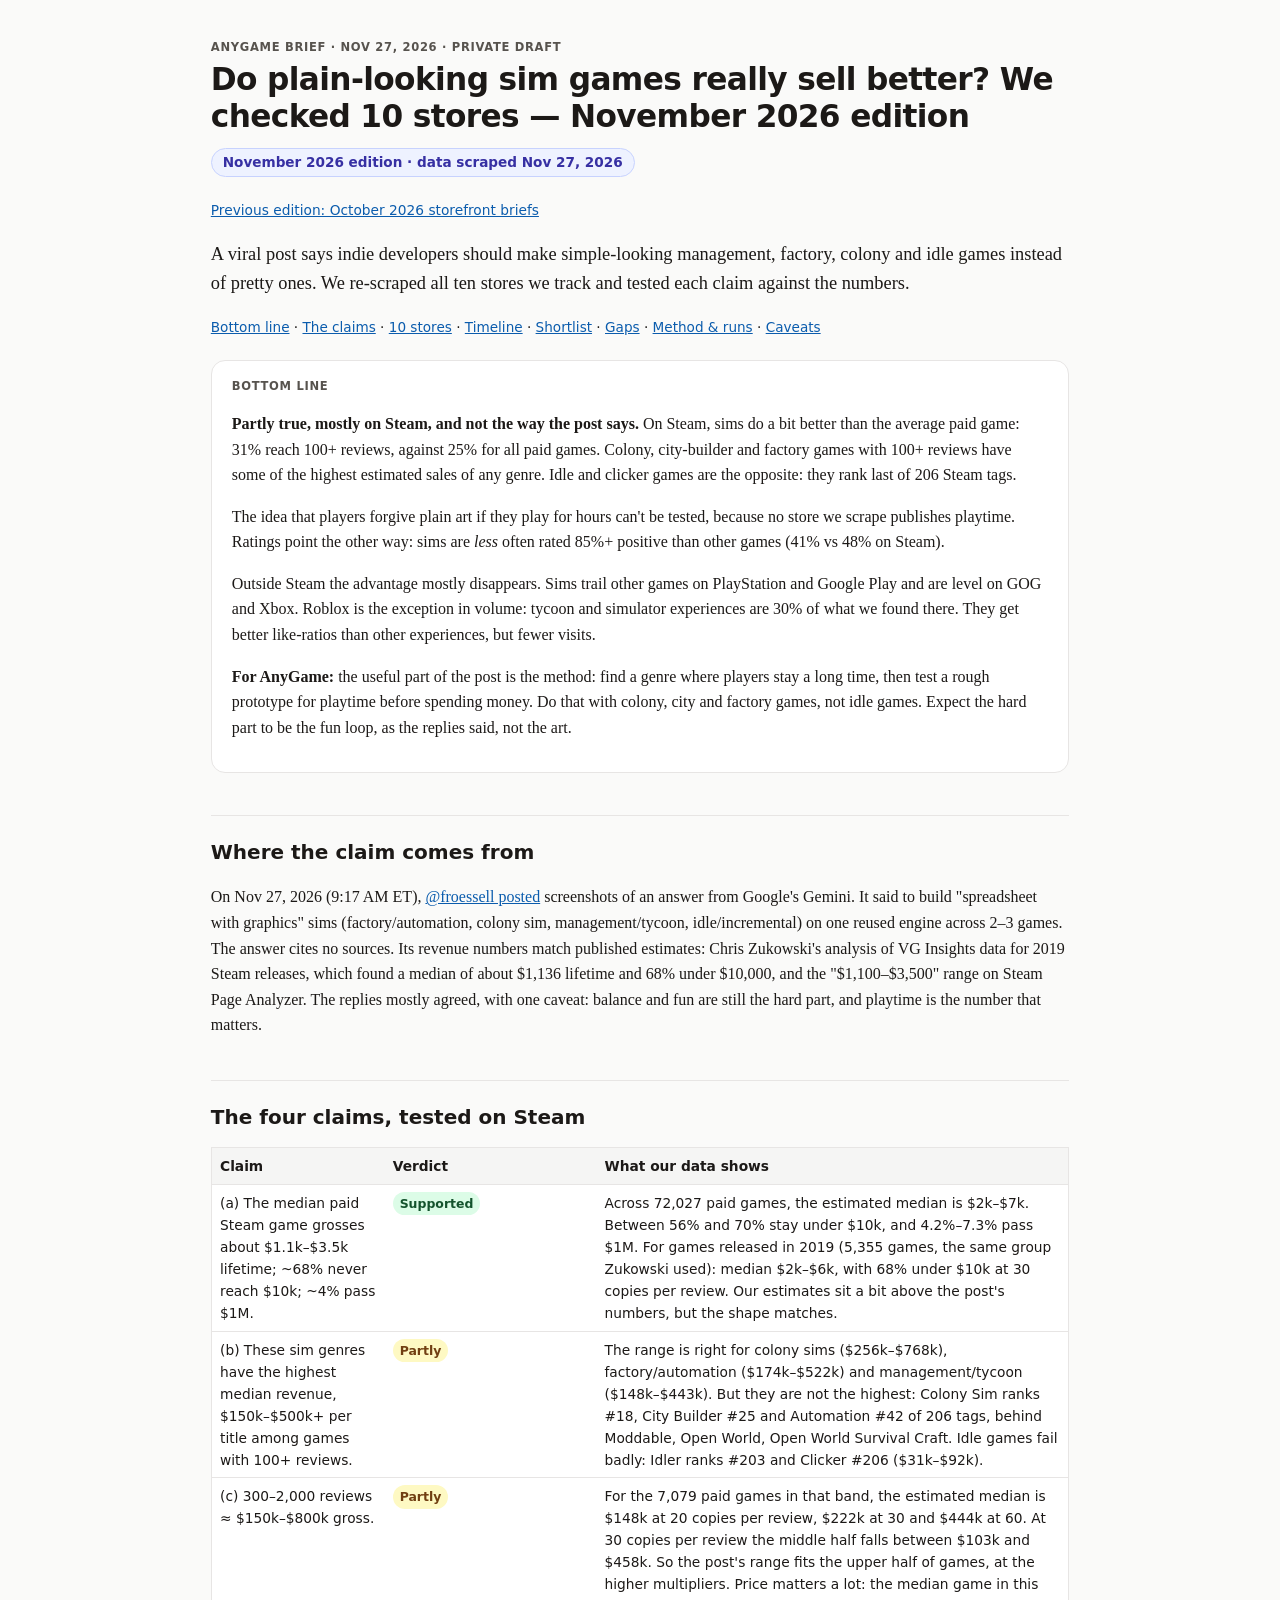
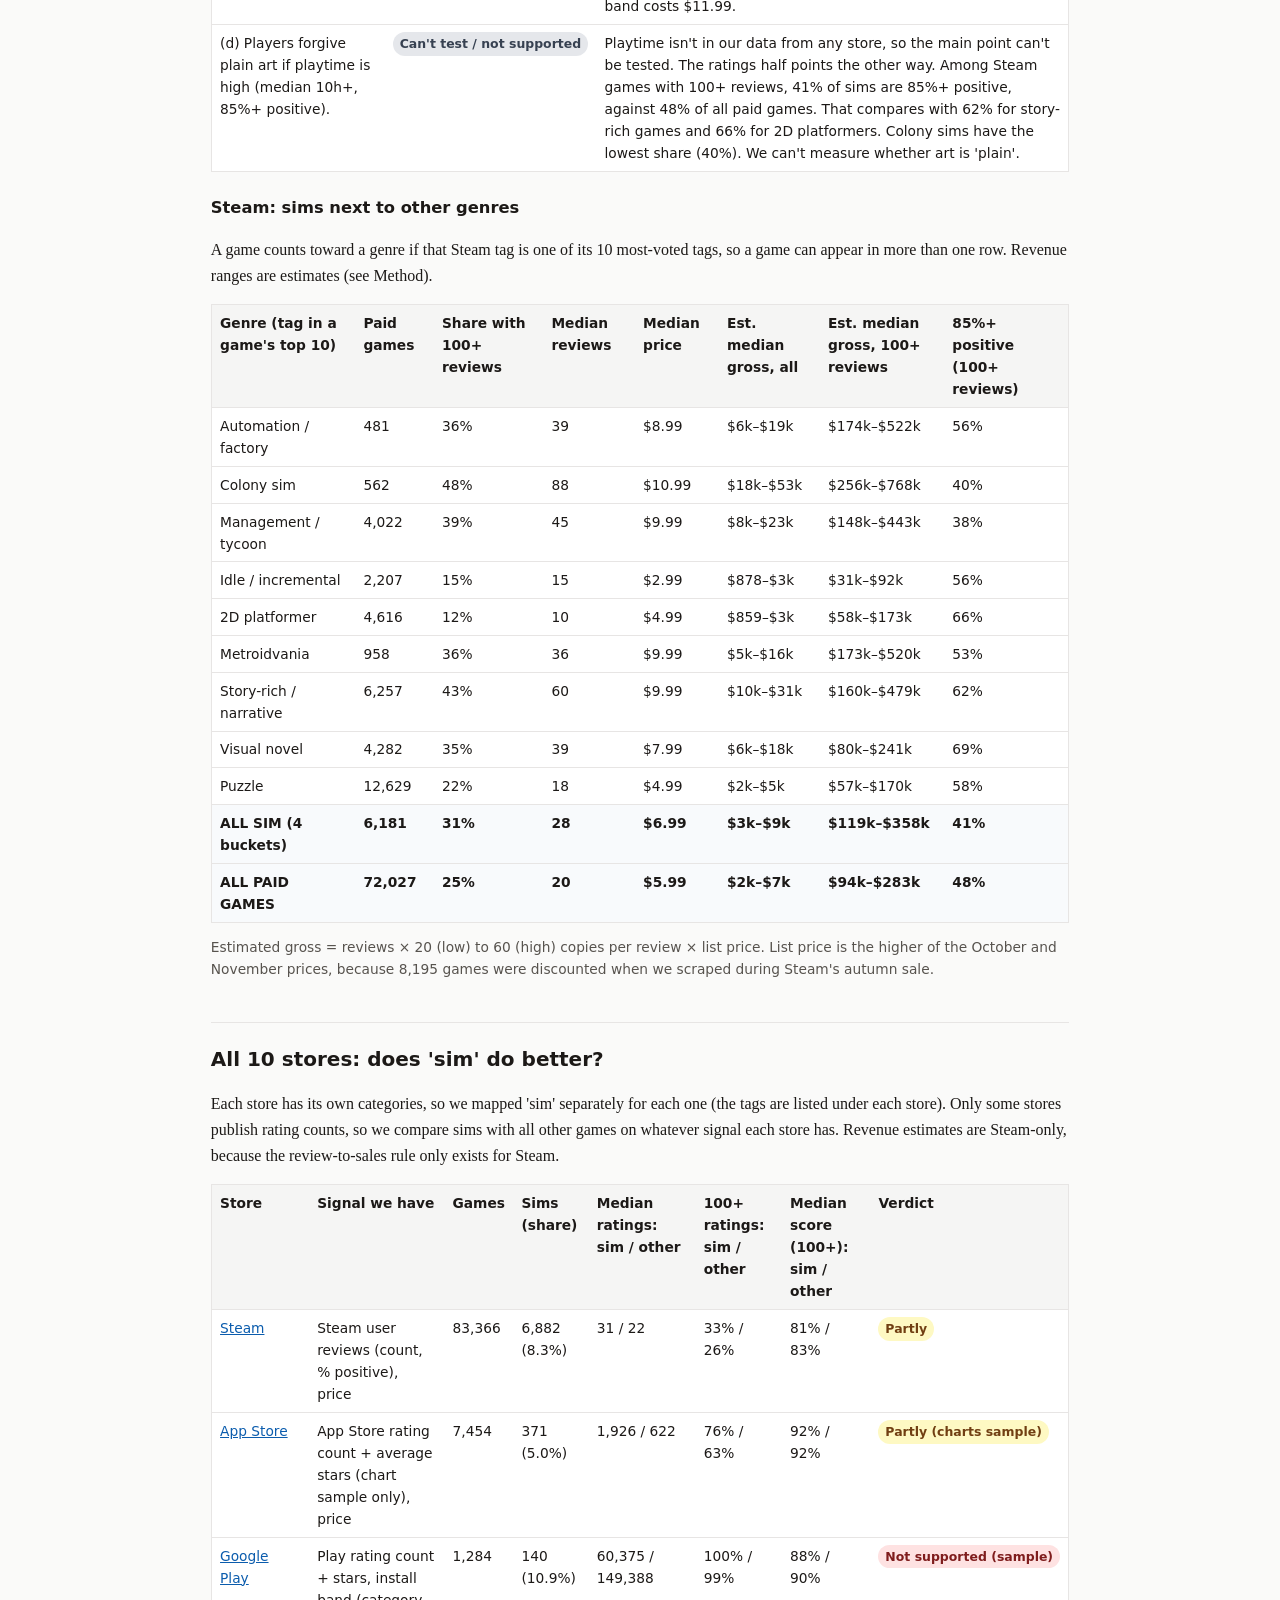
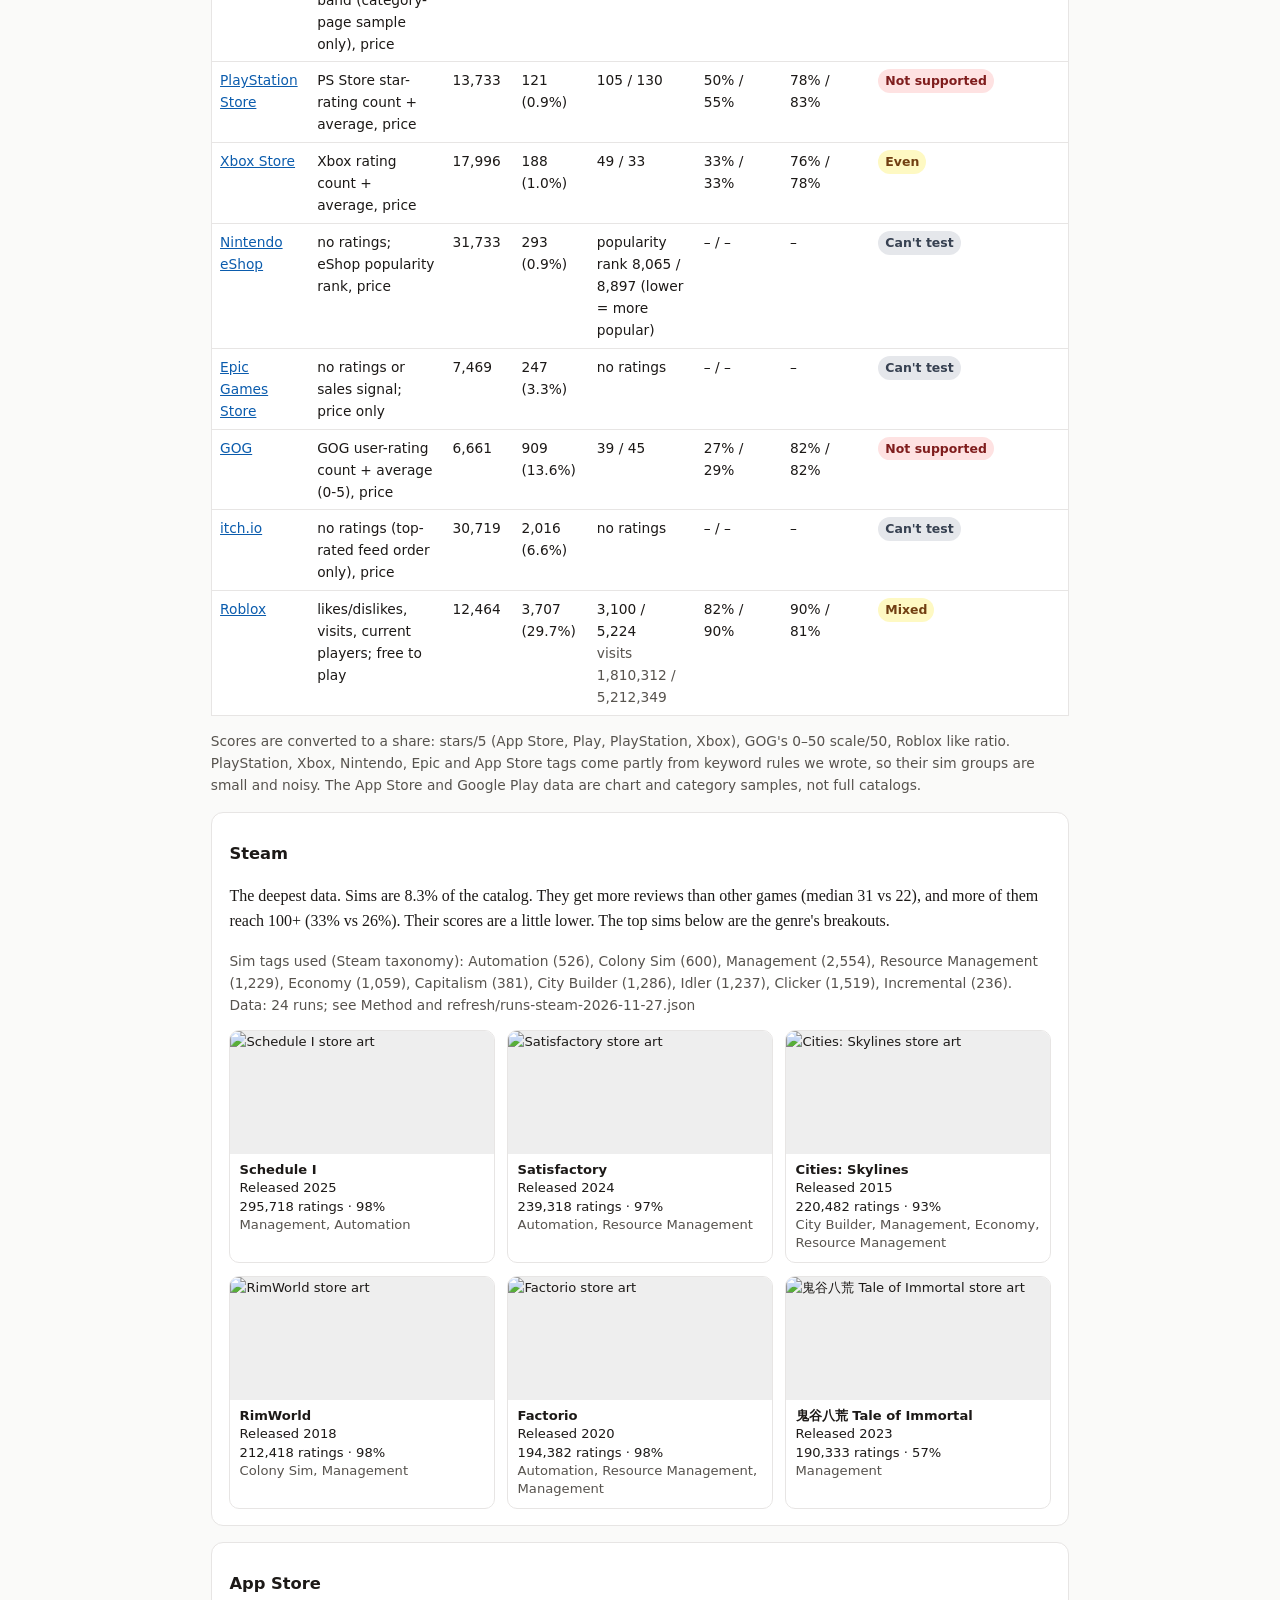
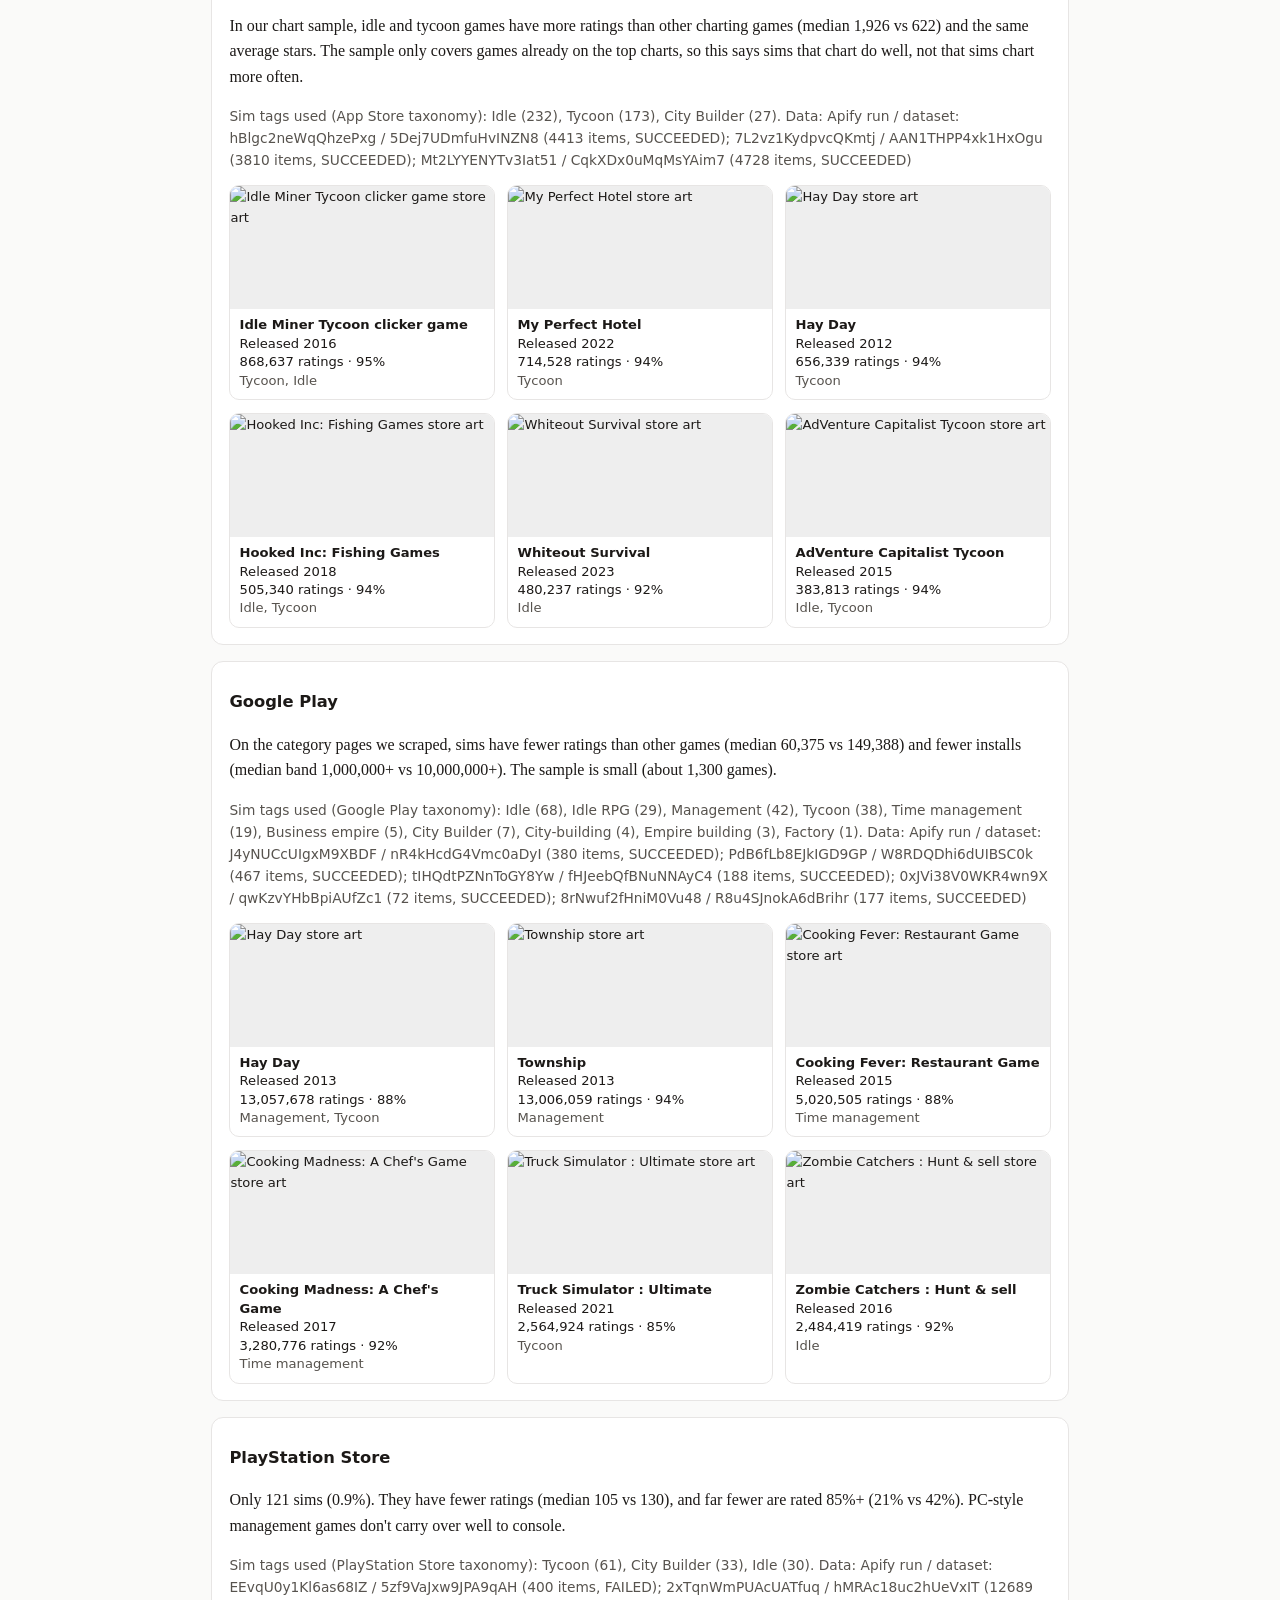
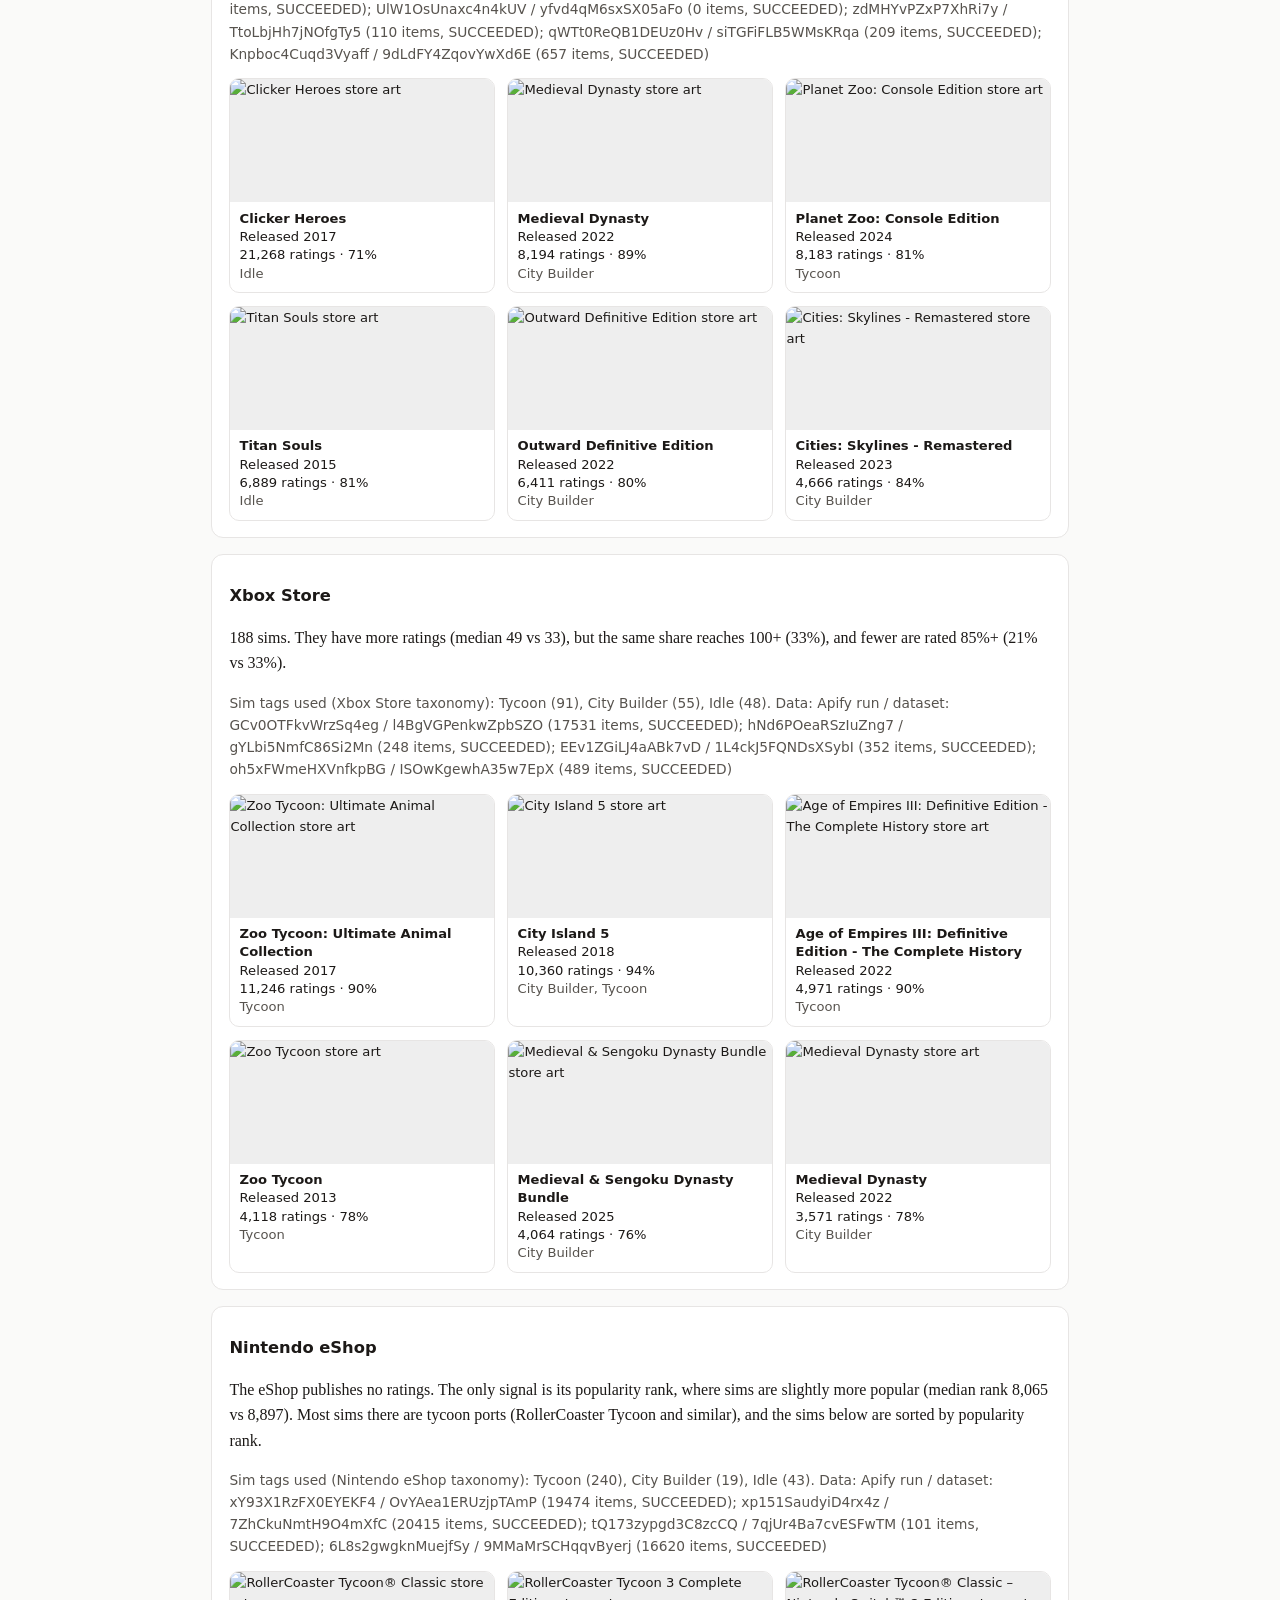
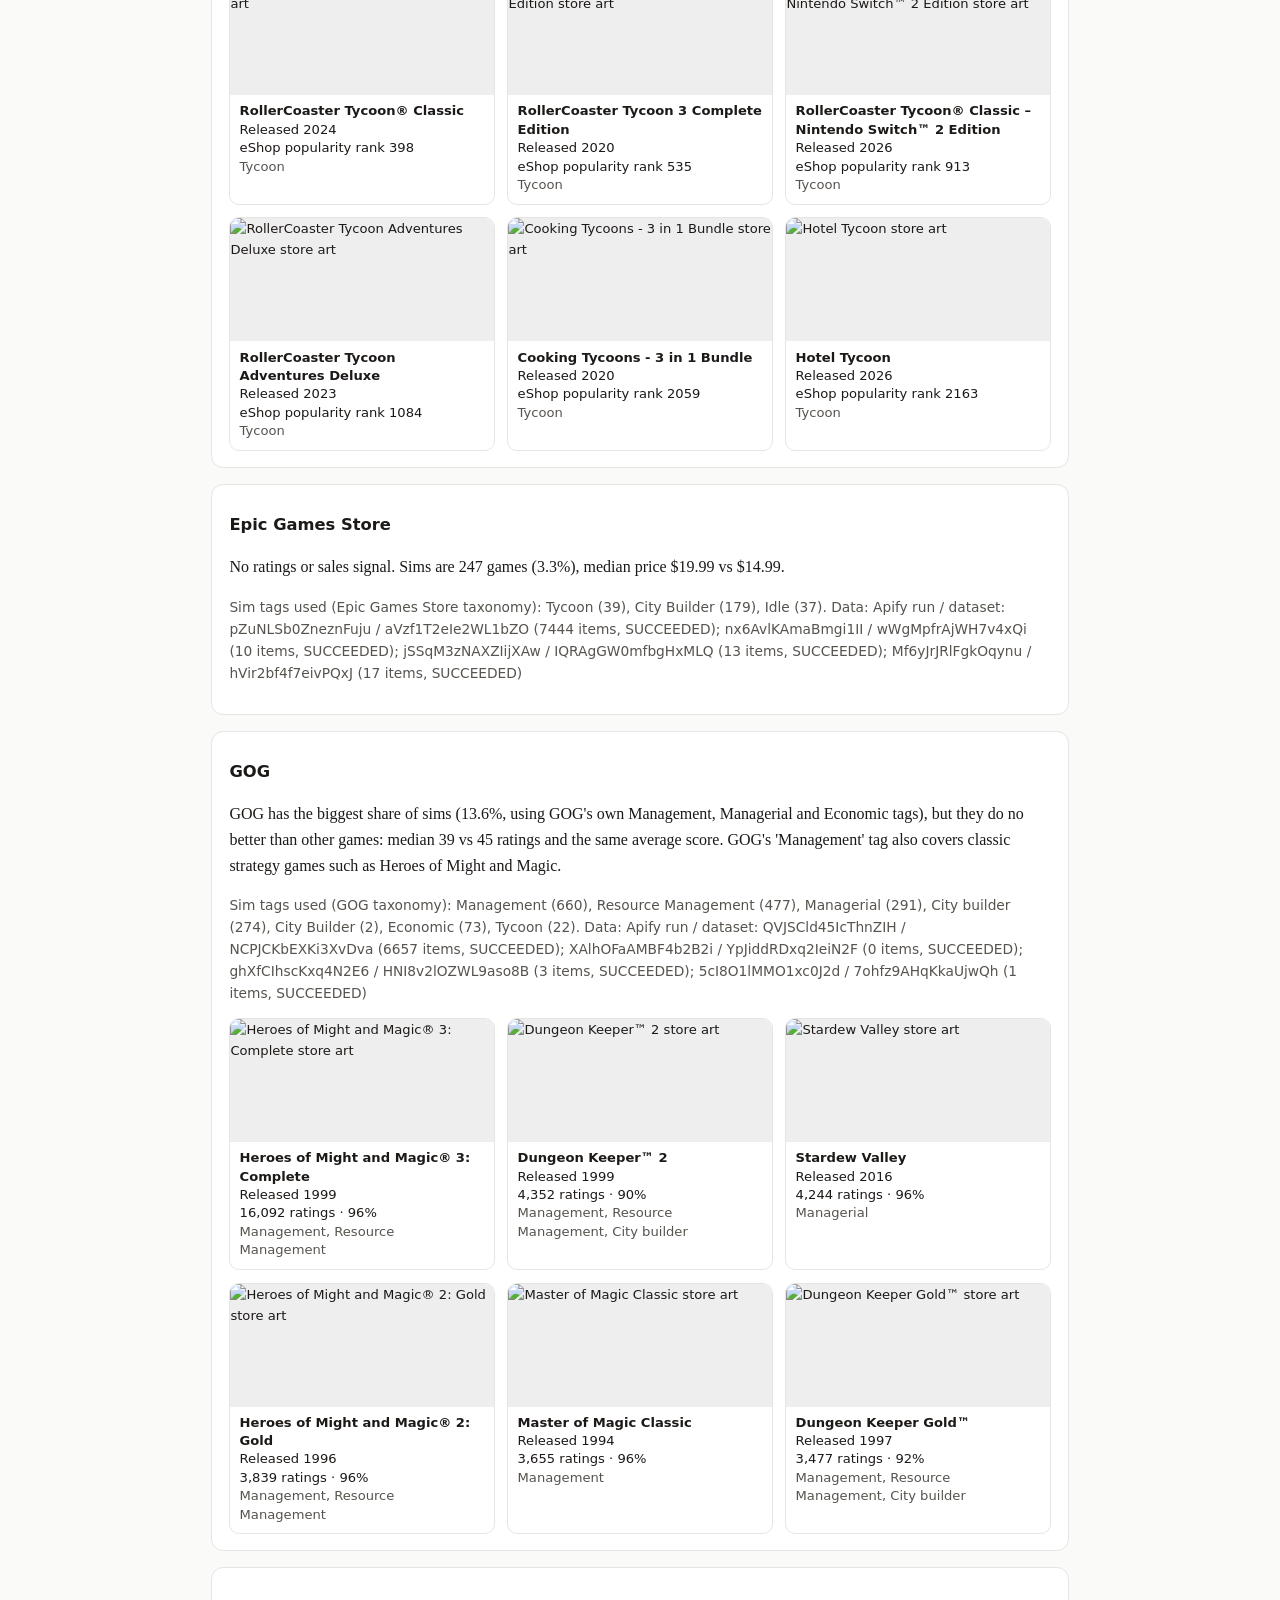
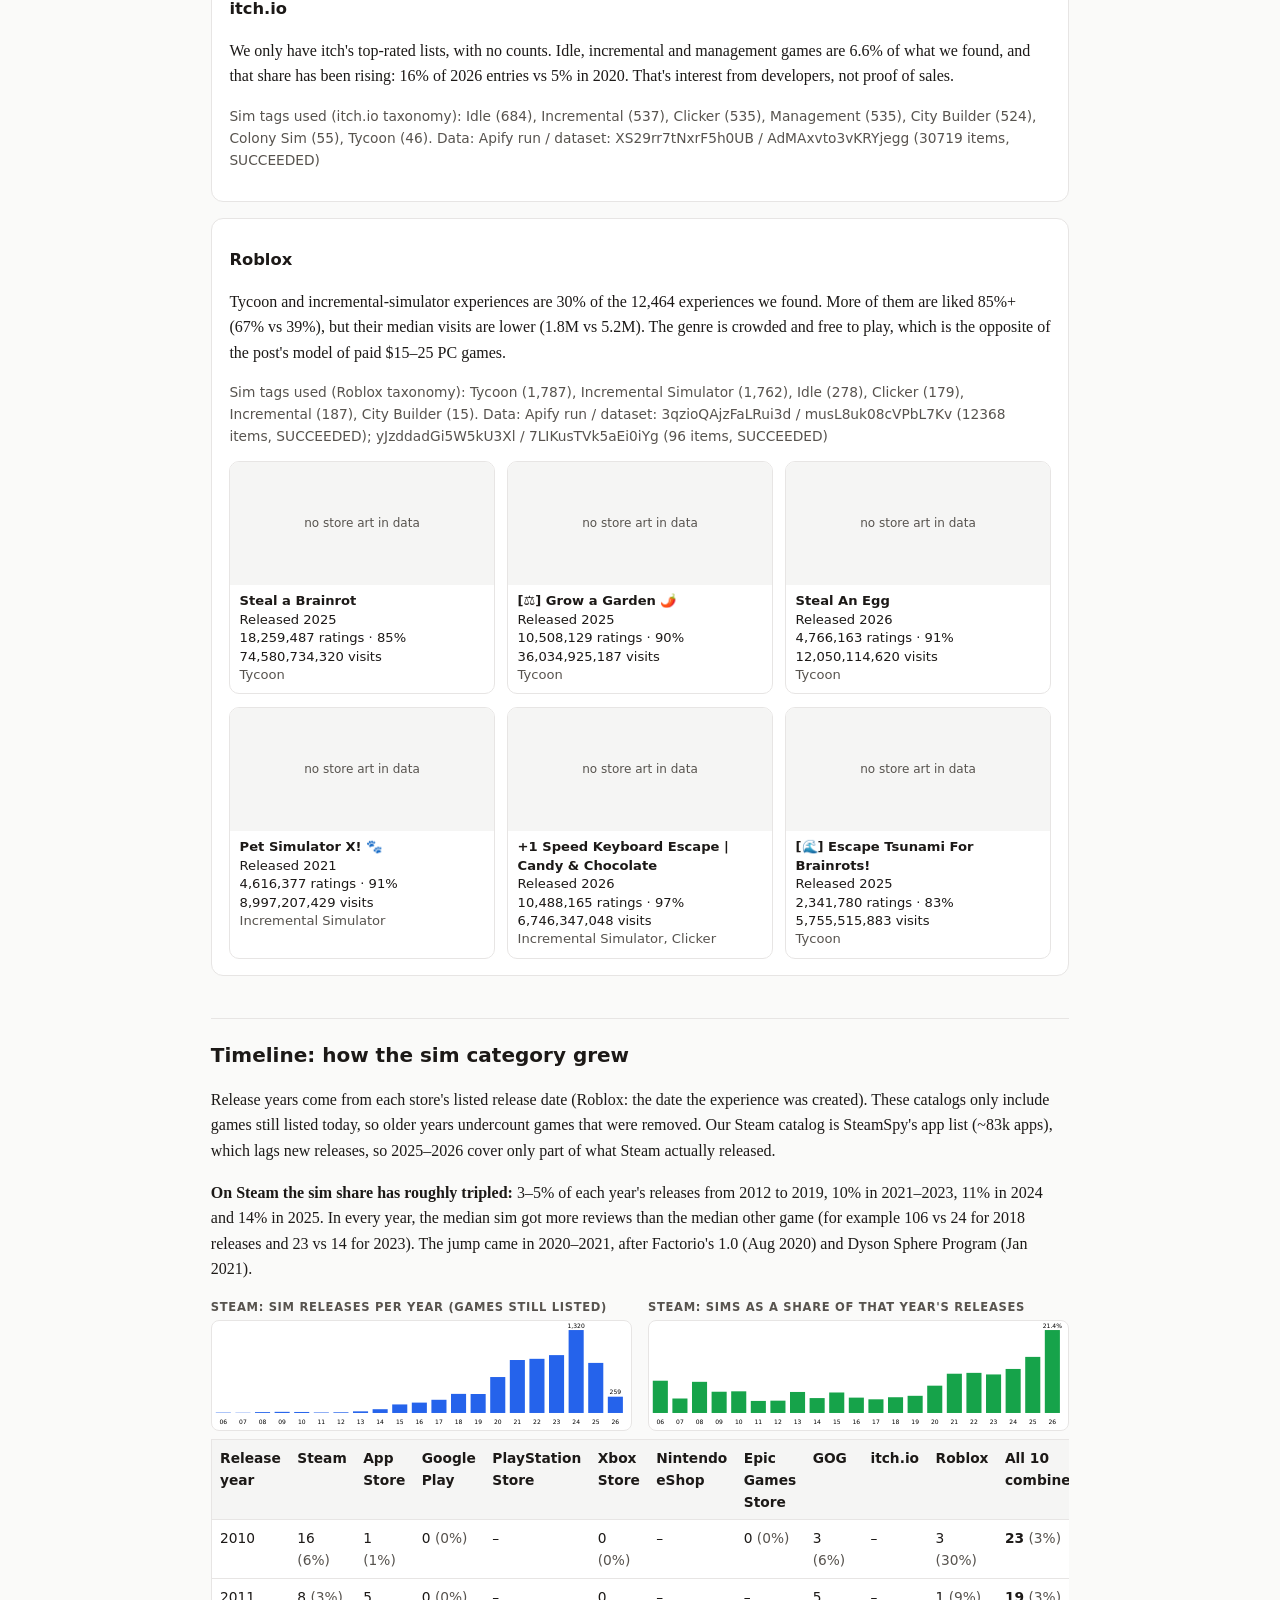
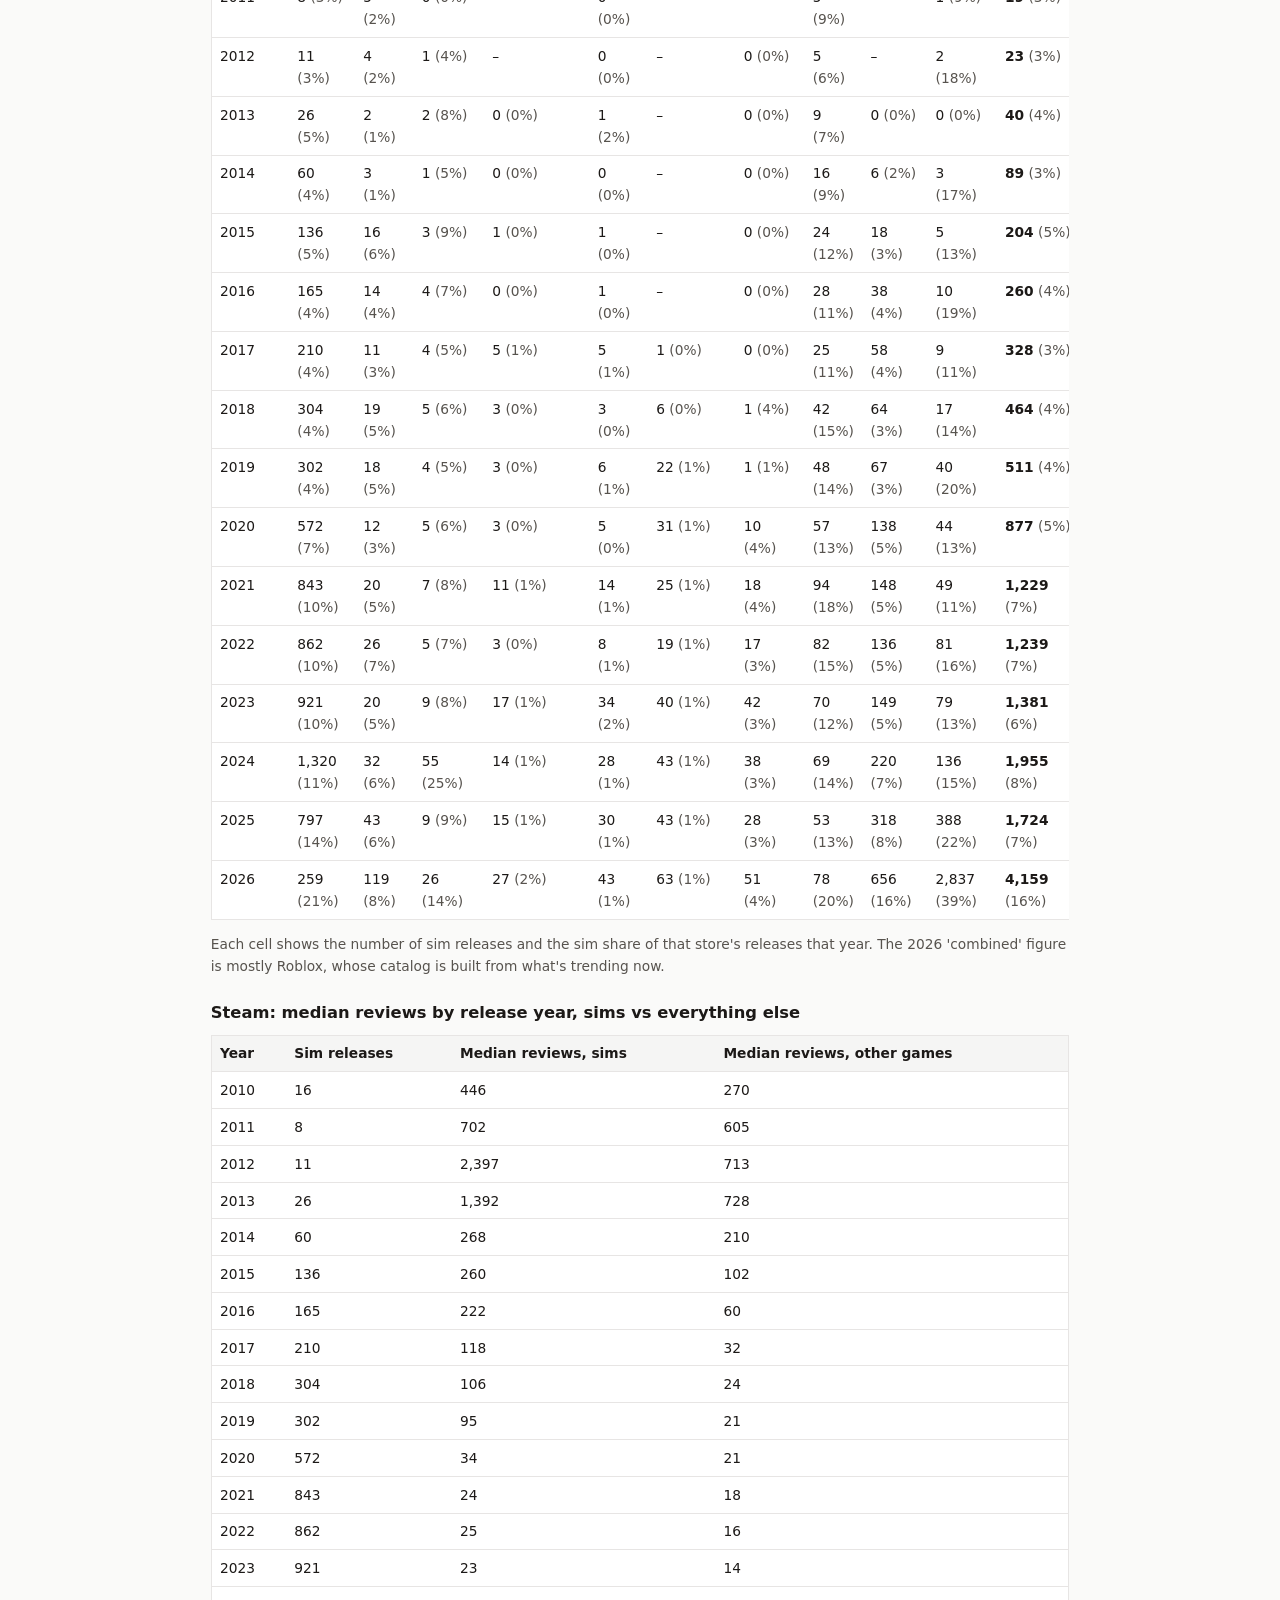
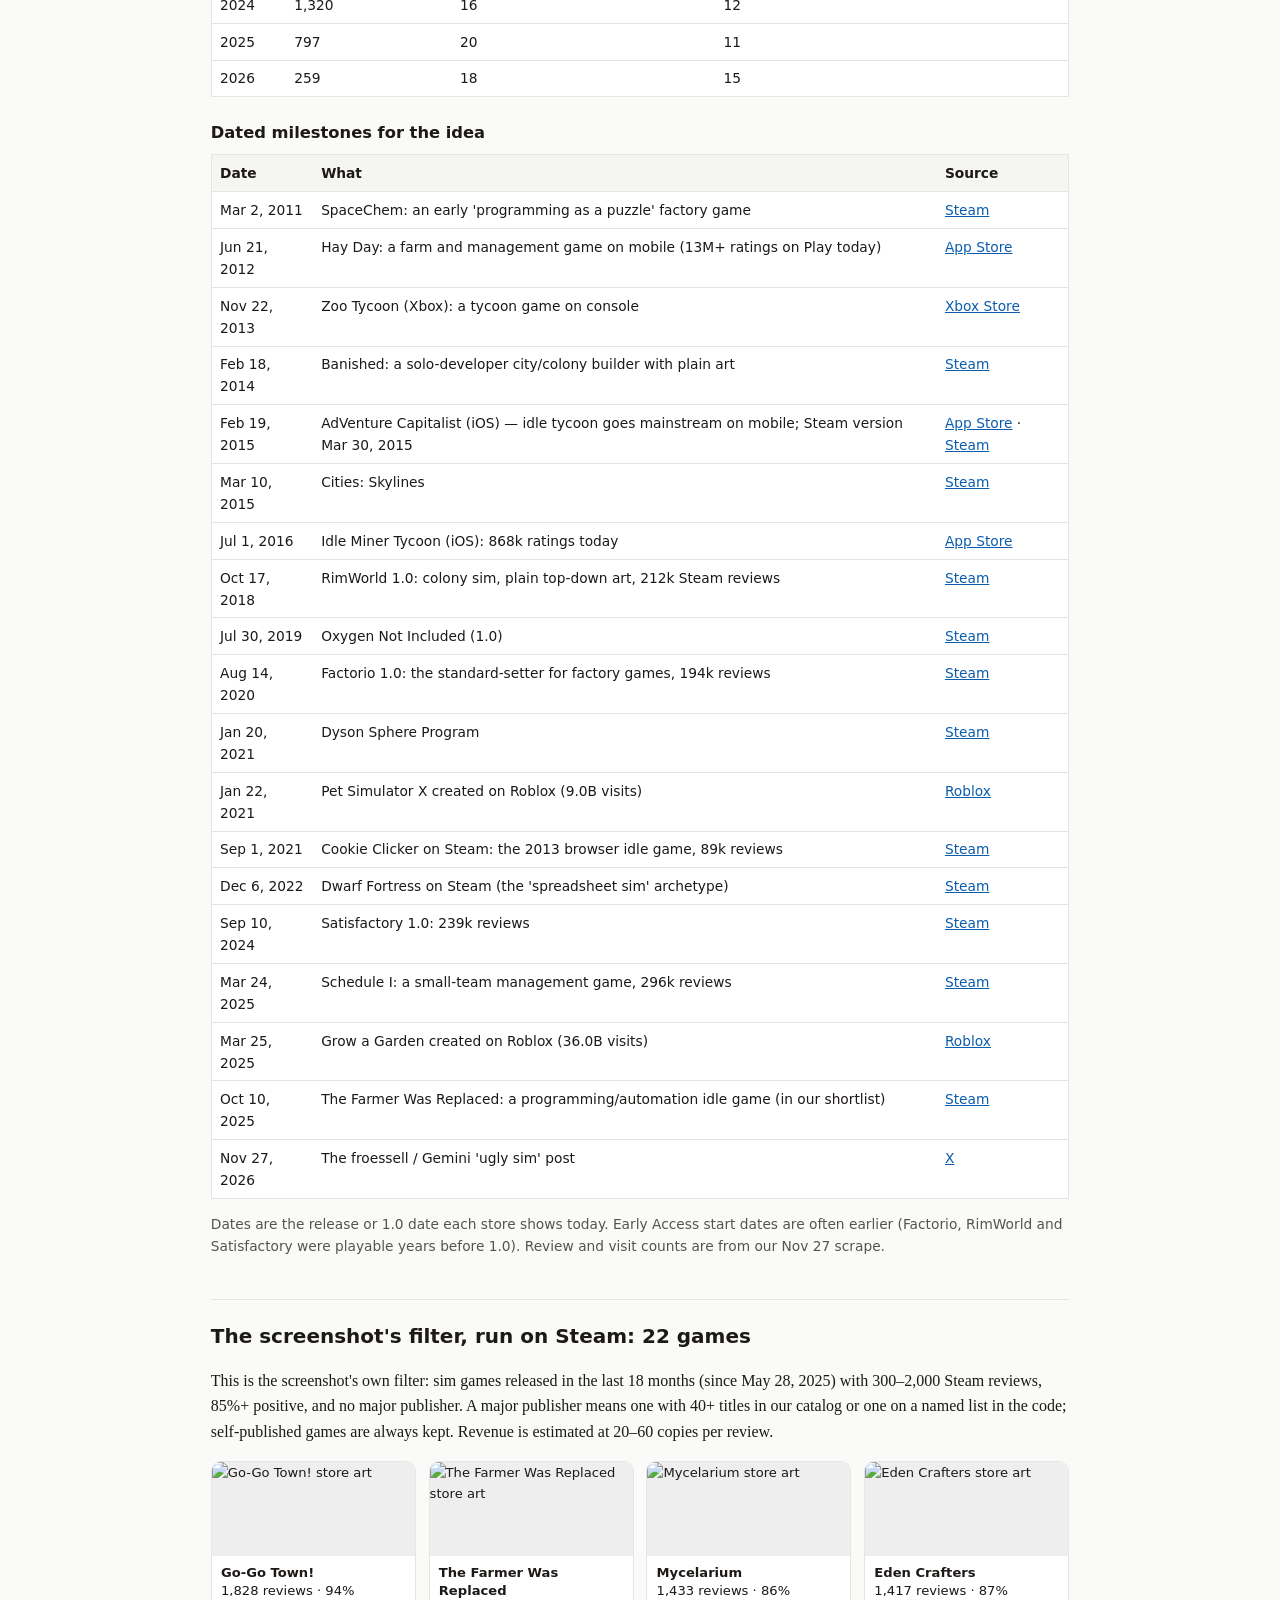
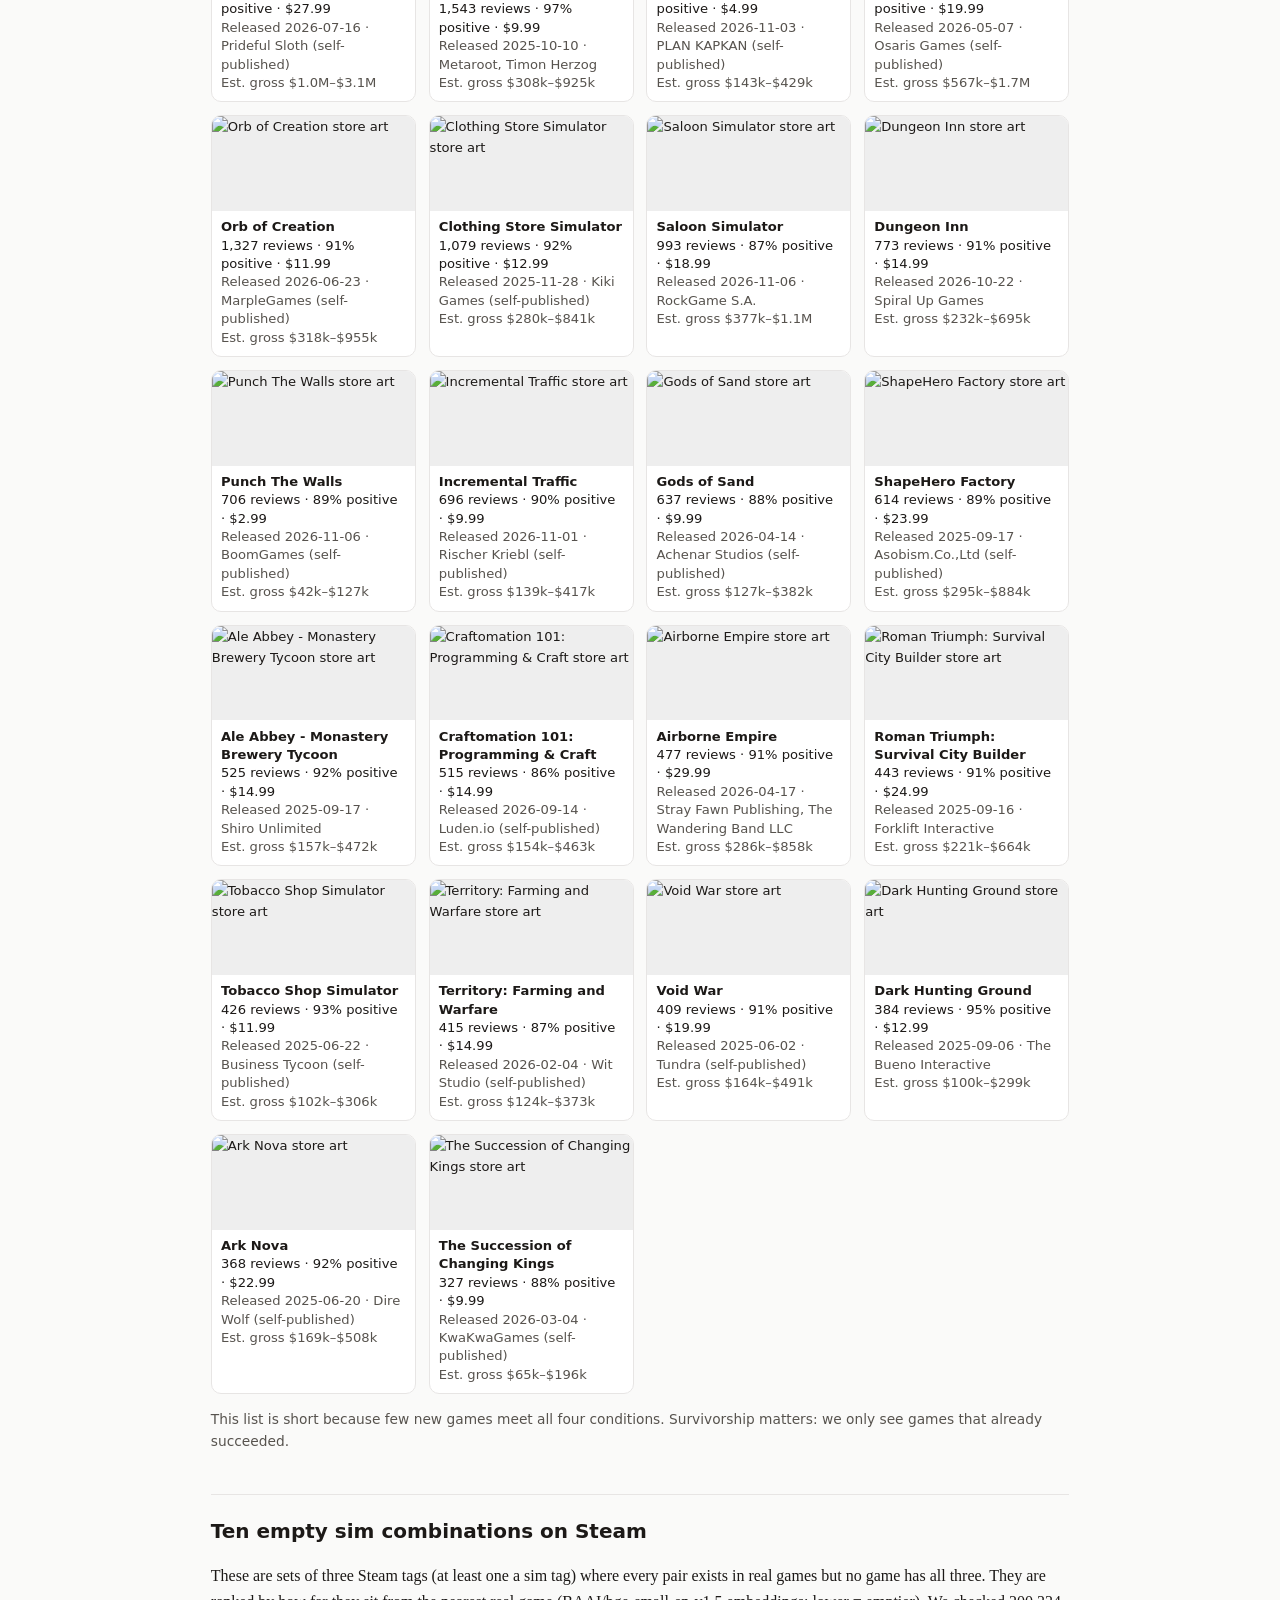
==== commit c83b6772: "Sim-thesis brief: November 2026 edition label + link to October edition" ====
--- a/market-gaps/steam-sim-claim-2026-11-27/index.html
+++ b/market-gaps/steam-sim-claim-2026-11-27/index.html
@@ -1,5 +1,5 @@
 <!doctype html><html lang="en"><head><meta charset="utf-8"><meta name="viewport" content="width=device-width,initial-scale=1">
-<meta name="robots" content="noindex,nofollow,noarchive"><title>Do plain-looking sim games really sell better? We checked 10 stores</title><style>:root{--ink:#1c1917;--muted:#57534e;--line:#e7e5e4;--bg:#fafaf9;--card:#fff;--link:#0b5cad;--soft:#f5f5f4}
+<meta name="robots" content="noindex,nofollow,noarchive"><title>Do plain-looking sim games really sell better? We checked 10 stores — November 2026 edition</title><style>:root{--ink:#1c1917;--muted:#57534e;--line:#e7e5e4;--bg:#fafaf9;--card:#fff;--link:#0b5cad;--soft:#f5f5f4}
 *{box-sizing:border-box}body{font-family:Georgia,"Times New Roman",serif;background:var(--bg);color:var(--ink);margin:0;line-height:1.6}
 .wrap{max-width:900px;margin:0 auto;padding:2.4em 1.3em 3.5em}
 h1,h2,.kicker,table,.pill,.games,.gap,footer,.meta{font-family:system-ui,-apple-system,"Segoe UI",sans-serif}
@@ -25,8 +25,9 @@
 .noimg{aspect-ratio:460/215;background:var(--soft);color:var(--muted);display:flex;align-items:center;justify-content:center;font-size:.75rem}
 .two{display:grid;gap:1em}@media(min-width:700px){.two{grid-template-columns:1fr 1fr}}
 .chart{width:100%;height:auto;font-family:system-ui,sans-serif;background:var(--card);border:1px solid var(--line);border-radius:8px}
+.edition{display:inline-block;font-family:system-ui,sans-serif;font-size:.85rem;font-weight:650;background:#eef2ff;color:#3730a3;border:1px solid #c7d2fe;border-radius:99px;padding:.2em .8em;margin:0 0 .6em}
 </style></head><body><div class="wrap">
-<p class="kicker">AnyGame brief · Nov 27, 2026 · private draft</p><h1>Do plain-looking sim games really sell better? We checked 10 stores</h1><p class="lede">A viral post says indie developers should make simple-looking management, factory, colony and idle games instead of pretty ones. We re-scraped all ten stores we track and tested each claim against the numbers.</p>
+<p class="kicker">AnyGame brief · Nov 27, 2026 · private draft</p><h1>Do plain-looking sim games really sell better? We checked 10 stores — November 2026 edition</h1><p class='edition'>November 2026 edition · data scraped Nov 27, 2026</p><p class='meta'><a href='https://plucky-sorbet-5wk7.here.now/'>Previous edition: October 2026 storefront briefs</a></p><p class="lede">A viral post says indie developers should make simple-looking management, factory, colony and idle games instead of pretty ones. We re-scraped all ten stores we track and tested each claim against the numbers.</p>
 <nav class='toc'><a href='#bottom'>Bottom line</a> · <a href='#claims'>The claims</a> · <a href='#stores'>10 stores</a> · <a href='#timeline'>Timeline</a> · <a href='#shortlist'>Shortlist</a> · <a href='#gaps'>Gaps</a> · <a href='#method'>Method & runs</a> · <a href='#caveats'>Caveats</a></nav>
 <div class="verdict" id="bottom"><p class="kicker">Bottom line</p><p><b>Partly true, mostly on Steam, and not the way the post says.</b> On Steam, sims do a bit better than the average paid game: 31% reach 100+ reviews, against 25% for all paid games. Colony, city-builder and factory games with 100+ reviews have some of the highest estimated sales of any genre. Idle and clicker games are the opposite: they rank last of 206 Steam tags.</p>
 <p>The idea that players forgive plain art if they play for hours can't be tested, because no store we scrape publishes playtime. Ratings point the other way: sims are <i>less</i> often rated 85%+ positive than other games (41% vs 48% on Steam).</p>
@@ -265,4 +266,4 @@
 <li><a href='https://howtomarketagame.com/2022/11/28/the-median-indie-game-does-not-earn-a-whole-lot/'>Chris Zukowski, "The median indie game does not earn a whole lot" (Nov 28, 2022, VG Insights data)</a></li>
 <li><a href='https://newsletter.gamediscover.co/p/steam-sales-estimates-why-game-popularity'>GameDiscoverCo, "Steam sales estimates: why game popularity matters!" (Nov 14, 2022)</a> and <a href='https://newsletter.gamediscover.co/p/help-needed-whats-the-real-steam'>"What's the real Steam reviews/sales ratio?" (Jul 19, 2020)</a></li>
 <li><a href='https://www.steampageanalyzer.com/blog/how-much-does-steam-game-make'>Steam Page Analyzer: "How much does the average Steam game make?"</a></li>
-<li>Store data: Steam, App Store, Google Play, PlayStation Store, Xbox Store, Nintendo eShop, Epic Games Store, GOG, itch.io and Roblox public pages and APIs, via AnyGame's Apify actors.</li></ul><footer>AnyGame · private draft for review · scripts and data: collectivewinca/anygame-data, market-gaps/steam-sim-claim-2026-11-27/</footer></div></body></html>+<li>Store data: Steam, App Store, Google Play, PlayStation Store, Xbox Store, Nintendo eShop, Epic Games Store, GOG, itch.io and Roblox public pages and APIs, via AnyGame's Apify actors.</li></ul><footer>AnyGame · November 2026 edition (data scraped Nov 27, 2026) · private draft for review · scripts and data: collectivewinca/anygame-data, market-gaps/steam-sim-claim-2026-11-27/</footer></div></body></html>
